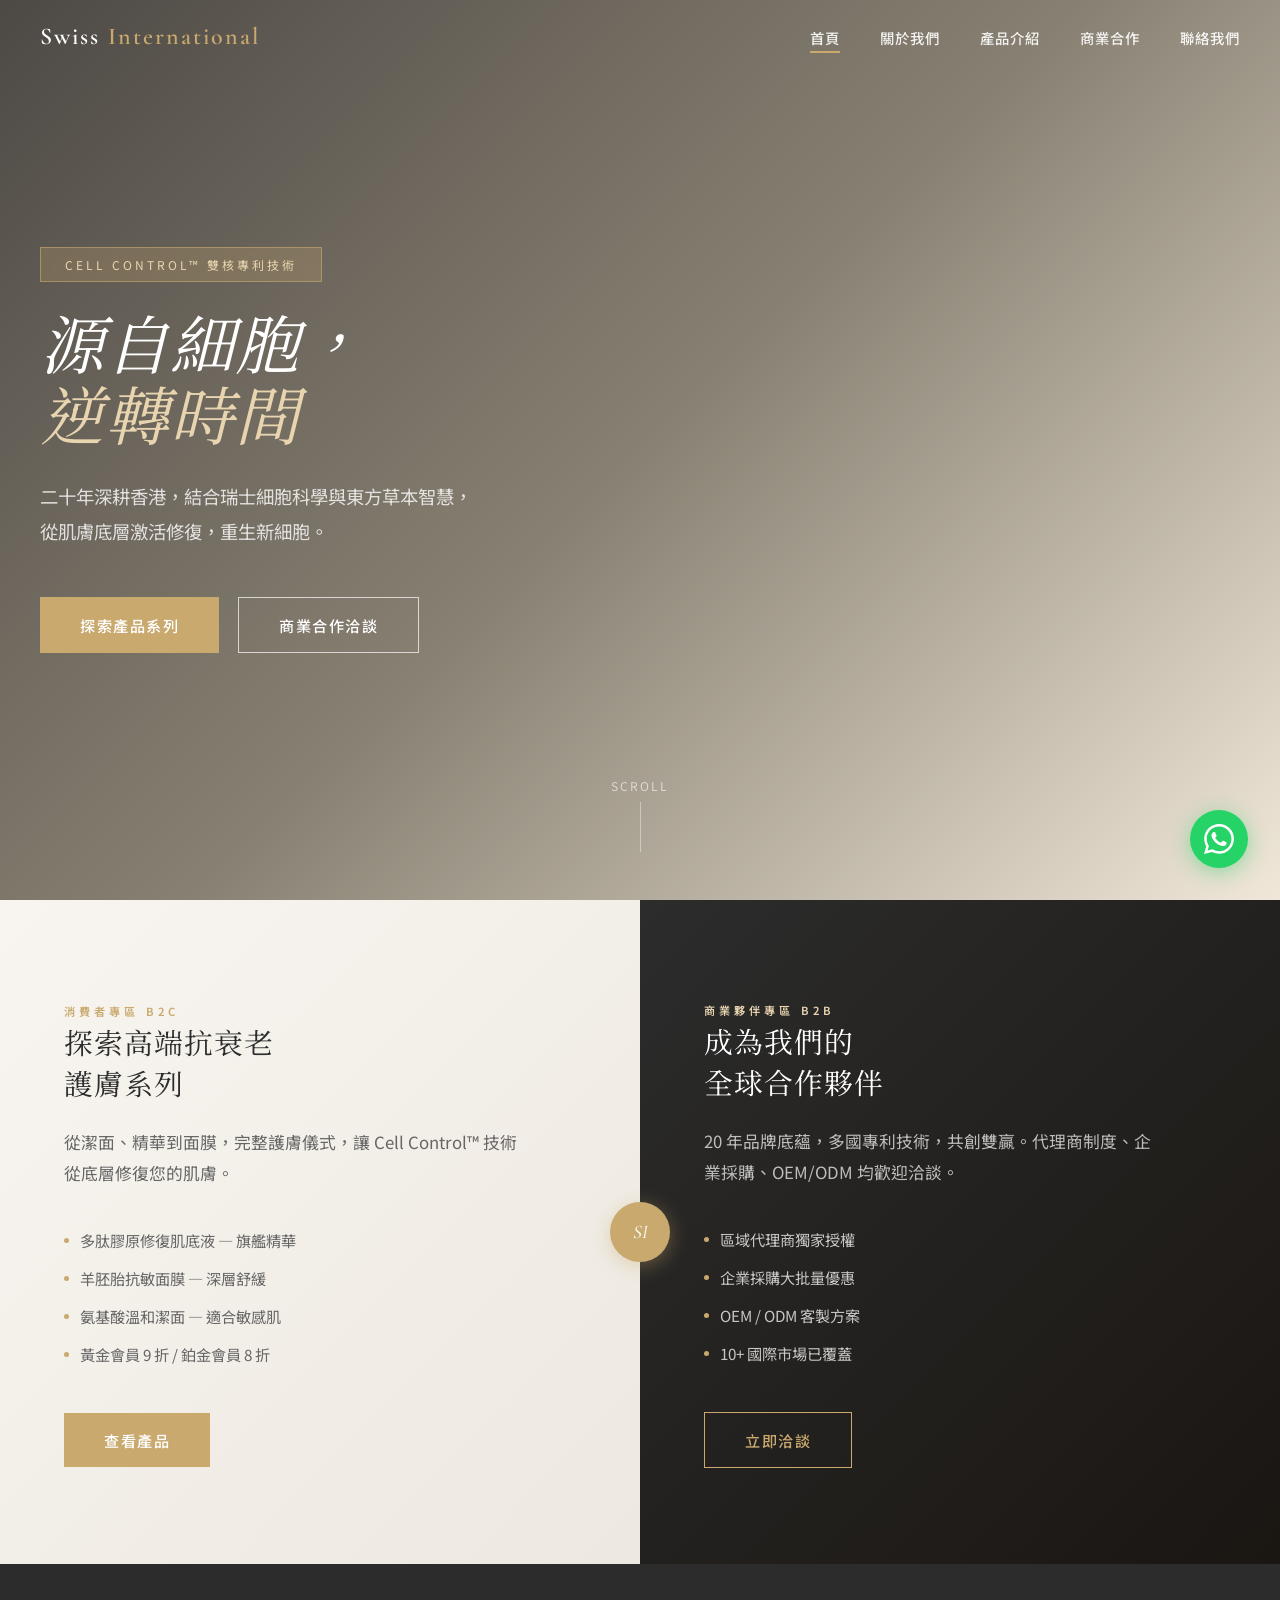
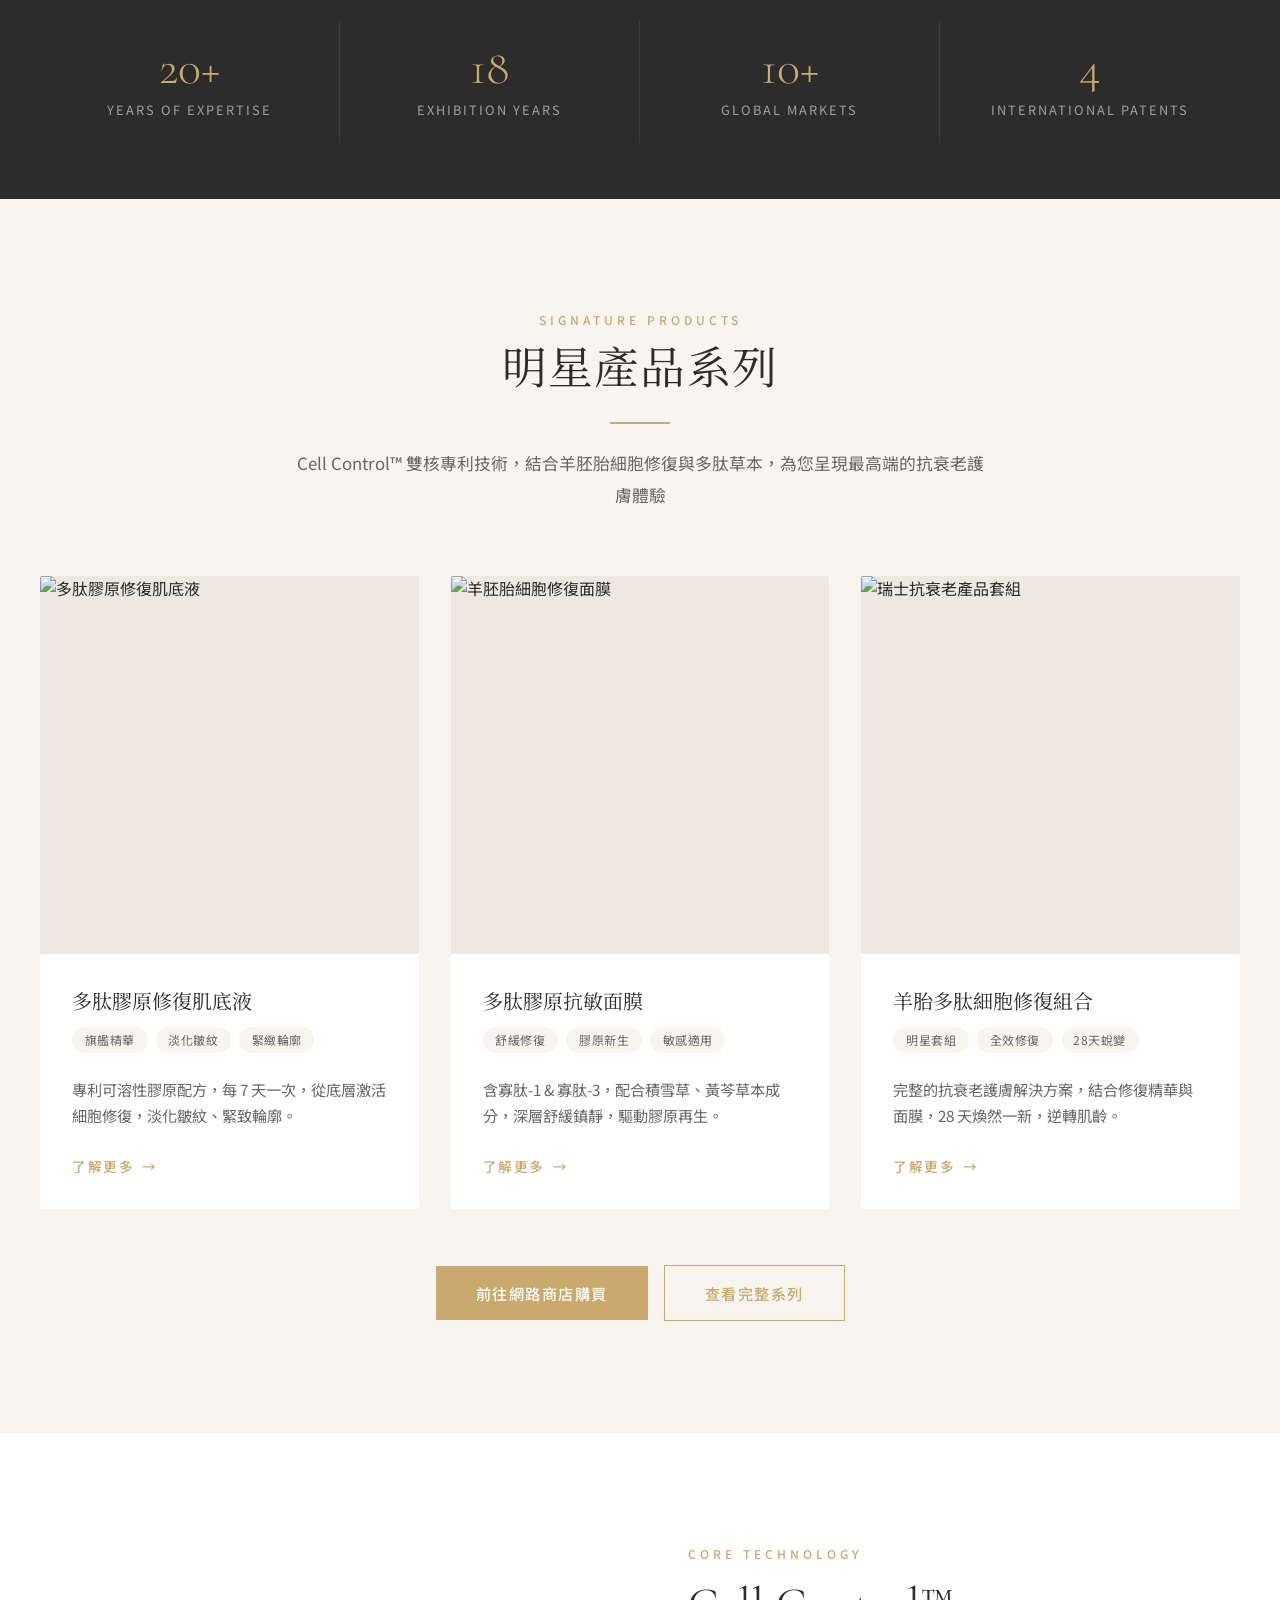
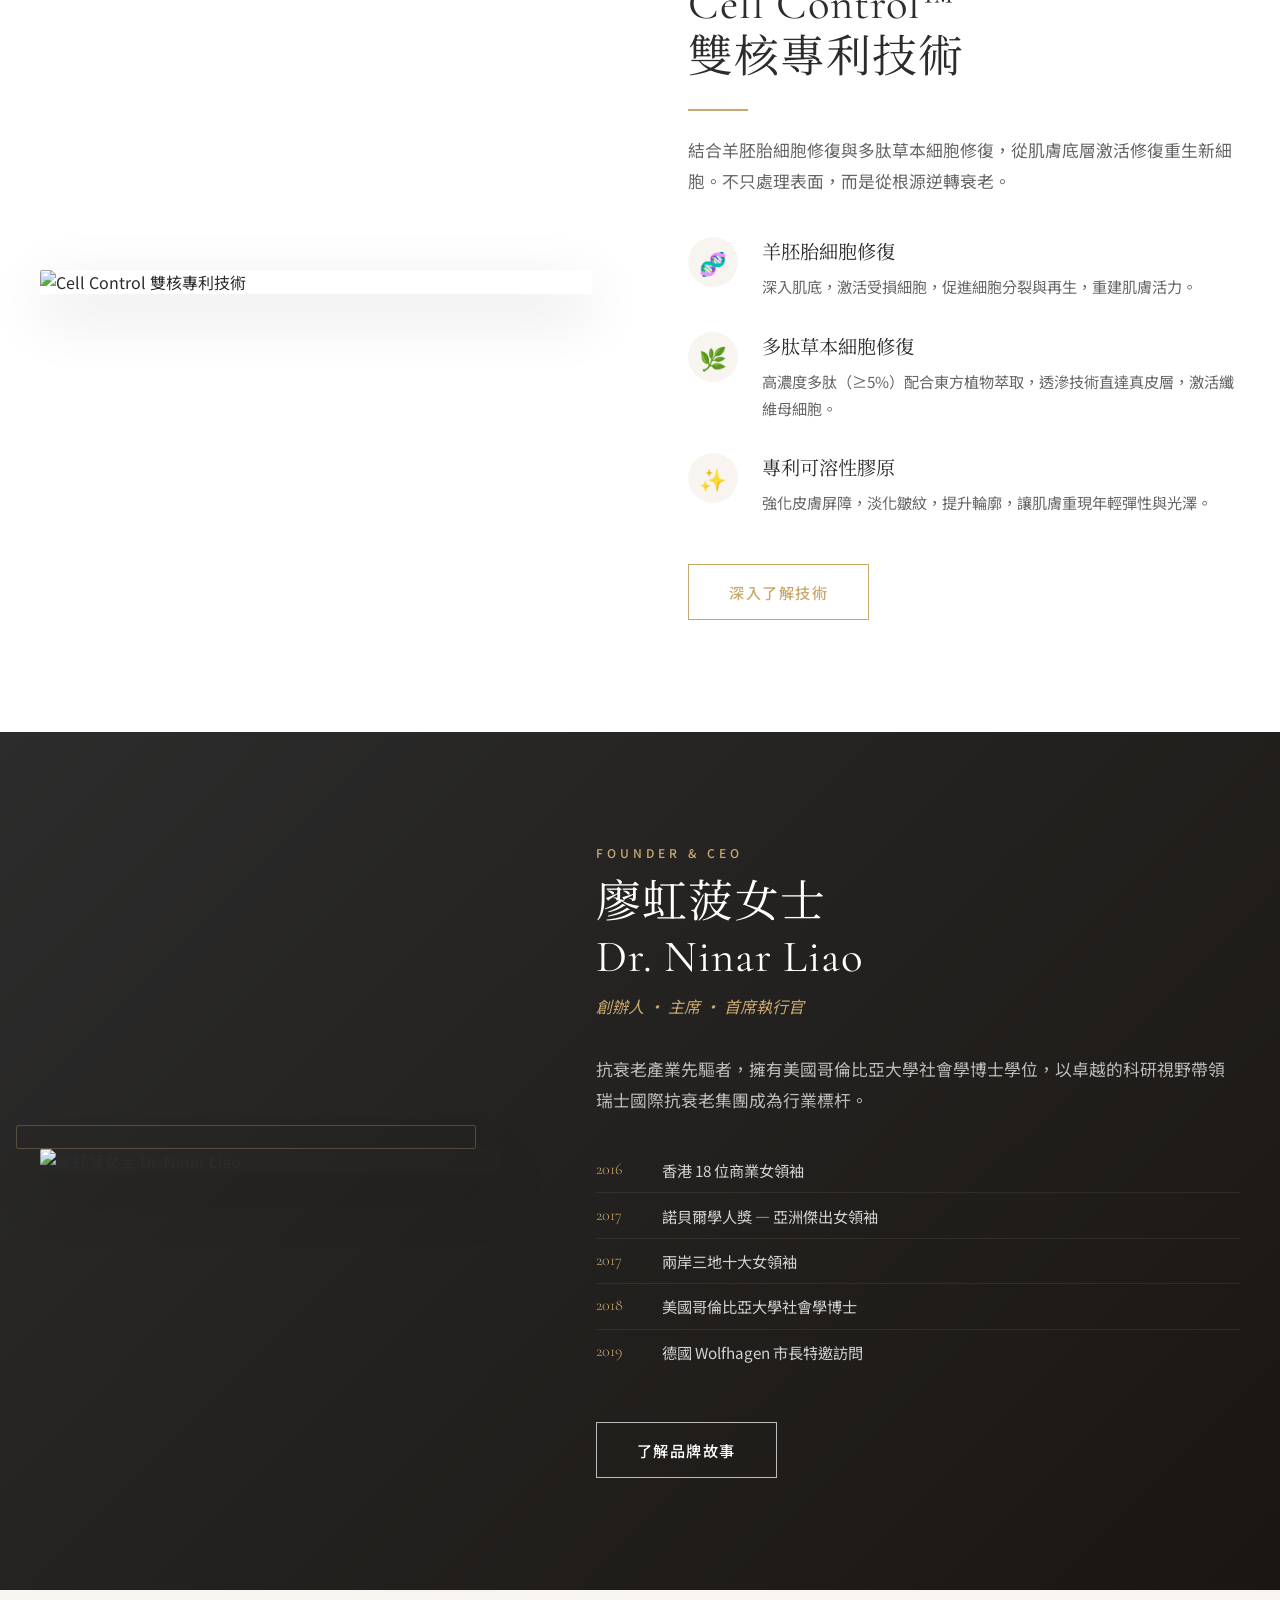
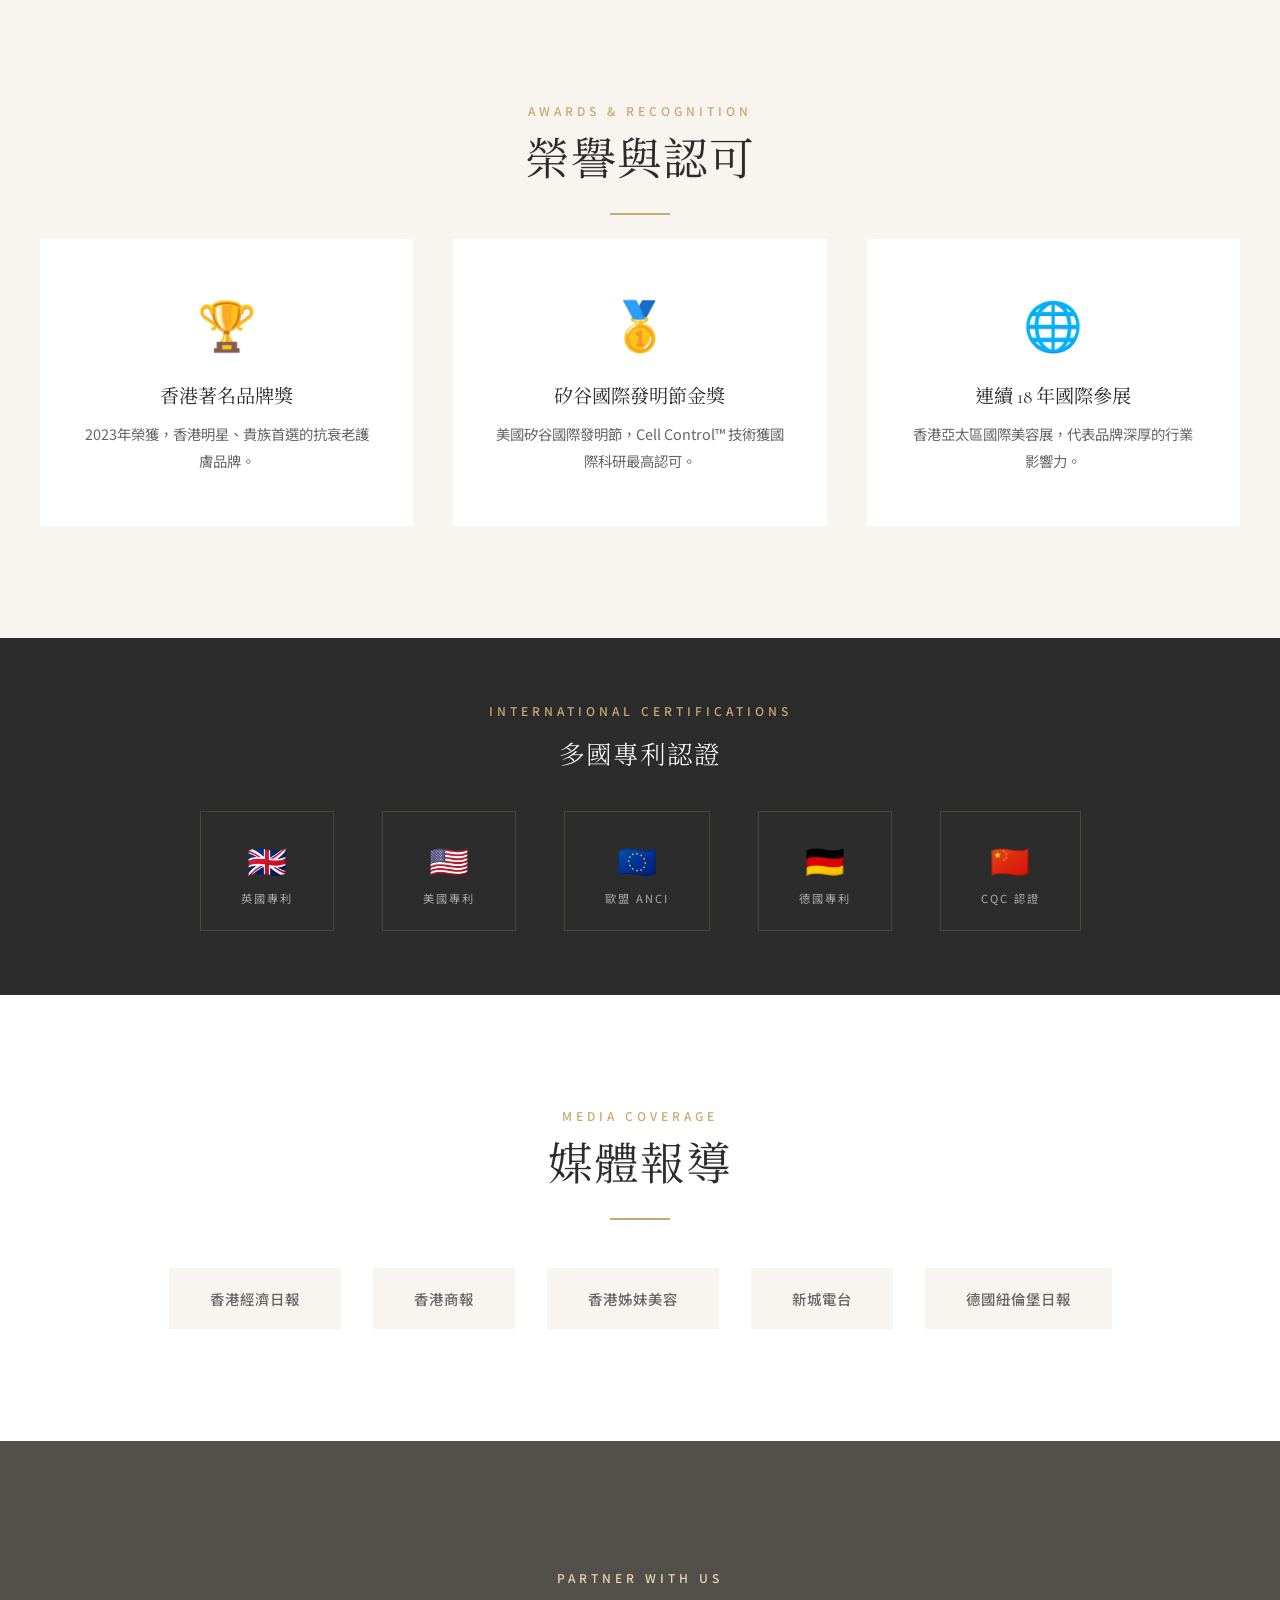
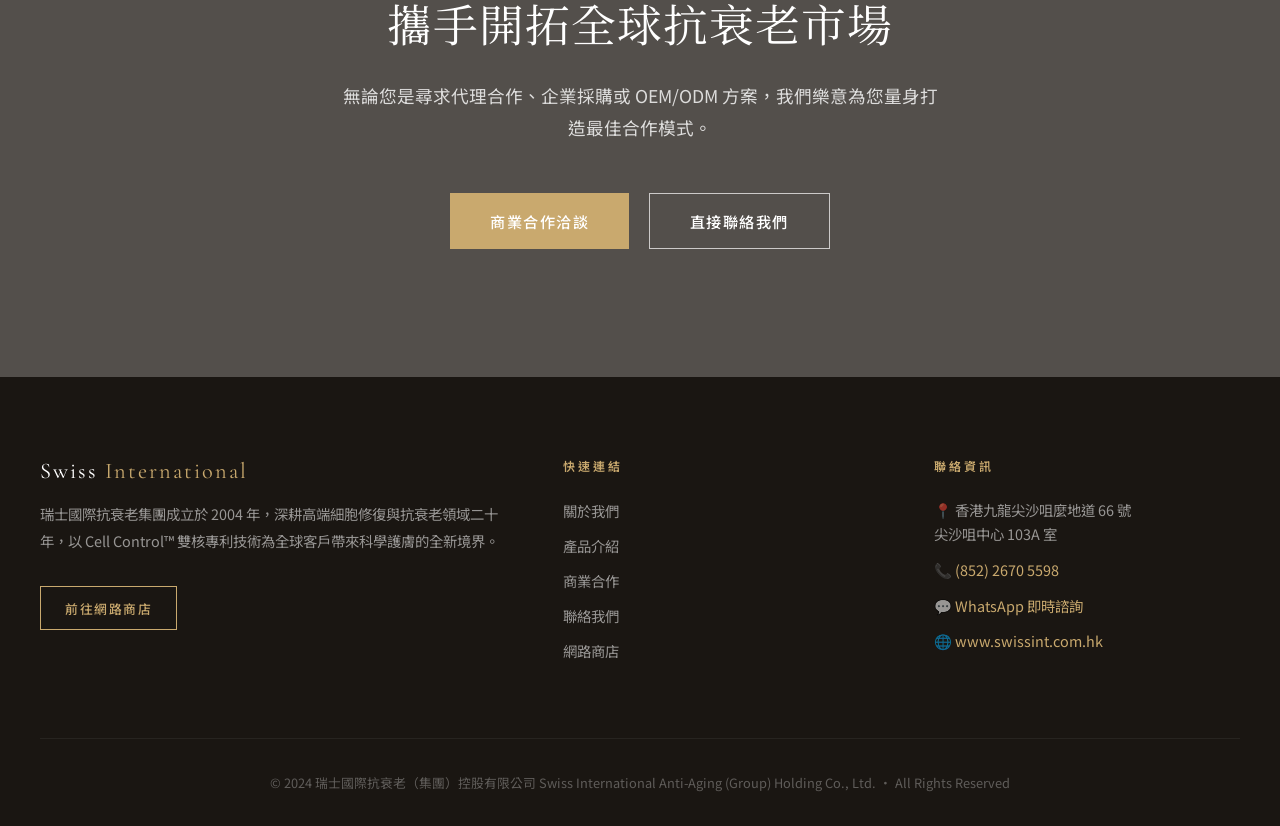
==== index.html @ fb104601 "Add index.html" ====
<!DOCTYPE html>
<html lang="zh-Hant">
<head>
    <meta charset="UTF-8">
    <meta name="viewport" content="width=device-width, initial-scale=1.0">
    <meta name="description" content="瑞士國際抗衰老集團 - 20年細胞抗衰老科研領導品牌，擁有Cell Control雙核專利技術，提供高端抗衰老產品與商業合作。">
    <meta name="keywords" content="抗衰老,細胞修復,多肽,瑞士,香港,Swiss International,IAAG">
    <title>瑞士國際抗衰老集團 | Swiss International Anti-Aging Group</title>

    <!-- Google Fonts -->
    <link rel="preconnect" href="https://fonts.googleapis.com">
    <link rel="preconnect" href="https://fonts.gstatic.com" crossorigin>
    <link href="https://fonts.googleapis.com/css2?family=Cormorant+Garamond:ital,wght@0,300;0,400;0,600;1,300;1,400&family=Noto+Sans+TC:wght@300;400;500;600&family=Noto+Serif+TC:wght@300;400;500&display=swap" rel="stylesheet">

    <style>
        /* ===================== CSS VARIABLES ===================== */
        :root {
            --gold: #C9A96E;
            --gold-dark: #9E7D48;
            --gold-light: #E8D5B0;
            --ivory: #F8F5F0;
            --ivory-dark: #EDE8E0;
            --charcoal: #2C2C2C;
            --charcoal-light: #3A3A3A;
            --gray: #666;
            --gray-light: #999;
            --white: #FFFFFF;
            --font-display: 'Cormorant Garamond', 'Noto Serif TC', serif;
            --font-body: 'Noto Sans TC', sans-serif;
            --transition: all 0.4s cubic-bezier(0.25, 0.8, 0.25, 1);
            --shadow-sm: 0 2px 15px rgba(0,0,0,0.06);
            --shadow-md: 0 8px 40px rgba(0,0,0,0.10);
            --shadow-lg: 0 20px 60px rgba(0,0,0,0.14);
        }

        /* ===================== RESET ===================== */
        *, *::before, *::after { margin: 0; padding: 0; box-sizing: border-box; }
        html { scroll-behavior: smooth; }
        body { font-family: var(--font-body); color: var(--charcoal); background: var(--ivory); overflow-x: hidden; }
        a { text-decoration: none; color: inherit; transition: var(--transition); }
        img { max-width: 100%; height: auto; display: block; }

        /* ===================== TYPOGRAPHY ===================== */
        h1, h2, h3 { font-family: var(--font-display); font-weight: 400; letter-spacing: 1px; }
        h1 { font-size: clamp(2.5rem, 5vw, 4.5rem); line-height: 1.1; }
        h2 { font-size: clamp(1.8rem, 3.5vw, 3rem); line-height: 1.2; }
        h3 { font-size: clamp(1.2rem, 2.5vw, 1.8rem); }
        p { font-size: 1.05rem; color: var(--gray); line-height: 1.85; }

        /* ===================== UTILITIES ===================== */
        .container { max-width: 1320px; margin: 0 auto; padding: 0 2.5rem; }
        .section { padding: 7rem 0; }
        .section--alt { background: var(--white); }
        .text-gold { color: var(--gold); }
        .text-center { text-align: center; }

        .section-label {
            font-size: 0.75rem;
            letter-spacing: 4px;
            text-transform: uppercase;
            color: var(--gold);
            font-weight: 500;
            margin-bottom: 1rem;
            display: block;
        }
        .section-title {
            color: var(--charcoal);
            margin-bottom: 1.5rem;
        }
        .section-title::after {
            content: '';
            display: block;
            width: 60px;
            height: 2px;
            background: var(--gold);
            margin: 1.5rem auto 0;
        }
        .section-title.left::after { margin-left: 0; }
        .section-desc {
            max-width: 700px;
            margin: 0 auto 4rem;
            color: var(--gray);
            line-height: 1.9;
            font-size: 1.05rem;
        }

        /* ===================== BUTTON ===================== */
        .btn {
            display: inline-flex;
            align-items: center;
            gap: 0.6rem;
            padding: 1rem 2.5rem;
            font-size: 0.95rem;
            font-weight: 500;
            letter-spacing: 1.5px;
            text-transform: uppercase;
            cursor: pointer;
            transition: var(--transition);
            border: none;
            font-family: var(--font-body);
        }
        .btn-gold {
            background: var(--gold);
            color: var(--white);
        }
        .btn-gold:hover {
            background: var(--gold-dark);
            transform: translateY(-2px);
            box-shadow: 0 10px 30px rgba(201,169,110,0.35);
        }
        .btn-outline-gold {
            background: transparent;
            color: var(--gold);
            border: 1.5px solid var(--gold);
        }
        .btn-outline-gold:hover {
            background: var(--gold);
            color: var(--white);
            transform: translateY(-2px);
        }
        .btn-outline-white {
            background: transparent;
            color: var(--white);
            border: 1.5px solid rgba(255,255,255,0.7);
        }
        .btn-outline-white:hover {
            background: var(--white);
            color: var(--charcoal);
        }

        /* ===================== HEADER / NAV ===================== */
        .header {
            position: fixed;
            top: 0; left: 0;
            width: 100%;
            z-index: 1000;
            transition: var(--transition);
        }
        .header.transparent .nav-inner {
            background: transparent;
            box-shadow: none;
        }
        .header.solid .nav-inner {
            background: rgba(255,255,255,0.97);
            backdrop-filter: blur(12px);
            box-shadow: 0 1px 0 rgba(0,0,0,0.06);
        }
        .nav-inner {
            display: flex;
            align-items: center;
            justify-content: space-between;
            padding: 1.4rem 2.5rem;
            transition: var(--transition);
        }
        .logo {
            font-family: var(--font-display);
            font-size: 1.5rem;
            font-weight: 600;
            letter-spacing: 2px;
            color: var(--charcoal);
            transition: var(--transition);
        }
        .header.transparent .logo { color: var(--white); }
        .logo span { color: var(--gold); }
        .nav-links {
            display: flex;
            list-style: none;
            gap: 2.5rem;
        }
        .nav-links a {
            font-size: 0.9rem;
            letter-spacing: 1px;
            font-weight: 500;
            color: var(--charcoal);
            position: relative;
            padding: 0.3rem 0;
        }
        .header.transparent .nav-links a { color: rgba(255,255,255,0.9); }
        .nav-links a::after {
            content: '';
            position: absolute;
            bottom: 0; left: 0;
            width: 0; height: 1.5px;
            background: var(--gold);
            transition: var(--transition);
        }
        .nav-links a:hover::after, .nav-links a.active::after { width: 100%; }
        .nav-links a:hover { color: var(--gold); }
        .header.transparent .nav-links a:hover { color: var(--gold-light); }

        .menu-toggle {
            display: none;
            flex-direction: column;
            gap: 5px;
            cursor: pointer;
            background: none;
            border: none;
            padding: 4px;
        }
        .menu-toggle span {
            width: 26px; height: 2px;
            background: var(--charcoal);
            border-radius: 2px;
            transition: var(--transition);
        }
        .header.transparent .menu-toggle span { background: var(--white); }

        /* ===================== HERO ===================== */
        .hero {
            position: relative;
            height: 100vh;
            min-height: 700px;
            display: flex;
            align-items: center;
            overflow: hidden;
        }
        .hero-bg {
            position: absolute;
            inset: 0;
            background: url('images/product-set.jpg') center/cover no-repeat;
            transform: scale(1.05);
            transition: transform 8s ease;
        }
        .hero.loaded .hero-bg { transform: scale(1); }
        .hero-overlay {
            position: absolute;
            inset: 0;
            background: linear-gradient(
                135deg,
                rgba(28,24,20,0.78) 0%,
                rgba(44,32,10,0.55) 50%,
                rgba(201,169,110,0.18) 100%
            );
        }
        .hero-content {
            position: relative;
            z-index: 2;
            max-width: 1320px;
            margin: 0 auto;
            padding: 0 2.5rem;
            width: 100%;
        }
        .hero-badge {
            display: inline-block;
            padding: 0.5rem 1.5rem;
            background: rgba(201,169,110,0.25);
            border: 1px solid rgba(201,169,110,0.6);
            color: var(--gold-light);
            font-size: 0.75rem;
            letter-spacing: 3px;
            text-transform: uppercase;
            margin-bottom: 2rem;
            backdrop-filter: blur(4px);
        }
        .hero h1 {
            color: var(--white);
            margin-bottom: 1.5rem;
            max-width: 680px;
            font-style: italic;
        }
        .hero h1 em {
            color: var(--gold-light);
            font-style: italic;
        }
        .hero-sub {
            color: rgba(255,255,255,0.8);
            font-size: 1.15rem;
            max-width: 520px;
            margin-bottom: 3rem;
            line-height: 1.9;
        }
        .hero-buttons {
            display: flex;
            gap: 1.2rem;
            flex-wrap: wrap;
        }
        .hero-scroll {
            position: absolute;
            bottom: 3rem;
            left: 50%;
            transform: translateX(-50%);
            display: flex;
            flex-direction: column;
            align-items: center;
            gap: 0.5rem;
            color: rgba(255,255,255,0.6);
            font-size: 0.75rem;
            letter-spacing: 2px;
            text-transform: uppercase;
            z-index: 2;
            animation: bounce 2s infinite;
        }
        .hero-scroll::after {
            content: '';
            width: 1px;
            height: 50px;
            background: rgba(255,255,255,0.4);
        }
        @keyframes bounce {
            0%, 100% { transform: translateX(-50%) translateY(0); }
            50% { transform: translateX(-50%) translateY(-8px); }
        }

        /* ===================== SPLIT ACCESS ===================== */
        .split-access {
            display: grid;
            grid-template-columns: 1fr 1fr;
        }
        .split-panel {
            position: relative;
            padding: 6rem 4rem;
            min-height: 500px;
            display: flex;
            flex-direction: column;
            justify-content: center;
            overflow: hidden;
        }
        .split-panel::before {
            content: '';
            position: absolute;
            inset: 0;
            transition: var(--transition);
        }
        .split-panel.b2c::before {
            background: linear-gradient(135deg, var(--ivory) 0%, var(--ivory-dark) 100%);
        }
        .split-panel.b2b::before {
            background: linear-gradient(135deg, var(--charcoal) 0%, #1a1612 100%);
        }
        .split-panel:hover::before { opacity: 0.9; }
        .split-panel-content { position: relative; z-index: 1; max-width: 460px; }
        .split-panel .panel-label {
            font-size: 0.7rem;
            letter-spacing: 4px;
            text-transform: uppercase;
            margin-bottom: 1rem;
            font-weight: 600;
        }
        .split-panel.b2c .panel-label { color: var(--gold); }
        .split-panel.b2b .panel-label { color: var(--gold-light); }
        .split-panel h3 {
            margin-bottom: 1.5rem;
        }
        .split-panel.b2c h3 { color: var(--charcoal); }
        .split-panel.b2b h3 { color: var(--white); }
        .split-panel p { margin-bottom: 2rem; }
        .split-panel.b2c p { color: var(--gray); }
        .split-panel.b2b p { color: rgba(255,255,255,0.7); }
        .split-panel-benefits {
            list-style: none;
            margin-bottom: 2.5rem;
        }
        .split-panel-benefits li {
            padding: 0.5rem 0;
            font-size: 0.95rem;
            display: flex;
            align-items: center;
            gap: 0.7rem;
        }
        .split-panel.b2c .split-panel-benefits li { color: var(--gray); }
        .split-panel.b2b .split-panel-benefits li { color: rgba(255,255,255,0.75); }
        .split-panel-benefits li::before {
            content: '';
            width: 5px; height: 5px;
            border-radius: 50%;
            background: var(--gold);
            flex-shrink: 0;
        }
        .split-divider {
            position: absolute;
            left: 50%;
            top: 50%;
            transform: translate(-50%,-50%);
            width: 60px; height: 60px;
            background: var(--gold);
            border-radius: 50%;
            display: flex;
            align-items: center;
            justify-content: center;
            z-index: 10;
            font-size: 1.2rem;
            color: var(--white);
            font-family: var(--font-display);
            font-style: italic;
            box-shadow: 0 4px 20px rgba(201,169,110,0.4);
        }

        /* ===================== STATS ===================== */
        .stats-bar {
            background: var(--charcoal);
            padding: 3.5rem 0;
        }
        .stats-grid {
            display: grid;
            grid-template-columns: repeat(4, 1fr);
            gap: 0;
            text-align: center;
        }
        .stat-item {
            padding: 1.5rem 2rem;
            border-right: 1px solid rgba(255,255,255,0.08);
        }
        .stat-item:last-child { border-right: none; }
        .stat-number {
            font-family: var(--font-display);
            font-size: 3rem;
            color: var(--gold);
            font-weight: 300;
            line-height: 1;
            margin-bottom: 0.5rem;
        }
        .stat-label {
            font-size: 0.8rem;
            letter-spacing: 2px;
            text-transform: uppercase;
            color: rgba(255,255,255,0.55);
        }

        /* ===================== PRODUCTS PREVIEW ===================== */
        .products-preview { background: var(--ivory); }
        .products-grid {
            display: grid;
            grid-template-columns: repeat(3, 1fr);
            gap: 2rem;
        }
        .product-card {
            background: var(--white);
            border-radius: 2px;
            overflow: hidden;
            transition: var(--transition);
            position: relative;
        }
        .product-card:hover {
            transform: translateY(-8px);
            box-shadow: var(--shadow-lg);
        }
        .product-card-image {
            aspect-ratio: 1/1;
            overflow: hidden;
            background: var(--ivory-dark);
        }
        .product-card-image img {
            width: 100%;
            height: 100%;
            object-fit: cover;
            transition: transform 0.6s ease;
        }
        .product-card:hover .product-card-image img { transform: scale(1.08); }
        .product-card-body {
            padding: 2rem;
        }
        .product-card-body h4 {
            font-family: var(--font-display);
            font-size: 1.25rem;
            color: var(--charcoal);
            margin-bottom: 0.7rem;
            font-weight: 400;
        }
        .product-card-body p {
            font-size: 0.95rem;
            margin-bottom: 1.5rem;
            line-height: 1.7;
        }
        .product-tags {
            display: flex;
            flex-wrap: wrap;
            gap: 0.5rem;
            margin-bottom: 1.5rem;
        }
        .product-tag {
            padding: 0.3rem 0.8rem;
            background: var(--ivory);
            color: var(--gray);
            font-size: 0.75rem;
            letter-spacing: 0.5px;
            border-radius: 20px;
        }
        .product-link {
            font-size: 0.85rem;
            letter-spacing: 1.5px;
            text-transform: uppercase;
            color: var(--gold);
            font-weight: 500;
            display: inline-flex;
            align-items: center;
            gap: 0.5rem;
        }
        .product-link:hover { gap: 0.9rem; color: var(--gold-dark); }
        .product-link::after { content: '→'; }

        /* ===================== TECH SECTION ===================== */
        .tech-section { background: var(--white); }
        .tech-layout {
            display: grid;
            grid-template-columns: 1fr 1fr;
            gap: 6rem;
            align-items: center;
        }
        .tech-image {
            border-radius: 2px;
            overflow: hidden;
            box-shadow: var(--shadow-lg);
            position: relative;
        }
        .tech-image img {
            width: 100%;
            height: 100%;
            object-fit: cover;
        }
        .tech-image-badge {
            position: absolute;
            bottom: 2rem;
            right: 2rem;
            background: var(--gold);
            color: var(--white);
            padding: 1rem 1.5rem;
            font-size: 0.75rem;
            letter-spacing: 2px;
            text-transform: uppercase;
            font-weight: 600;
        }
        .tech-items {
            display: flex;
            flex-direction: column;
            gap: 2rem;
        }
        .tech-item {
            display: flex;
            gap: 1.5rem;
            align-items: flex-start;
        }
        .tech-item-icon {
            width: 50px; height: 50px;
            min-width: 50px;
            background: var(--ivory);
            border-radius: 50%;
            display: flex;
            align-items: center;
            justify-content: center;
            font-size: 1.4rem;
        }
        .tech-item-content h4 {
            font-family: var(--font-display);
            font-size: 1.2rem;
            color: var(--charcoal);
            margin-bottom: 0.5rem;
            font-weight: 400;
        }
        .tech-item-content p {
            font-size: 0.95rem;
            line-height: 1.75;
        }

        /* ===================== FOUNDER SPOTLIGHT ===================== */
        .founder-section {
            background: linear-gradient(135deg, var(--charcoal) 0%, #1a1612 100%);
            padding: 7rem 0;
        }
        .founder-layout {
            display: grid;
            grid-template-columns: 1fr 1.4fr;
            gap: 6rem;
            align-items: center;
        }
        .founder-image-wrap {
            position: relative;
        }
        .founder-image {
            border-radius: 2px;
            overflow: hidden;
            box-shadow: var(--shadow-lg);
        }
        .founder-image img {
            width: 100%;
            height: 100%;
            object-fit: cover;
        }
        .founder-image-frame {
            position: absolute;
            top: -1.5rem; left: -1.5rem;
            right: 1.5rem; bottom: 1.5rem;
            border: 1px solid rgba(201,169,110,0.3);
            border-radius: 2px;
            pointer-events: none;
        }
        .founder-content .section-label { color: var(--gold); }
        .founder-content h2 {
            color: var(--white);
            margin-bottom: 0.5rem;
        }
        .founder-content .founder-title {
            color: var(--gold);
            font-size: 1rem;
            margin-bottom: 2rem;
            font-style: italic;
        }
        .founder-content p { color: rgba(255,255,255,0.7); margin-bottom: 1.5rem; }
        .founder-honors {
            list-style: none;
            margin: 2rem 0;
        }
        .founder-honors li {
            display: flex;
            align-items: flex-start;
            gap: 1rem;
            padding: 0.7rem 0;
            border-bottom: 1px solid rgba(255,255,255,0.07);
            color: rgba(255,255,255,0.8);
            font-size: 0.95rem;
        }
        .founder-honors li:last-child { border-bottom: none; }
        .founder-honors li .year {
            color: var(--gold);
            font-family: var(--font-display);
            font-size: 1rem;
            min-width: 50px;
            font-weight: 300;
        }

        /* ===================== AWARDS ===================== */
        .awards-section { background: var(--ivory); }
        .awards-grid {
            display: grid;
            grid-template-columns: repeat(3, 1fr);
            gap: 2.5rem;
        }
        .award-card {
            background: var(--white);
            padding: 3rem 2.5rem;
            text-align: center;
            transition: var(--transition);
            border-bottom: 3px solid transparent;
        }
        .award-card:hover {
            border-bottom-color: var(--gold);
            transform: translateY(-5px);
            box-shadow: var(--shadow-md);
        }
        .award-icon { font-size: 3rem; margin-bottom: 1.5rem; }
        .award-card h4 {
            font-family: var(--font-display);
            font-size: 1.2rem;
            color: var(--charcoal);
            margin-bottom: 0.8rem;
            font-weight: 400;
        }
        .award-card p { font-size: 0.9rem; }

        /* ===================== CERTIFICATIONS ===================== */
        .cert-bar {
            background: var(--charcoal);
            padding: 4rem 0;
        }
        .cert-grid {
            display: flex;
            justify-content: center;
            align-items: center;
            gap: 3rem;
            flex-wrap: wrap;
        }
        .cert-item {
            text-align: center;
            padding: 1.5rem 2.5rem;
            border: 1px solid rgba(201,169,110,0.2);
            min-width: 130px;
            transition: var(--transition);
        }
        .cert-item:hover { border-color: var(--gold); }
        .cert-flag { font-size: 2rem; margin-bottom: 0.5rem; }
        .cert-label {
            font-size: 0.7rem;
            letter-spacing: 2px;
            text-transform: uppercase;
            color: rgba(255,255,255,0.6);
        }

        /* ===================== MEDIA ===================== */
        .media-section { background: var(--white); }
        .media-logos {
            display: flex;
            justify-content: center;
            flex-wrap: wrap;
            gap: 2rem;
        }
        .media-logo {
            padding: 1.2rem 2.5rem;
            background: var(--ivory);
            color: var(--gray);
            font-size: 0.9rem;
            font-weight: 500;
            letter-spacing: 1px;
            transition: var(--transition);
            border: 1px solid transparent;
        }
        .media-logo:hover {
            border-color: var(--gold);
            color: var(--gold);
            background: var(--white);
        }

        /* ===================== CTA ===================== */
        .cta-section {
            background: url('images/product-poster.jpg') center/cover no-repeat;
            position: relative;
            padding: 8rem 0;
            text-align: center;
        }
        .cta-section::before {
            content: '';
            position: absolute;
            inset: 0;
            background: rgba(28,24,20,0.75);
        }
        .cta-section .container { position: relative; z-index: 1; }
        .cta-section h2 { color: var(--white); margin-bottom: 1.5rem; }
        .cta-section p { color: rgba(255,255,255,0.8); max-width: 600px; margin: 0 auto 3rem; font-size: 1.1rem; }
        .cta-buttons { display: flex; gap: 1.2rem; justify-content: center; flex-wrap: wrap; }

        /* ===================== FOOTER ===================== */
        .footer {
            background: #1a1612;
            padding: 5rem 0 2rem;
        }
        .footer-grid {
            display: grid;
            grid-template-columns: 1.5fr 1fr 1fr;
            gap: 4rem;
            margin-bottom: 4rem;
        }
        .footer-logo {
            font-family: var(--font-display);
            font-size: 1.4rem;
            color: var(--white);
            margin-bottom: 1rem;
            letter-spacing: 2px;
        }
        .footer-logo span { color: var(--gold); }
        .footer-about p {
            color: rgba(255,255,255,0.55);
            font-size: 0.9rem;
            line-height: 1.9;
            margin-bottom: 2rem;
        }
        .footer h5 {
            font-size: 0.75rem;
            letter-spacing: 3px;
            text-transform: uppercase;
            color: var(--gold);
            margin-bottom: 1.5rem;
            font-weight: 600;
        }
        .footer-links { list-style: none; }
        .footer-links li { margin-bottom: 0.7rem; }
        .footer-links a {
            color: rgba(255,255,255,0.55);
            font-size: 0.9rem;
            transition: var(--transition);
        }
        .footer-links a:hover { color: var(--gold); padding-left: 5px; }
        .footer-contact p {
            color: rgba(255,255,255,0.55);
            font-size: 0.9rem;
            margin-bottom: 0.7rem;
            line-height: 1.7;
        }
        .footer-contact a { color: var(--gold); }
        .footer-bottom {
            padding-top: 2rem;
            border-top: 1px solid rgba(255,255,255,0.06);
            text-align: center;
        }
        .footer-bottom p {
            color: rgba(255,255,255,0.3);
            font-size: 0.8rem;
        }

        /* ===================== WHATSAPP ===================== */
        .wa-float {
            position: fixed;
            bottom: 2rem; right: 2rem;
            width: 58px; height: 58px;
            background: #25D366;
            border-radius: 50%;
            display: flex;
            align-items: center;
            justify-content: center;
            box-shadow: 0 4px 20px rgba(37,211,102,0.45);
            z-index: 999;
            transition: var(--transition);
        }
        .wa-float:hover { transform: scale(1.12); box-shadow: 0 6px 28px rgba(37,211,102,0.55); }
        .wa-float svg { width: 30px; height: 30px; fill: white; }

        /* ===================== LOADER ===================== */
        .loader {
            position: fixed;
            inset: 0;
            background: var(--ivory);
            display: flex;
            flex-direction: column;
            align-items: center;
            justify-content: center;
            z-index: 9999;
            transition: opacity 0.6s ease;
        }
        .loader.fade { opacity: 0; pointer-events: none; }
        .loader-logo {
            font-family: var(--font-display);
            font-size: 2rem;
            color: var(--charcoal);
            letter-spacing: 4px;
            margin-bottom: 2rem;
        }
        .loader-logo span { color: var(--gold); }
        .loader-bar {
            width: 120px; height: 2px;
            background: rgba(0,0,0,0.1);
            position: relative;
            overflow: hidden;
        }
        .loader-bar::after {
            content: '';
            position: absolute;
            left: -100%;
            top: 0;
            width: 100%; height: 100%;
            background: var(--gold);
            animation: load 1.2s ease forwards;
        }
        @keyframes load { to { left: 0; } }

        /* ===================== ANIMATIONS ===================== */
        .reveal {
            opacity: 0;
            transform: translateY(30px);
            transition: opacity 0.7s ease, transform 0.7s ease;
        }
        .reveal.visible {
            opacity: 1;
            transform: translateY(0);
        }

        /* ===================== RESPONSIVE ===================== */
        @media (max-width: 1024px) {
            .tech-layout, .founder-layout { grid-template-columns: 1fr; gap: 3rem; }
            .tech-image { max-height: 400px; }
            .founder-image { max-height: 400px; }
            .awards-grid { grid-template-columns: 1fr 1fr; }
            .products-grid { grid-template-columns: 1fr 1fr; }
            .footer-grid { grid-template-columns: 1fr 1fr; gap: 3rem; }
        }
        @media (max-width: 768px) {
            .container { padding: 0 1.5rem; }
            .section { padding: 5rem 0; }
            .nav-inner { padding: 1.2rem 1.5rem; }
            .nav-links { display: none; flex-direction: column; position: fixed; top: 0; right: -100%; width: 280px; height: 100vh; background: var(--white); padding: 5rem 2.5rem 2rem; box-shadow: -5px 0 30px rgba(0,0,0,0.12); transition: right 0.4s ease; gap: 0; }
            .nav-links.open { right: 0; display: flex; }
            .nav-links a { color: var(--charcoal); padding: 1rem 0; border-bottom: 1px solid var(--ivory-dark); }
            .menu-toggle { display: flex; }
            .split-access { grid-template-columns: 1fr; }
            .split-panel { padding: 4rem 2rem; }
            .stats-grid { grid-template-columns: 1fr 1fr; }
            .stat-item { border-bottom: 1px solid rgba(255,255,255,0.06); }
            .products-grid { grid-template-columns: 1fr; }
            .awards-grid { grid-template-columns: 1fr; }
            .hero-buttons { flex-direction: column; }
            .footer-grid { grid-template-columns: 1fr; gap: 2.5rem; }
            .cert-grid { gap: 1rem; }
            .cert-item { padding: 1rem 1.5rem; min-width: 100px; }
        }
    </style>
</head>
<body>

    <!-- Loader -->
    <div class="loader" id="loader">
        <div class="loader-logo">Swiss <span>International</span></div>
        <div class="loader-bar"></div>
    </div>

    <!-- WhatsApp Float -->
    <a href="https://wa.me/85226705598" target="_blank" class="wa-float" aria-label="WhatsApp">
        <svg viewBox="0 0 24 24"><path d="M17.472 14.382c-.297-.149-1.758-.867-2.03-.967-.273-.099-.471-.148-.67.15-.197.297-.767.966-.94 1.164-.173.199-.347.223-.644.075-.297-.15-1.255-.463-2.39-1.475-.883-.788-1.48-1.761-1.653-2.059-.173-.297-.018-.458.13-.606.134-.133.298-.347.446-.52.149-.174.198-.298.298-.497.099-.198.05-.371-.025-.52-.075-.149-.669-1.612-.916-2.207-.242-.579-.487-.5-.669-.51-.173-.008-.371-.01-.57-.01-.198 0-.52.074-.792.372-.272.297-1.04 1.016-1.04 2.479 0 1.462 1.065 2.875 1.213 3.074.149.198 2.096 3.2 5.077 4.487.709.306 1.262.489 1.694.625.712.227 1.36.195 1.871.118.571-.085 1.758-.719 2.006-1.413.248-.694.248-1.289.173-1.413-.074-.124-.272-.198-.57-.347m-5.421 7.403h-.004a9.87 9.87 0 01-5.031-1.378l-.361-.214-3.741.982.998-3.648-.235-.374a9.86 9.86 0 01-1.51-5.26c.001-5.45 4.436-9.884 9.888-9.884 2.64 0 5.122 1.03 6.988 2.898a9.825 9.825 0 012.893 6.994c-.003 5.45-4.437 9.884-9.885 9.884m8.413-18.297A11.815 11.815 0 0012.05 0C5.495 0 .16 5.335.157 11.892c0 2.096.547 4.142 1.588 5.945L.057 24l6.305-1.654a11.882 11.882 0 005.683 1.448h.005c6.554 0 11.890-5.335 11.893-11.893a11.821 11.821 0 00-3.48-8.413Z"/></svg>
    </a>

    <!-- Header -->
    <header class="header transparent" id="header">
        <div class="nav-inner">
            <a href="index.html" class="logo">Swiss <span>International</span></a>
            <ul class="nav-links" id="navLinks">
                <li><a href="index.html" class="active">首頁</a></li>
                <li><a href="about.html">關於我們</a></li>
                <li><a href="products.html">產品介紹</a></li>
                <li><a href="partnership.html">商業合作</a></li>
                <li><a href="contact.html">聯絡我們</a></li>
            </ul>
            <button class="menu-toggle" id="menuToggle" aria-label="選單">
                <span></span><span></span><span></span>
            </button>
        </div>
    </header>

    <!-- Hero -->
    <section class="hero" id="hero">
        <div class="hero-bg"></div>
        <div class="hero-overlay"></div>
        <div class="hero-content">
            <div class="hero-badge">Cell Control™ 雙核專利技術</div>
            <h1>源自細胞，<br><em>逆轉時間</em></h1>
            <p class="hero-sub">
                二十年深耕香港，結合瑞士細胞科學與東方草本智慧，<br>
                從肌膚底層激活修復，重生新細胞。
            </p>
            <div class="hero-buttons">
                <a href="products.html" class="btn btn-gold">探索產品系列</a>
                <a href="partnership.html" class="btn btn-outline-white">商業合作洽談</a>
            </div>
        </div>
        <div class="hero-scroll">Scroll</div>
    </section>

    <!-- Split Access -->
    <div class="split-access reveal">
        <div class="split-panel b2c">
            <div class="split-panel-content">
                <span class="panel-label">消費者專區 B2C</span>
                <h3>探索高端抗衰老<br>護膚系列</h3>
                <p>從潔面、精華到面膜，完整護膚儀式，讓 Cell Control™ 技術從底層修復您的肌膚。</p>
                <ul class="split-panel-benefits">
                    <li>多肽膠原修復肌底液 — 旗艦精華</li>
                    <li>羊胚胎抗敏面膜 — 深層舒緩</li>
                    <li>氨基酸溫和潔面 — 適合敏感肌</li>
                    <li>黃金會員 9 折 / 鉑金會員 8 折</li>
                </ul>
                <a href="products.html" class="btn btn-gold">查看產品</a>
            </div>
        </div>
        <div class="split-panel b2b">
            <div class="split-panel-content">
                <span class="panel-label">商業夥伴專區 B2B</span>
                <h3 style="color:#fff;">成為我們的<br>全球合作夥伴</h3>
                <p style="color:rgba(255,255,255,0.7);">20 年品牌底蘊，多國專利技術，共創雙贏。代理商制度、企業採購、OEM/ODM 均歡迎洽談。</p>
                <ul class="split-panel-benefits">
                    <li>區域代理商獨家授權</li>
                    <li>企業採購大批量優惠</li>
                    <li>OEM / ODM 客製方案</li>
                    <li>10+ 國際市場已覆蓋</li>
                </ul>
                <a href="partnership.html" class="btn btn-outline-gold">立即洽談</a>
            </div>
        </div>
        <div class="split-divider">SI</div>
    </div>

    <!-- Stats Bar -->
    <div class="stats-bar">
        <div class="container">
            <div class="stats-grid">
                <div class="stat-item reveal">
                    <div class="stat-number">20+</div>
                    <div class="stat-label">Years of Expertise</div>
                </div>
                <div class="stat-item reveal">
                    <div class="stat-number">18</div>
                    <div class="stat-label">Exhibition Years</div>
                </div>
                <div class="stat-item reveal">
                    <div class="stat-number">10+</div>
                    <div class="stat-label">Global Markets</div>
                </div>
                <div class="stat-item reveal">
                    <div class="stat-number">4</div>
                    <div class="stat-label">International Patents</div>
                </div>
            </div>
        </div>
    </div>

    <!-- Products Preview -->
    <section class="section products-preview">
        <div class="container">
            <div class="text-center">
                <span class="section-label">Signature Products</span>
                <h2 class="section-title">明星產品系列</h2>
                <p class="section-desc">Cell Control™ 雙核專利技術，結合羊胚胎細胞修復與多肽草本，為您呈現最高端的抗衰老護膚體驗</p>
            </div>
            <div class="products-grid">
                <article class="product-card reveal">
                    <div class="product-card-image">
                        <img src="images/product-serum.jpg" alt="多肽膠原修復肌底液">
                    </div>
                    <div class="product-card-body">
                        <h4>多肽膠原修復肌底液</h4>
                        <div class="product-tags">
                            <span class="product-tag">旗艦精華</span>
                            <span class="product-tag">淡化皺紋</span>
                            <span class="product-tag">緊緻輪廓</span>
                        </div>
                        <p>專利可溶性膠原配方，每 7 天一次，從底層激活細胞修復，淡化皺紋、緊致輪廓。</p>
                        <a href="products.html#product1" class="product-link">了解更多</a>
                    </div>
                </article>
                <article class="product-card reveal">
                    <div class="product-card-image">
                        <img src="images/product-mask.jpg" alt="羊胚胎細胞修復面膜">
                    </div>
                    <div class="product-card-body">
                        <h4>多肽膠原抗敏面膜</h4>
                        <div class="product-tags">
                            <span class="product-tag">舒緩修復</span>
                            <span class="product-tag">膠原新生</span>
                            <span class="product-tag">敏感適用</span>
                        </div>
                        <p>含寡肽-1 & 寡肽-3，配合積雪草、黃芩草本成分，深層舒緩鎮靜，驅動膠原再生。</p>
                        <a href="products.html#product2" class="product-link">了解更多</a>
                    </div>
                </article>
                <article class="product-card reveal">
                    <div class="product-card-image">
                        <img src="images/product-set.jpg" alt="瑞士抗衰老產品套組">
                    </div>
                    <div class="product-card-body">
                        <h4>羊胎多肽細胞修復組合</h4>
                        <div class="product-tags">
                            <span class="product-tag">明星套組</span>
                            <span class="product-tag">全效修復</span>
                            <span class="product-tag">28天蛻變</span>
                        </div>
                        <p>完整的抗衰老護膚解決方案，結合修復精華與面膜，28 天煥然一新，逆轉肌齡。</p>
                        <a href="products.html" class="product-link">了解更多</a>
                    </div>
                </article>
            </div>
            <div class="text-center" style="margin-top:3.5rem;">
                <a href="https://swissintig.boutir.com/" target="_blank" class="btn btn-gold">
                    前往網路商店購買
                </a>
                &nbsp;&nbsp;
                <a href="products.html" class="btn btn-outline-gold">查看完整系列</a>
            </div>
        </div>
    </section>

    <!-- Tech Section -->
    <section class="section tech-section section--alt">
        <div class="container">
            <div class="tech-layout">
                <div class="tech-image reveal">
                    <img src="images/product-poster.jpg" alt="Cell Control 雙核專利技術">
                    <div class="tech-image-badge">Cell Control™ Patent</div>
                </div>
                <div class="reveal">
                    <span class="section-label">Core Technology</span>
                    <h2 class="section-title left">Cell Control™<br>雙核專利技術</h2>
                    <p style="margin-bottom:2.5rem;">結合羊胚胎細胞修復與多肽草本細胞修復，從肌膚底層激活修復重生新細胞。不只處理表面，而是從根源逆轉衰老。</p>
                    <div class="tech-items">
                        <div class="tech-item">
                            <div class="tech-item-icon">🧬</div>
                            <div class="tech-item-content">
                                <h4>羊胚胎細胞修復</h4>
                                <p>深入肌底，激活受損細胞，促進細胞分裂與再生，重建肌膚活力。</p>
                            </div>
                        </div>
                        <div class="tech-item">
                            <div class="tech-item-icon">🌿</div>
                            <div class="tech-item-content">
                                <h4>多肽草本細胞修復</h4>
                                <p>高濃度多肽（≥5%）配合東方植物萃取，透滲技術直達真皮層，激活纖維母細胞。</p>
                            </div>
                        </div>
                        <div class="tech-item">
                            <div class="tech-item-icon">✨</div>
                            <div class="tech-item-content">
                                <h4>專利可溶性膠原</h4>
                                <p>強化皮膚屏障，淡化皺紋，提升輪廓，讓肌膚重現年輕彈性與光澤。</p>
                            </div>
                        </div>
                    </div>
                    <div style="margin-top:3rem;">
                        <a href="about.html" class="btn btn-outline-gold">深入了解技術</a>
                    </div>
                </div>
            </div>
        </div>
    </section>

    <!-- Founder Spotlight -->
    <section class="founder-section">
        <div class="container">
            <div class="founder-layout">
                <div class="founder-image-wrap reveal">
                    <div class="founder-image">
                        <img src="images/brand-exhibition.jpg" alt="廖虹菠女士 Dr. Ninar Liao">
                    </div>
                    <div class="founder-image-frame"></div>
                </div>
                <div class="founder-content reveal">
                    <span class="section-label">Founder & CEO</span>
                    <h2>廖虹菠女士<br>Dr. Ninar Liao</h2>
                    <p class="founder-title">創辦人 · 主席 · 首席執行官</p>
                    <p>抗衰老產業先驅者，擁有美國哥倫比亞大學社會學博士學位，以卓越的科研視野帶領瑞士國際抗衰老集團成為行業標杆。</p>
                    <ul class="founder-honors">
                        <li><span class="year">2016</span>香港 18 位商業女領袖</li>
                        <li><span class="year">2017</span>諾貝爾學人獎 — 亞洲傑出女領袖</li>
                        <li><span class="year">2017</span>兩岸三地十大女領袖</li>
                        <li><span class="year">2018</span>美國哥倫比亞大學社會學博士</li>
                        <li><span class="year">2019</span>德國 Wolfhagen 市長特邀訪問</li>
                    </ul>
                    <a href="about.html" class="btn btn-outline-white" style="margin-top:1rem;">了解品牌故事</a>
                </div>
            </div>
        </div>
    </section>

    <!-- Awards -->
    <section class="section awards-section">
        <div class="container">
            <div class="text-center">
                <span class="section-label">Awards & Recognition</span>
                <h2 class="section-title">榮譽與認可</h2>
            </div>
            <div class="awards-grid">
                <div class="award-card reveal">
                    <div class="award-icon">🏆</div>
                    <h4>香港著名品牌獎</h4>
                    <p>2023年榮獲，香港明星、貴族首選的抗衰老護膚品牌。</p>
                </div>
                <div class="award-card reveal">
                    <div class="award-icon">🥇</div>
                    <h4>矽谷國際發明節金獎</h4>
                    <p>美國矽谷國際發明節，Cell Control™ 技術獲國際科研最高認可。</p>
                </div>
                <div class="award-card reveal">
                    <div class="award-icon">🌐</div>
                    <h4>連續 18 年國際參展</h4>
                    <p>香港亞太區國際美容展，代表品牌深厚的行業影響力。</p>
                </div>
            </div>
        </div>
    </section>

    <!-- Certifications -->
    <div class="cert-bar">
        <div class="container">
            <div style="text-align:center;margin-bottom:2.5rem;">
                <span class="section-label" style="color:var(--gold);">International Certifications</span>
                <h3 style="color:var(--white);font-family:var(--font-display);font-weight:300;font-size:1.6rem;margin-top:0.5rem;">多國專利認證</h3>
            </div>
            <div class="cert-grid">
                <div class="cert-item">
                    <div class="cert-flag">🇬🇧</div>
                    <div class="cert-label">英國專利</div>
                </div>
                <div class="cert-item">
                    <div class="cert-flag">🇺🇸</div>
                    <div class="cert-label">美國專利</div>
                </div>
                <div class="cert-item">
                    <div class="cert-flag">🇪🇺</div>
                    <div class="cert-label">歐盟 ANCI</div>
                </div>
                <div class="cert-item">
                    <div class="cert-flag">🇩🇪</div>
                    <div class="cert-label">德國專利</div>
                </div>
                <div class="cert-item">
                    <div class="cert-flag">🇨🇳</div>
                    <div class="cert-label">CQC 認證</div>
                </div>
            </div>
        </div>
    </div>

    <!-- Media -->
    <section class="section media-section">
        <div class="container">
            <div class="text-center" style="margin-bottom:3rem;">
                <span class="section-label">Media Coverage</span>
                <h2 class="section-title">媒體報導</h2>
            </div>
            <div class="media-logos">
                <div class="media-logo">香港經濟日報</div>
                <div class="media-logo">香港商報</div>
                <div class="media-logo">香港姊妹美容</div>
                <div class="media-logo">新城電台</div>
                <div class="media-logo">德國紐倫堡日報</div>
            </div>
        </div>
    </section>

    <!-- CTA -->
    <section class="cta-section">
        <div class="container">
            <span class="section-label" style="color:var(--gold-light)">Partner with Us</span>
            <h2>攜手開拓全球抗衰老市場</h2>
            <p>無論您是尋求代理合作、企業採購或 OEM/ODM 方案，我們樂意為您量身打造最佳合作模式。</p>
            <div class="cta-buttons">
                <a href="partnership.html" class="btn btn-gold">商業合作洽談</a>
                <a href="contact.html" class="btn btn-outline-white">直接聯絡我們</a>
            </div>
        </div>
    </section>

    <!-- Footer -->
    <footer class="footer">
        <div class="container">
            <div class="footer-grid">
                <div class="footer-about">
                    <div class="footer-logo">Swiss <span>International</span></div>
                    <p>瑞士國際抗衰老集團成立於 2004 年，深耕高端細胞修復與抗衰老領域二十年，以 Cell Control™ 雙核專利技術為全球客戶帶來科學護膚的全新境界。</p>
                    <a href="https://swissintig.boutir.com/" target="_blank" class="btn btn-outline-gold" style="font-size:0.8rem;padding:0.7rem 1.5rem;">前往網路商店</a>
                </div>
                <div>
                    <h5>快速連結</h5>
                    <ul class="footer-links">
                        <li><a href="about.html">關於我們</a></li>
                        <li><a href="products.html">產品介紹</a></li>
                        <li><a href="partnership.html">商業合作</a></li>
                        <li><a href="contact.html">聯絡我們</a></li>
                        <li><a href="https://swissintig.boutir.com/" target="_blank">網路商店</a></li>
                    </ul>
                </div>
                <div class="footer-contact">
                    <h5>聯絡資訊</h5>
                    <p>📍 香港九龍尖沙咀麼地道 66 號<br>尖沙咀中心 103A 室</p>
                    <p>📞 <a href="tel:+85226705598">(852) 2670 5598</a></p>
                    <p>💬 <a href="https://wa.me/85226705598">WhatsApp 即時諮詢</a></p>
                    <p>🌐 <a href="http://www.swissint.com.hk" target="_blank">www.swissint.com.hk</a></p>
                </div>
            </div>
            <div class="footer-bottom">
                <p>© 2024 瑞士國際抗衰老（集團）控股有限公司 Swiss International Anti-Aging (Group) Holding Co., Ltd. · All Rights Reserved</p>
            </div>
        </div>
    </footer>

    <script>
    // ── Loader ──
    window.addEventListener('load', () => {
        setTimeout(() => {
            const loader = document.getElementById('loader');
            loader.classList.add('fade');
        }, 1200);
    });

    // ── Hero image load ──
    document.getElementById('hero').classList.add('loaded');

    // ── Transparent / Solid nav on scroll ──
    const header = document.getElementById('header');
    window.addEventListener('scroll', () => {
        if (window.scrollY > 80) {
            header.classList.remove('transparent');
            header.classList.add('solid');
        } else {
            header.classList.remove('solid');
            header.classList.add('transparent');
        }
    });

    // ── Mobile menu ──
    const toggle = document.getElementById('menuToggle');
    const navLinks = document.getElementById('navLinks');
    toggle.addEventListener('click', () => navLinks.classList.toggle('open'));
    document.addEventListener('click', e => {
        if (!toggle.contains(e.target) && !navLinks.contains(e.target))
            navLinks.classList.remove('open');
    });

    // ── Scroll reveal ──
    const observer = new IntersectionObserver(entries => {
        entries.forEach(e => {
            if (e.isIntersecting) {
                e.target.classList.add('visible');
                observer.unobserve(e.target);
            }
        });
    }, { threshold: 0.1, rootMargin: '0px 0px -40px 0px' });
    document.querySelectorAll('.reveal').forEach(el => observer.observe(el));
    </script>
</body>
</html>
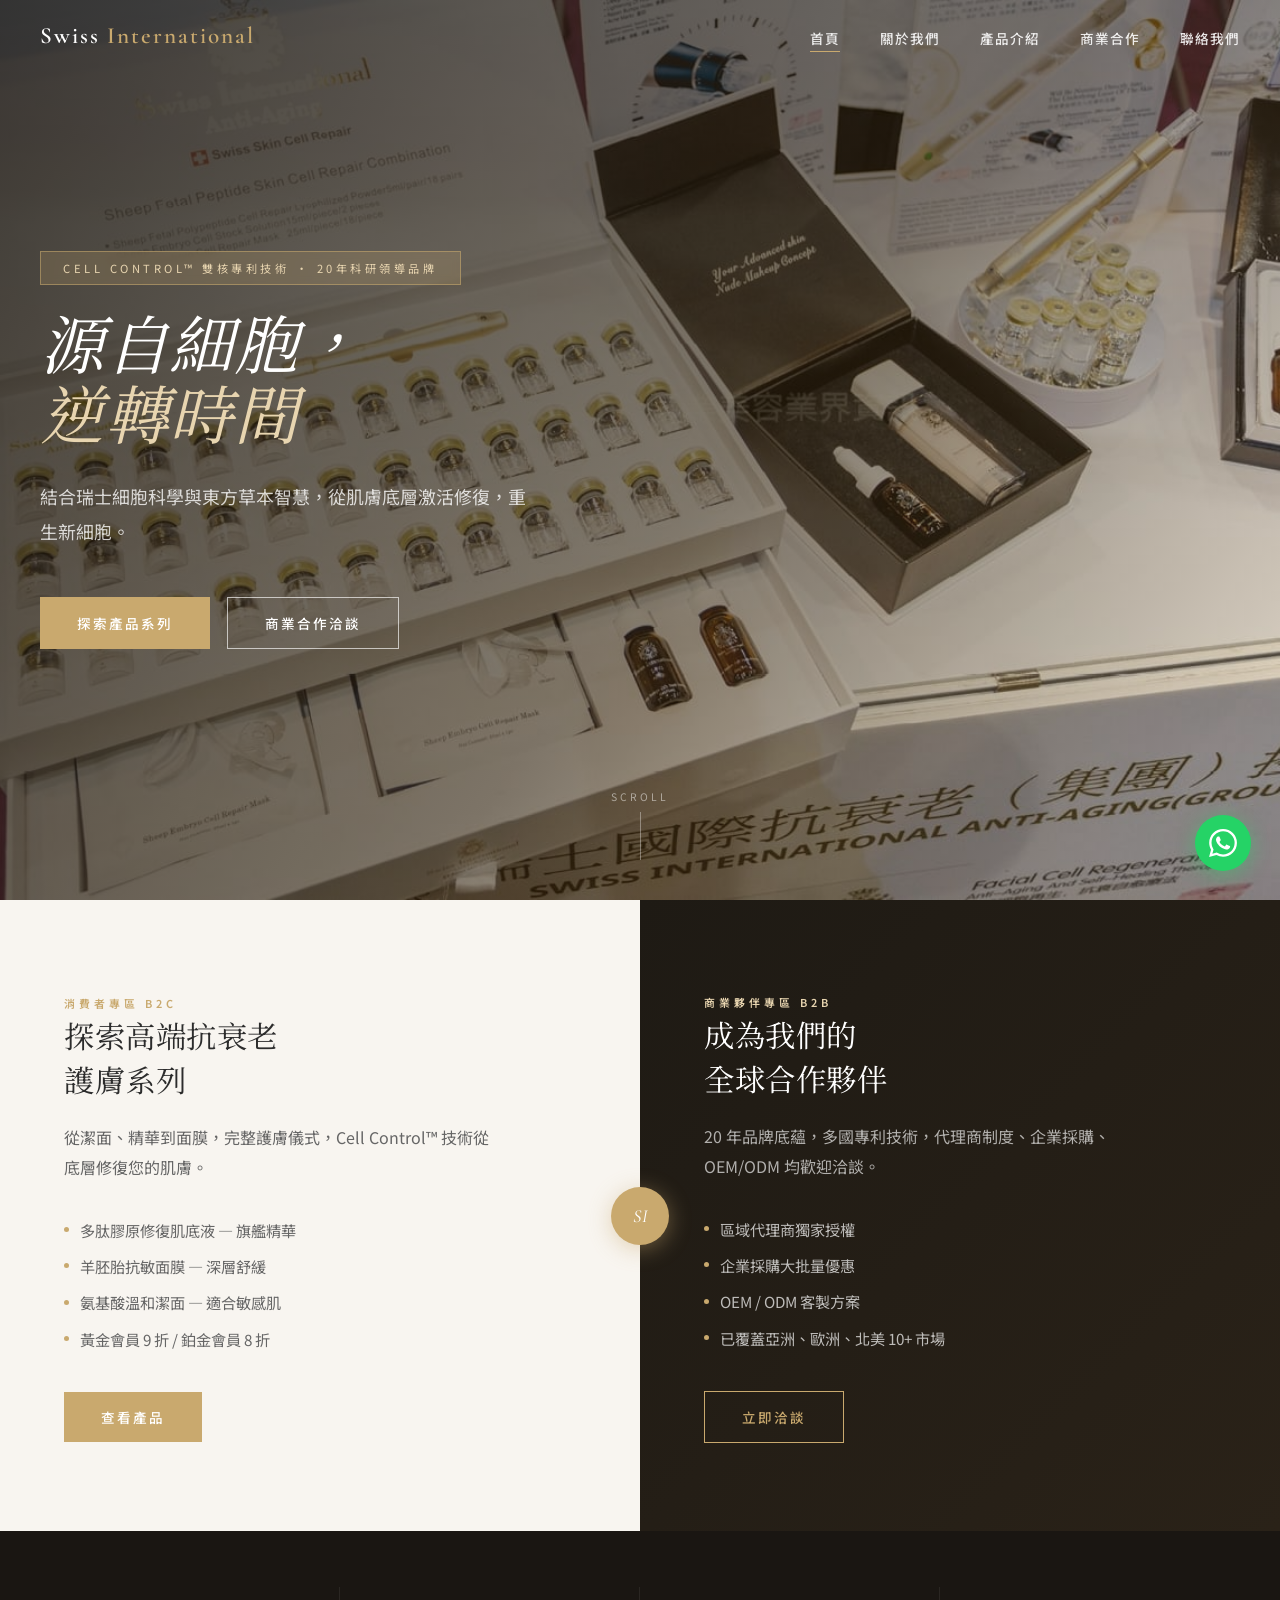
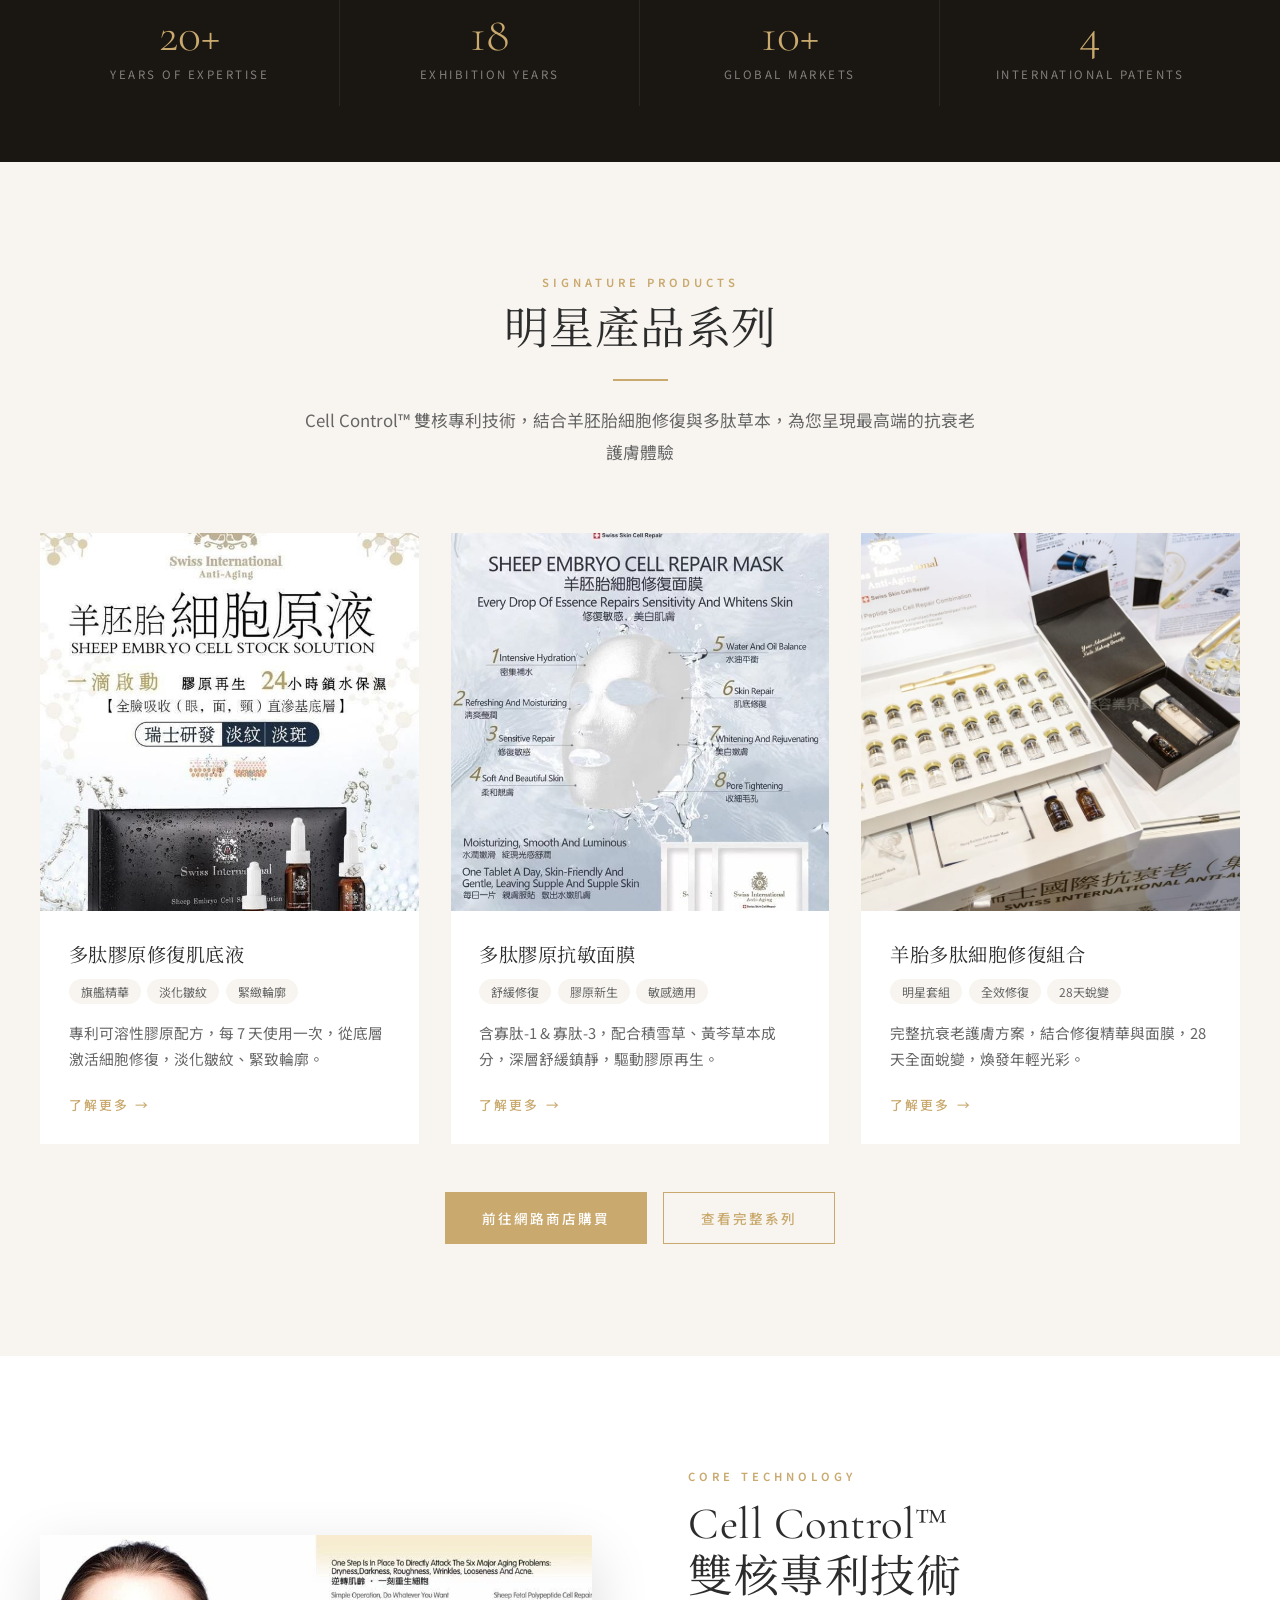
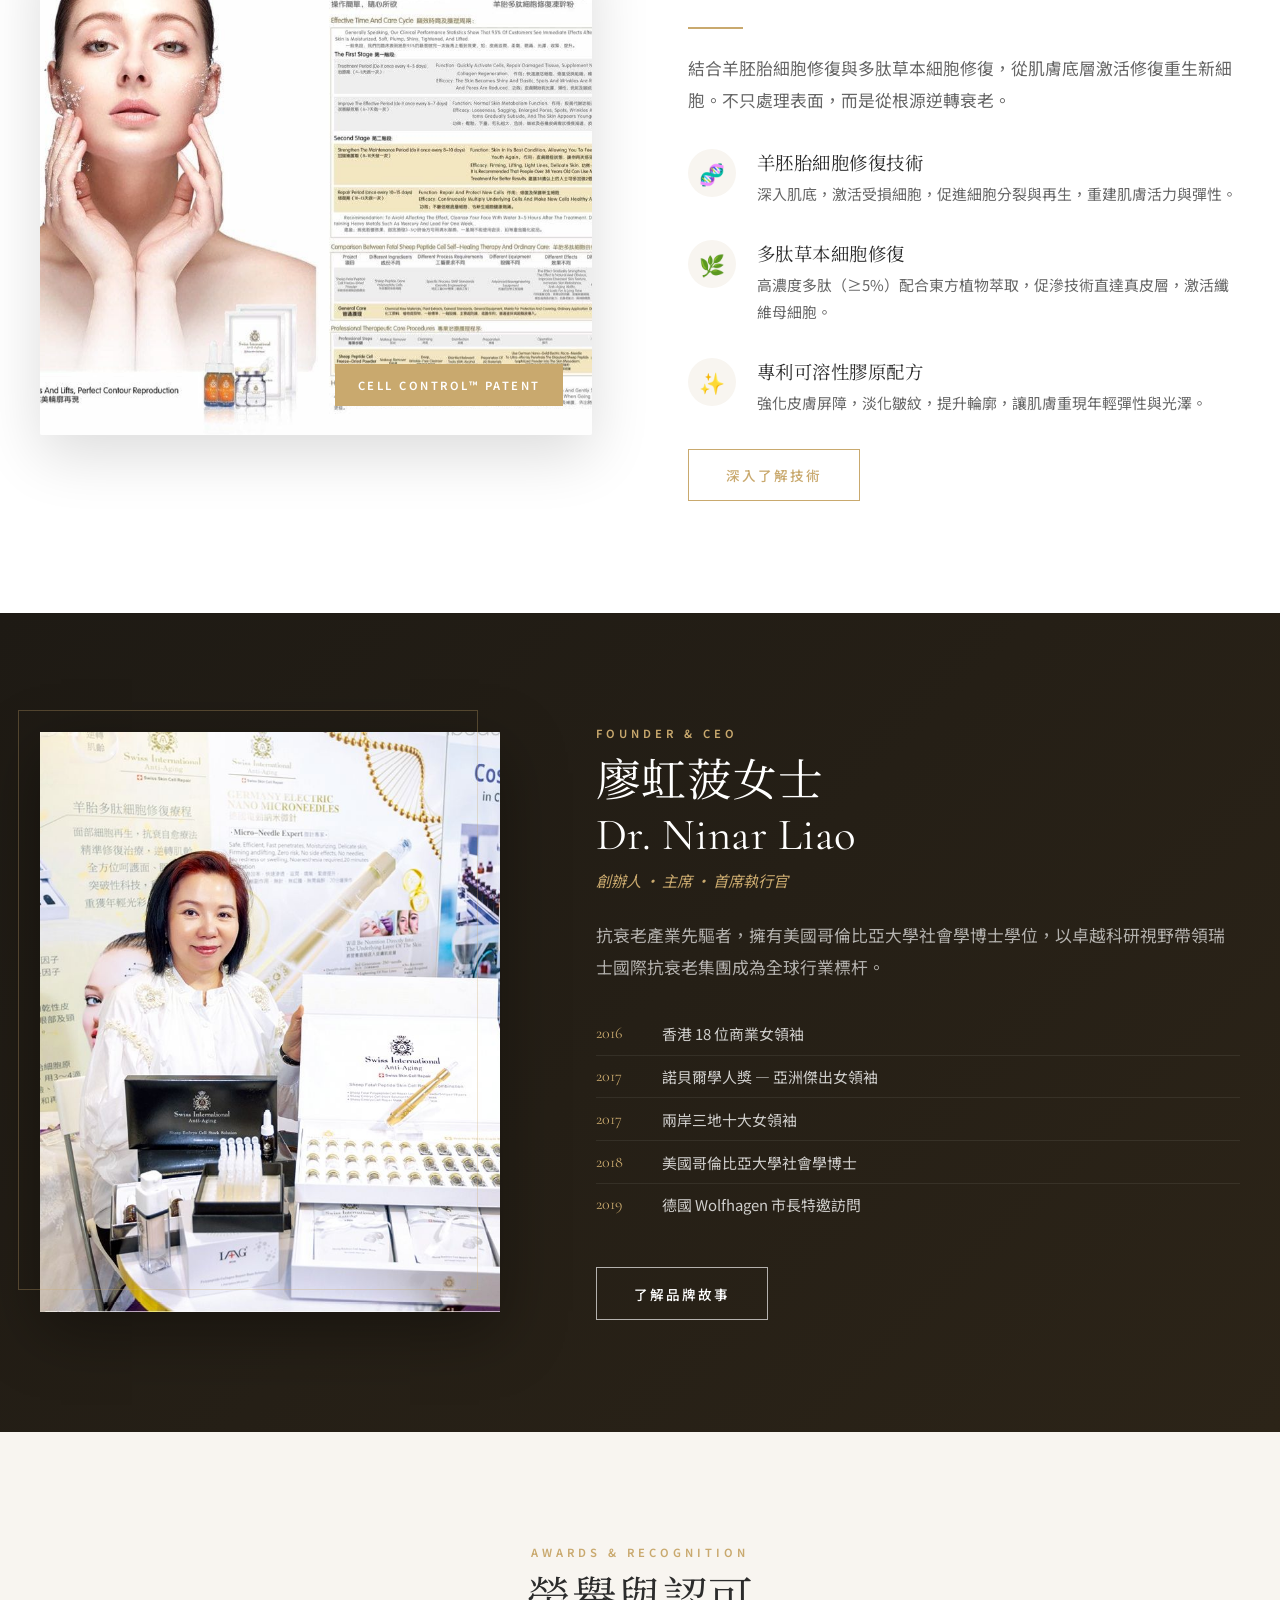
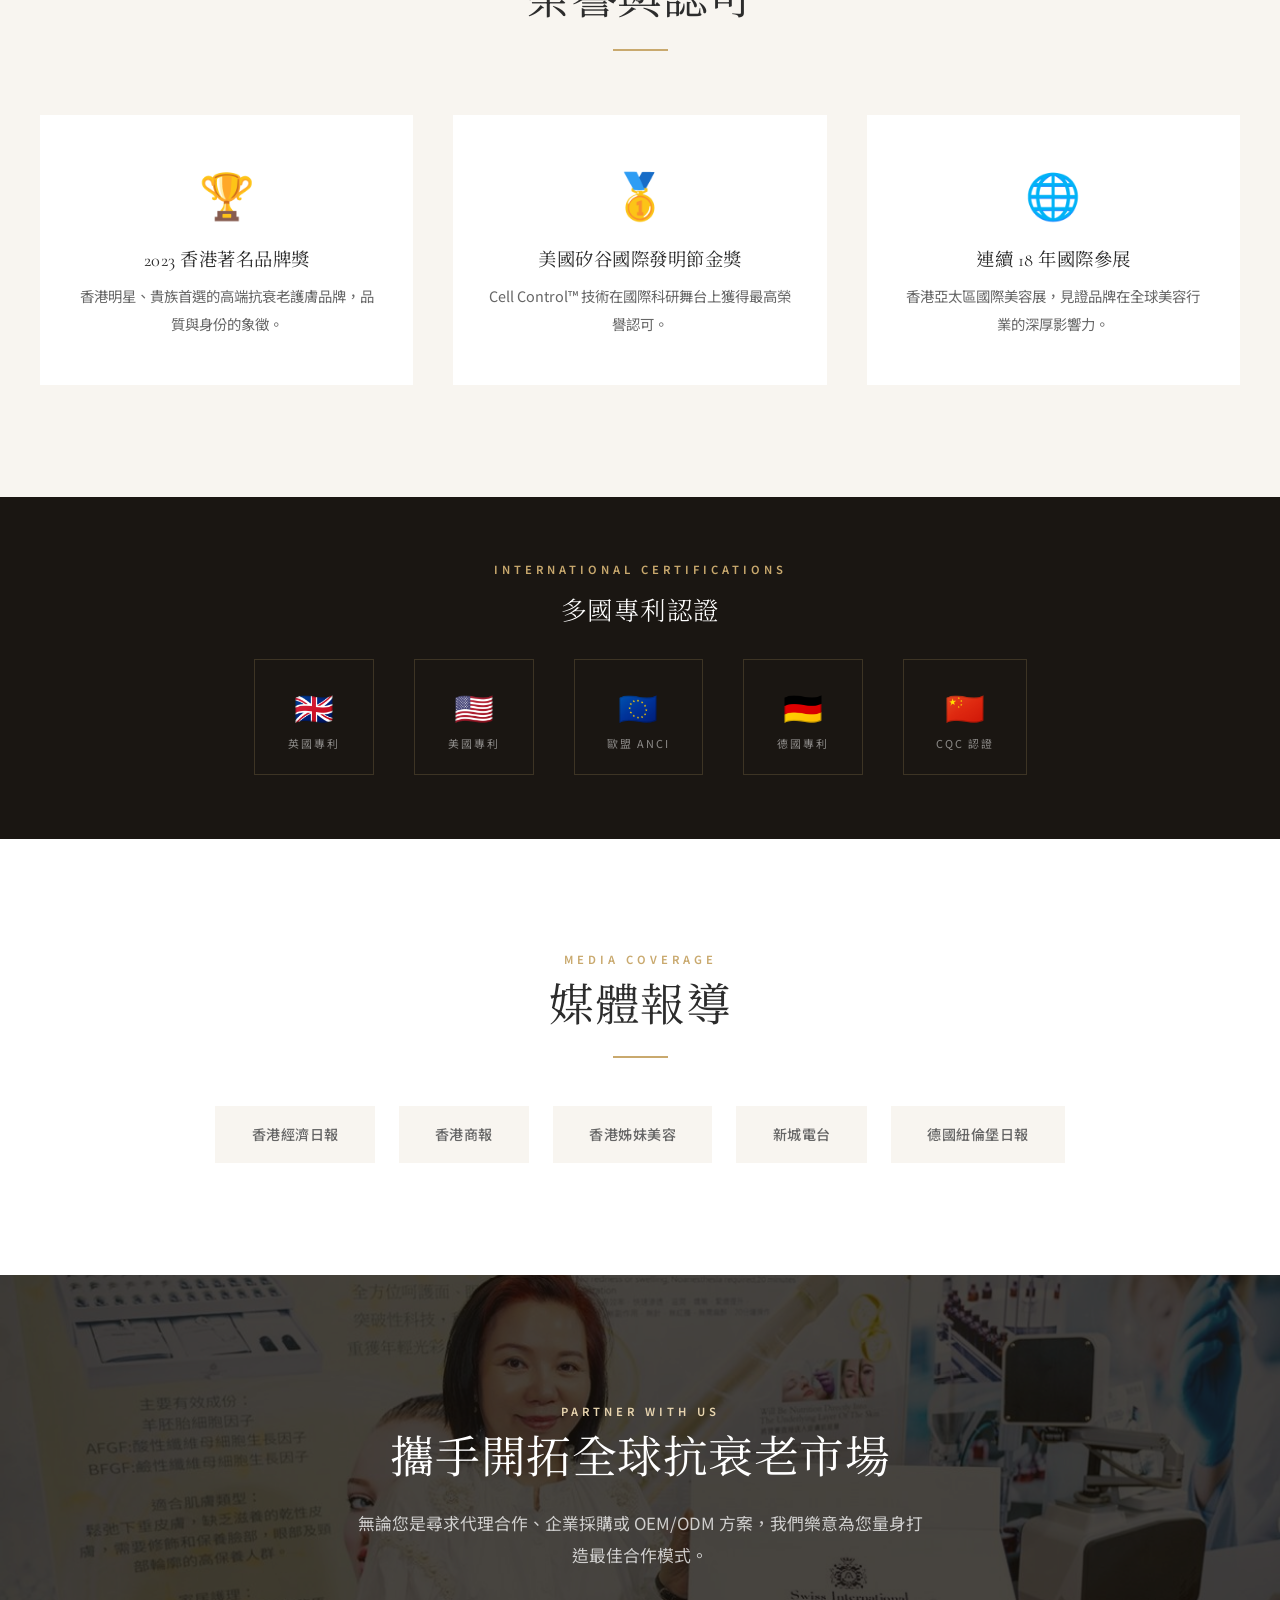
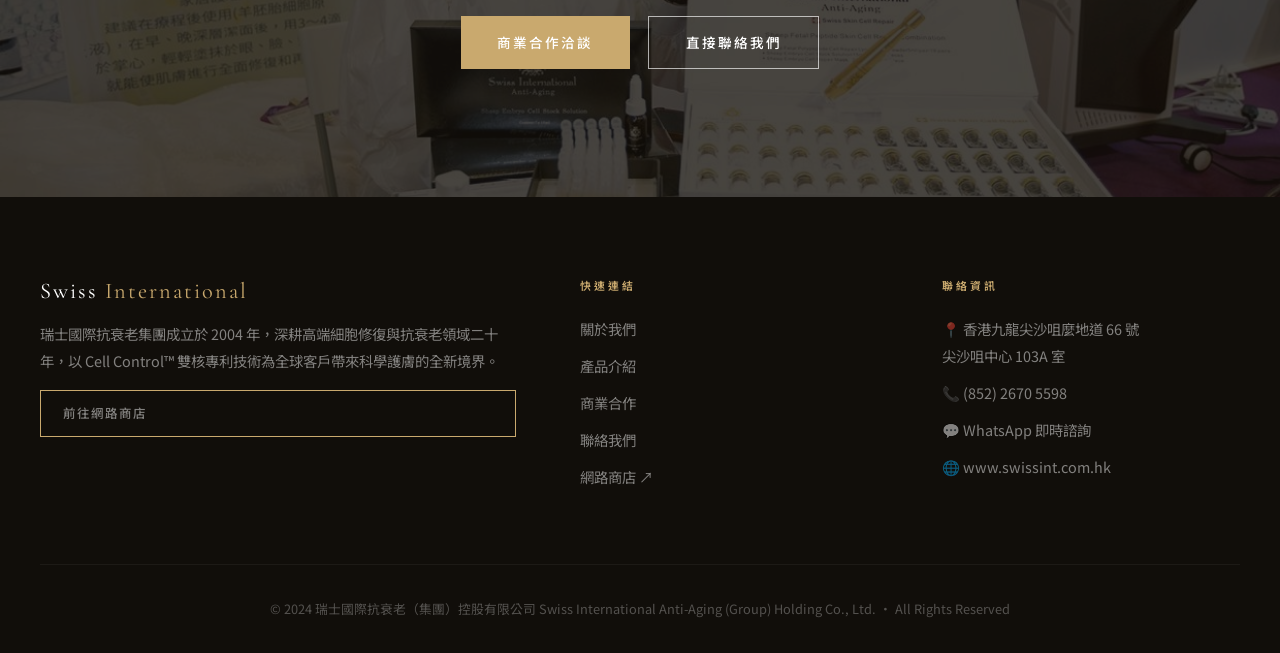
==== commit 1ee07b4f: "chore: add index.html" ====
--- a/index.html
+++ b/index.html
@@ -1,1282 +1,588 @@
 <!DOCTYPE html>
 <html lang="zh-Hant">
 <head>
-    <meta charset="UTF-8">
-    <meta name="viewport" content="width=device-width, initial-scale=1.0">
-    <meta name="description" content="瑞士國際抗衰老集團 - 20年細胞抗衰老科研領導品牌，擁有Cell Control雙核專利技術，提供高端抗衰老產品與商業合作。">
-    <meta name="keywords" content="抗衰老,細胞修復,多肽,瑞士,香港,Swiss International,IAAG">
-    <title>瑞士國際抗衰老集團 | Swiss International Anti-Aging Group</title>
-
-    <!-- Google Fonts -->
-    <link rel="preconnect" href="https://fonts.googleapis.com">
-    <link rel="preconnect" href="https://fonts.gstatic.com" crossorigin>
-    <link href="https://fonts.googleapis.com/css2?family=Cormorant+Garamond:ital,wght@0,300;0,400;0,600;1,300;1,400&family=Noto+Sans+TC:wght@300;400;500;600&family=Noto+Serif+TC:wght@300;400;500&display=swap" rel="stylesheet">
-
-    <style>
-        /* ===================== CSS VARIABLES ===================== */
-        :root {
-            --gold: #C9A96E;
-            --gold-dark: #9E7D48;
-            --gold-light: #E8D5B0;
-            --ivory: #F8F5F0;
-            --ivory-dark: #EDE8E0;
-            --charcoal: #2C2C2C;
-            --charcoal-light: #3A3A3A;
-            --gray: #666;
-            --gray-light: #999;
-            --white: #FFFFFF;
-            --font-display: 'Cormorant Garamond', 'Noto Serif TC', serif;
-            --font-body: 'Noto Sans TC', sans-serif;
-            --transition: all 0.4s cubic-bezier(0.25, 0.8, 0.25, 1);
-            --shadow-sm: 0 2px 15px rgba(0,0,0,0.06);
-            --shadow-md: 0 8px 40px rgba(0,0,0,0.10);
-            --shadow-lg: 0 20px 60px rgba(0,0,0,0.14);
-        }
-
-        /* ===================== RESET ===================== */
-        *, *::before, *::after { margin: 0; padding: 0; box-sizing: border-box; }
-        html { scroll-behavior: smooth; }
-        body { font-family: var(--font-body); color: var(--charcoal); background: var(--ivory); overflow-x: hidden; }
-        a { text-decoration: none; color: inherit; transition: var(--transition); }
-        img { max-width: 100%; height: auto; display: block; }
-
-        /* ===================== TYPOGRAPHY ===================== */
-        h1, h2, h3 { font-family: var(--font-display); font-weight: 400; letter-spacing: 1px; }
-        h1 { font-size: clamp(2.5rem, 5vw, 4.5rem); line-height: 1.1; }
-        h2 { font-size: clamp(1.8rem, 3.5vw, 3rem); line-height: 1.2; }
-        h3 { font-size: clamp(1.2rem, 2.5vw, 1.8rem); }
-        p { font-size: 1.05rem; color: var(--gray); line-height: 1.85; }
-
-        /* ===================== UTILITIES ===================== */
-        .container { max-width: 1320px; margin: 0 auto; padding: 0 2.5rem; }
-        .section { padding: 7rem 0; }
-        .section--alt { background: var(--white); }
-        .text-gold { color: var(--gold); }
-        .text-center { text-align: center; }
-
-        .section-label {
-            font-size: 0.75rem;
-            letter-spacing: 4px;
-            text-transform: uppercase;
-            color: var(--gold);
-            font-weight: 500;
-            margin-bottom: 1rem;
-            display: block;
-        }
-        .section-title {
-            color: var(--charcoal);
-            margin-bottom: 1.5rem;
-        }
-        .section-title::after {
-            content: '';
-            display: block;
-            width: 60px;
-            height: 2px;
-            background: var(--gold);
-            margin: 1.5rem auto 0;
-        }
-        .section-title.left::after { margin-left: 0; }
-        .section-desc {
-            max-width: 700px;
-            margin: 0 auto 4rem;
-            color: var(--gray);
-            line-height: 1.9;
-            font-size: 1.05rem;
-        }
-
-        /* ===================== BUTTON ===================== */
-        .btn {
-            display: inline-flex;
-            align-items: center;
-            gap: 0.6rem;
-            padding: 1rem 2.5rem;
-            font-size: 0.95rem;
-            font-weight: 500;
-            letter-spacing: 1.5px;
-            text-transform: uppercase;
-            cursor: pointer;
-            transition: var(--transition);
-            border: none;
-            font-family: var(--font-body);
-        }
-        .btn-gold {
-            background: var(--gold);
-            color: var(--white);
-        }
-        .btn-gold:hover {
-            background: var(--gold-dark);
-            transform: translateY(-2px);
-            box-shadow: 0 10px 30px rgba(201,169,110,0.35);
-        }
-        .btn-outline-gold {
-            background: transparent;
-            color: var(--gold);
-            border: 1.5px solid var(--gold);
-        }
-        .btn-outline-gold:hover {
-            background: var(--gold);
-            color: var(--white);
-            transform: translateY(-2px);
-        }
-        .btn-outline-white {
-            background: transparent;
-            color: var(--white);
-            border: 1.5px solid rgba(255,255,255,0.7);
-        }
-        .btn-outline-white:hover {
-            background: var(--white);
-            color: var(--charcoal);
-        }
-
-        /* ===================== HEADER / NAV ===================== */
-        .header {
-            position: fixed;
-            top: 0; left: 0;
-            width: 100%;
-            z-index: 1000;
-            transition: var(--transition);
-        }
-        .header.transparent .nav-inner {
-            background: transparent;
-            box-shadow: none;
-        }
-        .header.solid .nav-inner {
-            background: rgba(255,255,255,0.97);
-            backdrop-filter: blur(12px);
-            box-shadow: 0 1px 0 rgba(0,0,0,0.06);
-        }
-        .nav-inner {
-            display: flex;
-            align-items: center;
-            justify-content: space-between;
-            padding: 1.4rem 2.5rem;
-            transition: var(--transition);
-        }
-        .logo {
-            font-family: var(--font-display);
-            font-size: 1.5rem;
-            font-weight: 600;
-            letter-spacing: 2px;
-            color: var(--charcoal);
-            transition: var(--transition);
-        }
-        .header.transparent .logo { color: var(--white); }
-        .logo span { color: var(--gold); }
-        .nav-links {
-            display: flex;
-            list-style: none;
-            gap: 2.5rem;
-        }
-        .nav-links a {
-            font-size: 0.9rem;
-            letter-spacing: 1px;
-            font-weight: 500;
-            color: var(--charcoal);
-            position: relative;
-            padding: 0.3rem 0;
-        }
-        .header.transparent .nav-links a { color: rgba(255,255,255,0.9); }
-        .nav-links a::after {
-            content: '';
-            position: absolute;
-            bottom: 0; left: 0;
-            width: 0; height: 1.5px;
-            background: var(--gold);
-            transition: var(--transition);
-        }
-        .nav-links a:hover::after, .nav-links a.active::after { width: 100%; }
-        .nav-links a:hover { color: var(--gold); }
-        .header.transparent .nav-links a:hover { color: var(--gold-light); }
-
-        .menu-toggle {
-            display: none;
-            flex-direction: column;
-            gap: 5px;
-            cursor: pointer;
-            background: none;
-            border: none;
-            padding: 4px;
-        }
-        .menu-toggle span {
-            width: 26px; height: 2px;
-            background: var(--charcoal);
-            border-radius: 2px;
-            transition: var(--transition);
-        }
-        .header.transparent .menu-toggle span { background: var(--white); }
-
-        /* ===================== HERO ===================== */
-        .hero {
-            position: relative;
-            height: 100vh;
-            min-height: 700px;
-            display: flex;
-            align-items: center;
-            overflow: hidden;
-        }
-        .hero-bg {
-            position: absolute;
-            inset: 0;
-            background: url('images/product-set.jpg') center/cover no-repeat;
-            transform: scale(1.05);
-            transition: transform 8s ease;
-        }
-        .hero.loaded .hero-bg { transform: scale(1); }
-        .hero-overlay {
-            position: absolute;
-            inset: 0;
-            background: linear-gradient(
-                135deg,
-                rgba(28,24,20,0.78) 0%,
-                rgba(44,32,10,0.55) 50%,
-                rgba(201,169,110,0.18) 100%
-            );
-        }
-        .hero-content {
-            position: relative;
-            z-index: 2;
-            max-width: 1320px;
-            margin: 0 auto;
-            padding: 0 2.5rem;
-            width: 100%;
-        }
-        .hero-badge {
-            display: inline-block;
-            padding: 0.5rem 1.5rem;
-            background: rgba(201,169,110,0.25);
-            border: 1px solid rgba(201,169,110,0.6);
-            color: var(--gold-light);
-            font-size: 0.75rem;
-            letter-spacing: 3px;
-            text-transform: uppercase;
-            margin-bottom: 2rem;
-            backdrop-filter: blur(4px);
-        }
-        .hero h1 {
-            color: var(--white);
-            margin-bottom: 1.5rem;
-            max-width: 680px;
-            font-style: italic;
-        }
-        .hero h1 em {
-            color: var(--gold-light);
-            font-style: italic;
-        }
-        .hero-sub {
-            color: rgba(255,255,255,0.8);
-            font-size: 1.15rem;
-            max-width: 520px;
-            margin-bottom: 3rem;
-            line-height: 1.9;
-        }
-        .hero-buttons {
-            display: flex;
-            gap: 1.2rem;
-            flex-wrap: wrap;
-        }
-        .hero-scroll {
-            position: absolute;
-            bottom: 3rem;
-            left: 50%;
-            transform: translateX(-50%);
-            display: flex;
-            flex-direction: column;
-            align-items: center;
-            gap: 0.5rem;
-            color: rgba(255,255,255,0.6);
-            font-size: 0.75rem;
-            letter-spacing: 2px;
-            text-transform: uppercase;
-            z-index: 2;
-            animation: bounce 2s infinite;
-        }
-        .hero-scroll::after {
-            content: '';
-            width: 1px;
-            height: 50px;
-            background: rgba(255,255,255,0.4);
-        }
-        @keyframes bounce {
-            0%, 100% { transform: translateX(-50%) translateY(0); }
-            50% { transform: translateX(-50%) translateY(-8px); }
-        }
-
-        /* ===================== SPLIT ACCESS ===================== */
-        .split-access {
-            display: grid;
-            grid-template-columns: 1fr 1fr;
-        }
-        .split-panel {
-            position: relative;
-            padding: 6rem 4rem;
-            min-height: 500px;
-            display: flex;
-            flex-direction: column;
-            justify-content: center;
-            overflow: hidden;
-        }
-        .split-panel::before {
-            content: '';
-            position: absolute;
-            inset: 0;
-            transition: var(--transition);
-        }
-        .split-panel.b2c::before {
-            background: linear-gradient(135deg, var(--ivory) 0%, var(--ivory-dark) 100%);
-        }
-        .split-panel.b2b::before {
-            background: linear-gradient(135deg, var(--charcoal) 0%, #1a1612 100%);
-        }
-        .split-panel:hover::before { opacity: 0.9; }
-        .split-panel-content { position: relative; z-index: 1; max-width: 460px; }
-        .split-panel .panel-label {
-            font-size: 0.7rem;
-            letter-spacing: 4px;
-            text-transform: uppercase;
-            margin-bottom: 1rem;
-            font-weight: 600;
-        }
-        .split-panel.b2c .panel-label { color: var(--gold); }
-        .split-panel.b2b .panel-label { color: var(--gold-light); }
-        .split-panel h3 {
-            margin-bottom: 1.5rem;
-        }
-        .split-panel.b2c h3 { color: var(--charcoal); }
-        .split-panel.b2b h3 { color: var(--white); }
-        .split-panel p { margin-bottom: 2rem; }
-        .split-panel.b2c p { color: var(--gray); }
-        .split-panel.b2b p { color: rgba(255,255,255,0.7); }
-        .split-panel-benefits {
-            list-style: none;
-            margin-bottom: 2.5rem;
-        }
-        .split-panel-benefits li {
-            padding: 0.5rem 0;
-            font-size: 0.95rem;
-            display: flex;
-            align-items: center;
-            gap: 0.7rem;
-        }
-        .split-panel.b2c .split-panel-benefits li { color: var(--gray); }
-        .split-panel.b2b .split-panel-benefits li { color: rgba(255,255,255,0.75); }
-        .split-panel-benefits li::before {
-            content: '';
-            width: 5px; height: 5px;
-            border-radius: 50%;
-            background: var(--gold);
-            flex-shrink: 0;
-        }
-        .split-divider {
-            position: absolute;
-            left: 50%;
-            top: 50%;
-            transform: translate(-50%,-50%);
-            width: 60px; height: 60px;
-            background: var(--gold);
-            border-radius: 50%;
-            display: flex;
-            align-items: center;
-            justify-content: center;
-            z-index: 10;
-            font-size: 1.2rem;
-            color: var(--white);
-            font-family: var(--font-display);
-            font-style: italic;
-            box-shadow: 0 4px 20px rgba(201,169,110,0.4);
-        }
-
-        /* ===================== STATS ===================== */
-        .stats-bar {
-            background: var(--charcoal);
-            padding: 3.5rem 0;
-        }
-        .stats-grid {
-            display: grid;
-            grid-template-columns: repeat(4, 1fr);
-            gap: 0;
-            text-align: center;
-        }
-        .stat-item {
-            padding: 1.5rem 2rem;
-            border-right: 1px solid rgba(255,255,255,0.08);
-        }
-        .stat-item:last-child { border-right: none; }
-        .stat-number {
-            font-family: var(--font-display);
-            font-size: 3rem;
-            color: var(--gold);
-            font-weight: 300;
-            line-height: 1;
-            margin-bottom: 0.5rem;
-        }
-        .stat-label {
-            font-size: 0.8rem;
-            letter-spacing: 2px;
-            text-transform: uppercase;
-            color: rgba(255,255,255,0.55);
-        }
-
-        /* ===================== PRODUCTS PREVIEW ===================== */
-        .products-preview { background: var(--ivory); }
-        .products-grid {
-            display: grid;
-            grid-template-columns: repeat(3, 1fr);
-            gap: 2rem;
-        }
-        .product-card {
-            background: var(--white);
-            border-radius: 2px;
-            overflow: hidden;
-            transition: var(--transition);
-            position: relative;
-        }
-        .product-card:hover {
-            transform: translateY(-8px);
-            box-shadow: var(--shadow-lg);
-        }
-        .product-card-image {
-            aspect-ratio: 1/1;
-            overflow: hidden;
-            background: var(--ivory-dark);
-        }
-        .product-card-image img {
-            width: 100%;
-            height: 100%;
-            object-fit: cover;
-            transition: transform 0.6s ease;
-        }
-        .product-card:hover .product-card-image img { transform: scale(1.08); }
-        .product-card-body {
-            padding: 2rem;
-        }
-        .product-card-body h4 {
-            font-family: var(--font-display);
-            font-size: 1.25rem;
-            color: var(--charcoal);
-            margin-bottom: 0.7rem;
-            font-weight: 400;
-        }
-        .product-card-body p {
-            font-size: 0.95rem;
-            margin-bottom: 1.5rem;
-            line-height: 1.7;
-        }
-        .product-tags {
-            display: flex;
-            flex-wrap: wrap;
-            gap: 0.5rem;
-            margin-bottom: 1.5rem;
-        }
-        .product-tag {
-            padding: 0.3rem 0.8rem;
-            background: var(--ivory);
-            color: var(--gray);
-            font-size: 0.75rem;
-            letter-spacing: 0.5px;
-            border-radius: 20px;
-        }
-        .product-link {
-            font-size: 0.85rem;
-            letter-spacing: 1.5px;
-            text-transform: uppercase;
-            color: var(--gold);
-            font-weight: 500;
-            display: inline-flex;
-            align-items: center;
-            gap: 0.5rem;
-        }
-        .product-link:hover { gap: 0.9rem; color: var(--gold-dark); }
-        .product-link::after { content: '→'; }
-
-        /* ===================== TECH SECTION ===================== */
-        .tech-section { background: var(--white); }
-        .tech-layout {
-            display: grid;
-            grid-template-columns: 1fr 1fr;
-            gap: 6rem;
-            align-items: center;
-        }
-        .tech-image {
-            border-radius: 2px;
-            overflow: hidden;
-            box-shadow: var(--shadow-lg);
-            position: relative;
-        }
-        .tech-image img {
-            width: 100%;
-            height: 100%;
-            object-fit: cover;
-        }
-        .tech-image-badge {
-            position: absolute;
-            bottom: 2rem;
-            right: 2rem;
-            background: var(--gold);
-            color: var(--white);
-            padding: 1rem 1.5rem;
-            font-size: 0.75rem;
-            letter-spacing: 2px;
-            text-transform: uppercase;
-            font-weight: 600;
-        }
-        .tech-items {
-            display: flex;
-            flex-direction: column;
-            gap: 2rem;
-        }
-        .tech-item {
-            display: flex;
-            gap: 1.5rem;
-            align-items: flex-start;
-        }
-        .tech-item-icon {
-            width: 50px; height: 50px;
-            min-width: 50px;
-            background: var(--ivory);
-            border-radius: 50%;
-            display: flex;
-            align-items: center;
-            justify-content: center;
-            font-size: 1.4rem;
-        }
-        .tech-item-content h4 {
-            font-family: var(--font-display);
-            font-size: 1.2rem;
-            color: var(--charcoal);
-            margin-bottom: 0.5rem;
-            font-weight: 400;
-        }
-        .tech-item-content p {
-            font-size: 0.95rem;
-            line-height: 1.75;
-        }
-
-        /* ===================== FOUNDER SPOTLIGHT ===================== */
-        .founder-section {
-            background: linear-gradient(135deg, var(--charcoal) 0%, #1a1612 100%);
-            padding: 7rem 0;
-        }
-        .founder-layout {
-            display: grid;
-            grid-template-columns: 1fr 1.4fr;
-            gap: 6rem;
-            align-items: center;
-        }
-        .founder-image-wrap {
-            position: relative;
-        }
-        .founder-image {
-            border-radius: 2px;
-            overflow: hidden;
-            box-shadow: var(--shadow-lg);
-        }
-        .founder-image img {
-            width: 100%;
-            height: 100%;
-            object-fit: cover;
-        }
-        .founder-image-frame {
-            position: absolute;
-            top: -1.5rem; left: -1.5rem;
-            right: 1.5rem; bottom: 1.5rem;
-            border: 1px solid rgba(201,169,110,0.3);
-            border-radius: 2px;
-            pointer-events: none;
-        }
-        .founder-content .section-label { color: var(--gold); }
-        .founder-content h2 {
-            color: var(--white);
-            margin-bottom: 0.5rem;
-        }
-        .founder-content .founder-title {
-            color: var(--gold);
-            font-size: 1rem;
-            margin-bottom: 2rem;
-            font-style: italic;
-        }
-        .founder-content p { color: rgba(255,255,255,0.7); margin-bottom: 1.5rem; }
-        .founder-honors {
-            list-style: none;
-            margin: 2rem 0;
-        }
-        .founder-honors li {
-            display: flex;
-            align-items: flex-start;
-            gap: 1rem;
-            padding: 0.7rem 0;
-            border-bottom: 1px solid rgba(255,255,255,0.07);
-            color: rgba(255,255,255,0.8);
-            font-size: 0.95rem;
-        }
-        .founder-honors li:last-child { border-bottom: none; }
-        .founder-honors li .year {
-            color: var(--gold);
-            font-family: var(--font-display);
-            font-size: 1rem;
-            min-width: 50px;
-            font-weight: 300;
-        }
-
-        /* ===================== AWARDS ===================== */
-        .awards-section { background: var(--ivory); }
-        .awards-grid {
-            display: grid;
-            grid-template-columns: repeat(3, 1fr);
-            gap: 2.5rem;
-        }
-        .award-card {
-            background: var(--white);
-            padding: 3rem 2.5rem;
-            text-align: center;
-            transition: var(--transition);
-            border-bottom: 3px solid transparent;
-        }
-        .award-card:hover {
-            border-bottom-color: var(--gold);
-            transform: translateY(-5px);
-            box-shadow: var(--shadow-md);
-        }
-        .award-icon { font-size: 3rem; margin-bottom: 1.5rem; }
-        .award-card h4 {
-            font-family: var(--font-display);
-            font-size: 1.2rem;
-            color: var(--charcoal);
-            margin-bottom: 0.8rem;
-            font-weight: 400;
-        }
-        .award-card p { font-size: 0.9rem; }
-
-        /* ===================== CERTIFICATIONS ===================== */
-        .cert-bar {
-            background: var(--charcoal);
-            padding: 4rem 0;
-        }
-        .cert-grid {
-            display: flex;
-            justify-content: center;
-            align-items: center;
-            gap: 3rem;
-            flex-wrap: wrap;
-        }
-        .cert-item {
-            text-align: center;
-            padding: 1.5rem 2.5rem;
-            border: 1px solid rgba(201,169,110,0.2);
-            min-width: 130px;
-            transition: var(--transition);
-        }
-        .cert-item:hover { border-color: var(--gold); }
-        .cert-flag { font-size: 2rem; margin-bottom: 0.5rem; }
-        .cert-label {
-            font-size: 0.7rem;
-            letter-spacing: 2px;
-            text-transform: uppercase;
-            color: rgba(255,255,255,0.6);
-        }
-
-        /* ===================== MEDIA ===================== */
-        .media-section { background: var(--white); }
-        .media-logos {
-            display: flex;
-            justify-content: center;
-            flex-wrap: wrap;
-            gap: 2rem;
-        }
-        .media-logo {
-            padding: 1.2rem 2.5rem;
-            background: var(--ivory);
-            color: var(--gray);
-            font-size: 0.9rem;
-            font-weight: 500;
-            letter-spacing: 1px;
-            transition: var(--transition);
-            border: 1px solid transparent;
-        }
-        .media-logo:hover {
-            border-color: var(--gold);
-            color: var(--gold);
-            background: var(--white);
-        }
-
-        /* ===================== CTA ===================== */
-        .cta-section {
-            background: url('images/product-poster.jpg') center/cover no-repeat;
-            position: relative;
-            padding: 8rem 0;
-            text-align: center;
-        }
-        .cta-section::before {
-            content: '';
-            position: absolute;
-            inset: 0;
-            background: rgba(28,24,20,0.75);
-        }
-        .cta-section .container { position: relative; z-index: 1; }
-        .cta-section h2 { color: var(--white); margin-bottom: 1.5rem; }
-        .cta-section p { color: rgba(255,255,255,0.8); max-width: 600px; margin: 0 auto 3rem; font-size: 1.1rem; }
-        .cta-buttons { display: flex; gap: 1.2rem; justify-content: center; flex-wrap: wrap; }
-
-        /* ===================== FOOTER ===================== */
-        .footer {
-            background: #1a1612;
-            padding: 5rem 0 2rem;
-        }
-        .footer-grid {
-            display: grid;
-            grid-template-columns: 1.5fr 1fr 1fr;
-            gap: 4rem;
-            margin-bottom: 4rem;
-        }
-        .footer-logo {
-            font-family: var(--font-display);
-            font-size: 1.4rem;
-            color: var(--white);
-            margin-bottom: 1rem;
-            letter-spacing: 2px;
-        }
-        .footer-logo span { color: var(--gold); }
-        .footer-about p {
-            color: rgba(255,255,255,0.55);
-            font-size: 0.9rem;
-            line-height: 1.9;
-            margin-bottom: 2rem;
-        }
-        .footer h5 {
-            font-size: 0.75rem;
-            letter-spacing: 3px;
-            text-transform: uppercase;
-            color: var(--gold);
-            margin-bottom: 1.5rem;
-            font-weight: 600;
-        }
-        .footer-links { list-style: none; }
-        .footer-links li { margin-bottom: 0.7rem; }
-        .footer-links a {
-            color: rgba(255,255,255,0.55);
-            font-size: 0.9rem;
-            transition: var(--transition);
-        }
-        .footer-links a:hover { color: var(--gold); padding-left: 5px; }
-        .footer-contact p {
-            color: rgba(255,255,255,0.55);
-            font-size: 0.9rem;
-            margin-bottom: 0.7rem;
-            line-height: 1.7;
-        }
-        .footer-contact a { color: var(--gold); }
-        .footer-bottom {
-            padding-top: 2rem;
-            border-top: 1px solid rgba(255,255,255,0.06);
-            text-align: center;
-        }
-        .footer-bottom p {
-            color: rgba(255,255,255,0.3);
-            font-size: 0.8rem;
-        }
-
-        /* ===================== WHATSAPP ===================== */
-        .wa-float {
-            position: fixed;
-            bottom: 2rem; right: 2rem;
-            width: 58px; height: 58px;
-            background: #25D366;
-            border-radius: 50%;
-            display: flex;
-            align-items: center;
-            justify-content: center;
-            box-shadow: 0 4px 20px rgba(37,211,102,0.45);
-            z-index: 999;
-            transition: var(--transition);
-        }
-        .wa-float:hover { transform: scale(1.12); box-shadow: 0 6px 28px rgba(37,211,102,0.55); }
-        .wa-float svg { width: 30px; height: 30px; fill: white; }
-
-        /* ===================== LOADER ===================== */
-        .loader {
-            position: fixed;
-            inset: 0;
-            background: var(--ivory);
-            display: flex;
-            flex-direction: column;
-            align-items: center;
-            justify-content: center;
-            z-index: 9999;
-            transition: opacity 0.6s ease;
-        }
-        .loader.fade { opacity: 0; pointer-events: none; }
-        .loader-logo {
-            font-family: var(--font-display);
-            font-size: 2rem;
-            color: var(--charcoal);
-            letter-spacing: 4px;
-            margin-bottom: 2rem;
-        }
-        .loader-logo span { color: var(--gold); }
-        .loader-bar {
-            width: 120px; height: 2px;
-            background: rgba(0,0,0,0.1);
-            position: relative;
-            overflow: hidden;
-        }
-        .loader-bar::after {
-            content: '';
-            position: absolute;
-            left: -100%;
-            top: 0;
-            width: 100%; height: 100%;
-            background: var(--gold);
-            animation: load 1.2s ease forwards;
-        }
-        @keyframes load { to { left: 0; } }
-
-        /* ===================== ANIMATIONS ===================== */
-        .reveal {
-            opacity: 0;
-            transform: translateY(30px);
-            transition: opacity 0.7s ease, transform 0.7s ease;
-        }
-        .reveal.visible {
-            opacity: 1;
-            transform: translateY(0);
-        }
-
-        /* ===================== RESPONSIVE ===================== */
-        @media (max-width: 1024px) {
-            .tech-layout, .founder-layout { grid-template-columns: 1fr; gap: 3rem; }
-            .tech-image { max-height: 400px; }
-            .founder-image { max-height: 400px; }
-            .awards-grid { grid-template-columns: 1fr 1fr; }
-            .products-grid { grid-template-columns: 1fr 1fr; }
-            .footer-grid { grid-template-columns: 1fr 1fr; gap: 3rem; }
-        }
-        @media (max-width: 768px) {
-            .container { padding: 0 1.5rem; }
-            .section { padding: 5rem 0; }
-            .nav-inner { padding: 1.2rem 1.5rem; }
-            .nav-links { display: none; flex-direction: column; position: fixed; top: 0; right: -100%; width: 280px; height: 100vh; background: var(--white); padding: 5rem 2.5rem 2rem; box-shadow: -5px 0 30px rgba(0,0,0,0.12); transition: right 0.4s ease; gap: 0; }
-            .nav-links.open { right: 0; display: flex; }
-            .nav-links a { color: var(--charcoal); padding: 1rem 0; border-bottom: 1px solid var(--ivory-dark); }
-            .menu-toggle { display: flex; }
-            .split-access { grid-template-columns: 1fr; }
-            .split-panel { padding: 4rem 2rem; }
-            .stats-grid { grid-template-columns: 1fr 1fr; }
-            .stat-item { border-bottom: 1px solid rgba(255,255,255,0.06); }
-            .products-grid { grid-template-columns: 1fr; }
-            .awards-grid { grid-template-columns: 1fr; }
-            .hero-buttons { flex-direction: column; }
-            .footer-grid { grid-template-columns: 1fr; gap: 2.5rem; }
-            .cert-grid { gap: 1rem; }
-            .cert-item { padding: 1rem 1.5rem; min-width: 100px; }
-        }
-    </style>
+<meta charset="UTF-8">
+<meta name="viewport" content="width=device-width, initial-scale=1.0">
+<meta name="description" content="瑞士國際抗衰老集團 - 20年細胞抗衰老科研領導品牌，Cell Control雙核專利技術">
+<title>瑞士國際抗衰老集團 | Swiss International Anti-Aging Group</title>
+<link rel="preconnect" href="https://fonts.googleapis.com">
+<link rel="preconnect" href="https://fonts.gstatic.com" crossorigin>
+<link href="https://fonts.googleapis.com/css2?family=Cormorant+Garamond:ital,wght@0,300;0,400;0,600;1,400&family=Noto+Sans+TC:wght@300;400;500&family=Noto+Serif+TC:wght@300;400&display=swap" rel="stylesheet">
+<style>
+:root{
+  --gold:#C9A96E; --gold-d:#9E7D48; --gold-l:#E8D5B0;
+  --ivory:#F8F5F0; --ivory-d:#EDE8E0;
+  --dark:#1a1612; --dark2:#2C2C2C;
+  --gray:#666; --white:#fff;
+  --ff-display:'Cormorant Garamond','Noto Serif TC',serif;
+  --ff-body:'Noto Sans TC',sans-serif;
+  --ease:cubic-bezier(.25,.8,.25,1);
+}
+*,*::before,*::after{margin:0;padding:0;box-sizing:border-box}
+html{scroll-behavior:smooth}
+body{font-family:var(--ff-body);color:var(--dark2);background:var(--ivory);overflow-x:hidden}
+a{text-decoration:none;color:inherit;transition:all .35s var(--ease)}
+img{display:block;max-width:100%;height:auto}
+h1,h2,h3,h4{font-family:var(--ff-display);font-weight:400;letter-spacing:.5px}
+h1{font-size:clamp(2.4rem,5vw,4.8rem);line-height:1.1}
+h2{font-size:clamp(1.8rem,3.5vw,3rem);line-height:1.2}
+h3{font-size:clamp(1.3rem,2.5vw,1.9rem)}
+p{font-size:1.05rem;color:var(--gray);line-height:1.9}
+
+/* ── Layout ── */
+.wrap{max-width:1300px;margin:0 auto;padding:0 2.5rem}
+.sec{padding:7rem 0}
+.sec-alt{background:var(--white)}
+.label{font-size:.7rem;letter-spacing:4px;text-transform:uppercase;color:var(--gold);font-weight:600;display:block;margin-bottom:.9rem}
+.title{color:var(--dark2);margin-bottom:1.5rem}
+.title::after{content:'';display:block;width:55px;height:2px;background:var(--gold);margin-top:1.3rem}
+.title.center::after{margin:1.3rem auto 0}
+.desc{max-width:680px;margin:0 auto 4rem;text-align:center;font-size:1.05rem;color:var(--gray)}
+
+/* ── Buttons ── */
+.btn{display:inline-flex;align-items:center;gap:.5rem;padding:.95rem 2.3rem;font-size:.85rem;font-weight:500;letter-spacing:2px;text-transform:uppercase;cursor:pointer;transition:all .35s var(--ease);font-family:var(--ff-body)}
+.btn-gold{background:var(--gold);color:var(--white)}
+.btn-gold:hover{background:var(--gold-d);transform:translateY(-2px);box-shadow:0 8px 28px rgba(201,169,110,.35)}
+.btn-white-outline{background:transparent;color:var(--white);border:1.5px solid rgba(255,255,255,.65)}
+.btn-white-outline:hover{background:var(--white);color:var(--dark2)}
+.btn-gold-outline{background:transparent;color:var(--gold);border:1.5px solid var(--gold)}
+.btn-gold-outline:hover{background:var(--gold);color:var(--white);transform:translateY(-2px)}
+
+/* ── Header ── */
+.hdr{position:fixed;top:0;left:0;width:100%;z-index:1000;transition:all .4s var(--ease)}
+.hdr.solid{background:rgba(255,255,255,.97);backdrop-filter:blur(14px);box-shadow:0 1px 0 rgba(0,0,0,.07)}
+.nav{display:flex;align-items:center;justify-content:space-between;padding:1.4rem 2.5rem;transition:all .4s}
+.logo{font-family:var(--ff-display);font-size:1.45rem;font-weight:600;letter-spacing:2px;color:var(--white);transition:color .35s}
+.hdr.solid .logo{color:var(--dark2)}
+.logo span{color:var(--gold)}
+.nav-list{display:flex;list-style:none;gap:2.5rem}
+.nav-list a{font-size:.85rem;letter-spacing:1px;font-weight:500;color:rgba(255,255,255,.88);position:relative;padding:.3rem 0;transition:all .35s}
+.hdr.solid .nav-list a{color:var(--dark2)}
+.nav-list a::after{content:'';position:absolute;bottom:0;left:0;width:0;height:1.5px;background:var(--gold);transition:width .35s}
+.nav-list a:hover::after,.nav-list a.active::after{width:100%}
+.nav-list a:hover{color:var(--gold)}
+.burger{display:none;flex-direction:column;gap:5px;cursor:pointer;background:none;border:none;padding:4px}
+.burger span{width:25px;height:2px;background:var(--white);border-radius:2px;transition:all .35s}
+.hdr.solid .burger span{background:var(--dark2)}
+
+/* ── Hero ── */
+.hero{position:relative;height:100vh;min-height:680px;display:flex;align-items:center;overflow:hidden}
+.hero-bg{position:absolute;inset:0;background:url('images/product-set.jpg') center/cover no-repeat;transform:scale(1.06);transition:transform 7s ease}
+.hero.loaded .hero-bg{transform:scale(1)}
+.hero-ov{position:absolute;inset:0;background:linear-gradient(125deg,rgba(20,16,10,.82) 0%,rgba(40,28,10,.58) 55%,rgba(201,169,110,.18) 100%)}
+.hero-inner{position:relative;z-index:2;width:100%}
+.hero-badge{display:inline-block;padding:.5rem 1.4rem;background:rgba(201,169,110,.22);border:1px solid rgba(201,169,110,.55);color:var(--gold-l);font-size:.7rem;letter-spacing:3.5px;text-transform:uppercase;margin-bottom:1.8rem;backdrop-filter:blur(4px)}
+.hero h1{color:var(--white);max-width:640px;margin-bottom:1.5rem;font-style:italic}
+.hero h1 em{color:var(--gold-l);font-style:italic}
+.hero-sub{color:rgba(255,255,255,.78);font-size:1.12rem;max-width:500px;margin-bottom:3rem;line-height:1.95}
+.hero-btns{display:flex;gap:1.1rem;flex-wrap:wrap}
+.hero-line{position:absolute;bottom:2.5rem;left:50%;transform:translateX(-50%);display:flex;flex-direction:column;align-items:center;gap:.5rem;z-index:2}
+.hero-line span{font-size:.65rem;letter-spacing:3px;text-transform:uppercase;color:rgba(255,255,255,.5)}
+.hero-line::after{content:'';width:1px;height:48px;background:rgba(255,255,255,.35);animation:lineGrow 2s ease infinite}
+@keyframes lineGrow{0%,100%{opacity:.4;height:30px}50%{opacity:1;height:48px}}
+
+/* ── Split ── */
+.split{display:grid;grid-template-columns:1fr 1fr;position:relative}
+.split-panel{padding:5.5rem 4rem;display:flex;flex-direction:column;justify-content:center}
+.split-panel.p-light{background:var(--ivory)}
+.split-panel.p-dark{background:linear-gradient(135deg,#1e1a14 0%,#2a2218 100%)}
+.sp-label{font-size:.68rem;letter-spacing:4px;text-transform:uppercase;font-weight:600;margin-bottom:1rem}
+.p-light .sp-label{color:var(--gold)}
+.p-dark .sp-label{color:var(--gold-l)}
+.split-panel h3{margin-bottom:1.3rem}
+.p-light h3{color:var(--dark2)}
+.p-dark h3{color:var(--white)}
+.split-panel p{margin-bottom:1.8rem;font-size:1rem}
+.p-dark p{color:rgba(255,255,255,.65)}
+.sp-list{list-style:none;margin-bottom:2.2rem}
+.sp-list li{padding:.45rem 0;font-size:.95rem;display:flex;align-items:center;gap:.7rem}
+.p-light .sp-list li{color:var(--gray)}
+.p-dark .sp-list li{color:rgba(255,255,255,.7)}
+.sp-list li::before{content:'';width:5px;height:5px;border-radius:50%;background:var(--gold);flex-shrink:0}
+.split-badge{position:absolute;left:50%;top:50%;transform:translate(-50%,-50%);width:58px;height:58px;background:var(--gold);border-radius:50%;display:flex;align-items:center;justify-content:center;color:var(--white);font-family:var(--ff-display);font-size:1.15rem;font-style:italic;box-shadow:0 4px 22px rgba(201,169,110,.45);z-index:5}
+
+/* ── Stats ── */
+.stats{background:#1a1612;padding:3.5rem 0}
+.stats-g{display:grid;grid-template-columns:repeat(4,1fr);text-align:center}
+.stat{padding:1.5rem 1rem;border-right:1px solid rgba(255,255,255,.07)}
+.stat:last-child{border-right:none}
+.stat-n{font-family:var(--ff-display);font-size:3rem;color:var(--gold);font-weight:300;line-height:1;margin-bottom:.4rem}
+.stat-l{font-size:.72rem;letter-spacing:2.5px;text-transform:uppercase;color:rgba(255,255,255,.45)}
+
+/* ── Products ── */
+.prod-grid{display:grid;grid-template-columns:repeat(3,1fr);gap:2rem}
+.prod-card{background:var(--white);overflow:hidden;transition:transform .4s var(--ease),box-shadow .4s}
+.prod-card:hover{transform:translateY(-8px);box-shadow:0 22px 55px rgba(0,0,0,.12)}
+.prod-img{aspect-ratio:1;overflow:hidden;background:var(--ivory-d)}
+.prod-img img{width:100%;height:100%;object-fit:cover;transition:transform .6s ease}
+.prod-card:hover .prod-img img{transform:scale(1.07)}
+.prod-body{padding:1.8rem}
+.prod-body h4{font-family:var(--ff-display);font-size:1.2rem;color:var(--dark2);margin-bottom:.7rem;font-weight:400}
+.prod-tags{display:flex;flex-wrap:wrap;gap:.4rem;margin-bottom:1rem}
+.prod-tag{padding:.25rem .75rem;background:var(--ivory);color:var(--gray);font-size:.75rem;border-radius:20px}
+.prod-body p{font-size:.92rem;line-height:1.75;margin-bottom:1.2rem}
+.prod-link{font-size:.8rem;letter-spacing:2px;text-transform:uppercase;color:var(--gold);font-weight:500;display:inline-flex;align-items:center;gap:.4rem}
+.prod-link:hover{gap:.8rem;color:var(--gold-d)}
+.prod-link::after{content:'→'}
+
+/* ── Tech ── */
+.tech-layout{display:grid;grid-template-columns:1fr 1fr;gap:6rem;align-items:center}
+.tech-img{position:relative;overflow:hidden;border-radius:2px;box-shadow:0 20px 60px rgba(0,0,0,.14)}
+.tech-img img{width:100%;height:500px;object-fit:cover}
+.tech-badge{position:absolute;bottom:1.8rem;right:1.8rem;background:var(--gold);color:var(--white);padding:.8rem 1.4rem;font-size:.7rem;letter-spacing:2.5px;text-transform:uppercase;font-weight:600}
+.tech-items{display:flex;flex-direction:column;gap:2rem;margin:2rem 0}
+.ti{display:flex;gap:1.3rem;align-items:flex-start}
+.ti-icon{width:48px;height:48px;min-width:48px;background:var(--ivory);border-radius:50%;display:flex;align-items:center;justify-content:center;font-size:1.3rem}
+.ti-body h4{font-family:var(--ff-display);font-size:1.15rem;color:var(--dark2);margin-bottom:.4rem;font-weight:400}
+.ti-body p{font-size:.93rem;line-height:1.8}
+
+/* ── Founder ── */
+.founder{background:linear-gradient(135deg,#1e1a14 0%,#2c2418 100%);padding:7rem 0}
+.founder-layout{display:grid;grid-template-columns:1fr 1.4fr;gap:6rem;align-items:center}
+.founder-img-wrap{position:relative}
+.founder-img{overflow:hidden;box-shadow:0 20px 60px rgba(0,0,0,.35)}
+.founder-img img{width:100%;height:580px;object-fit:cover;object-position:center top}
+.founder-frame{position:absolute;top:-1.4rem;left:-1.4rem;right:1.4rem;bottom:1.4rem;border:1px solid rgba(201,169,110,.3);pointer-events:none}
+.fc .label{color:var(--gold)}
+.fc h2{color:var(--white);margin-bottom:.4rem}
+.fc .ftitle{color:var(--gold);font-size:.95rem;font-style:italic;margin-bottom:1.8rem;display:block}
+.fc p{color:rgba(255,255,255,.65);margin-bottom:1.3rem}
+.honors{list-style:none;margin:1.8rem 0}
+.honors li{display:flex;gap:1rem;align-items:flex-start;padding:.65rem 0;border-bottom:1px solid rgba(255,255,255,.07);color:rgba(255,255,255,.78);font-size:.93rem}
+.honors li:last-child{border-bottom:none}
+.honors .yr{color:var(--gold);font-family:var(--ff-display);min-width:50px;font-size:1rem}
+
+/* ── Awards ── */
+.awards-g{display:grid;grid-template-columns:repeat(3,1fr);gap:2.5rem}
+.award-card{background:var(--white);padding:2.8rem 2.2rem;text-align:center;transition:all .4s;border-bottom:3px solid transparent}
+.award-card:hover{border-bottom-color:var(--gold);transform:translateY(-5px);box-shadow:0 12px 40px rgba(0,0,0,.09)}
+.aw-icon{font-size:2.8rem;margin-bottom:1.3rem}
+.award-card h4{font-family:var(--ff-display);font-size:1.15rem;color:var(--dark2);margin-bottom:.7rem;font-weight:400}
+.award-card p{font-size:.9rem}
+
+/* ── Certs bar ── */
+.cert-bar{background:#1a1612;padding:4rem 0}
+.cert-g{display:flex;justify-content:center;align-items:center;gap:2.5rem;flex-wrap:wrap;margin-top:2rem}
+.cert-item{text-align:center;padding:1.4rem 2rem;border:1px solid rgba(201,169,110,.2);min-width:120px;transition:all .35s}
+.cert-item:hover{border-color:var(--gold)}
+.cert-flag{font-size:2rem;margin-bottom:.4rem}
+.cert-l{font-size:.68rem;letter-spacing:2px;text-transform:uppercase;color:rgba(255,255,255,.5)}
+
+/* ── Media ── */
+.media-row{display:flex;justify-content:center;flex-wrap:wrap;gap:1.5rem}
+.med-logo{padding:1.1rem 2.2rem;background:var(--ivory);color:var(--gray);font-size:.88rem;font-weight:500;letter-spacing:.5px;transition:all .35s;border:1px solid transparent}
+.med-logo:hover{border-color:var(--gold);color:var(--gold);background:var(--white)}
+
+/* ── CTA ── */
+.cta{position:relative;padding:8rem 0;text-align:center;background:url('images/brand-exhibition.jpg') center/cover no-repeat}
+.cta::before{content:'';position:absolute;inset:0;background:rgba(20,16,10,.78)}
+.cta .wrap{position:relative;z-index:1}
+.cta h2{color:var(--white);margin-bottom:1.3rem}
+.cta p{color:rgba(255,255,255,.75);max-width:580px;margin:0 auto 2.8rem;font-size:1.05rem}
+.cta-btns{display:flex;gap:1.1rem;justify-content:center;flex-wrap:wrap}
+
+/* ── Footer ── */
+.ftr{background:#110e0a;padding:5rem 0 2rem}
+.ftr-g{display:grid;grid-template-columns:1.6fr 1fr 1fr;gap:4rem;margin-bottom:4rem}
+.ftr-logo{font-family:var(--ff-display);font-size:1.4rem;color:var(--white);letter-spacing:2px;margin-bottom:1rem;display:block}
+.ftr-logo span{color:var(--gold)}
+.ftr p,.ftr a{color:rgba(255,255,255,.48);font-size:.9rem;line-height:1.9;margin-bottom:.6rem;display:block}
+.ftr a:hover{color:var(--gold)}
+.ftr h5{font-size:.68rem;letter-spacing:3px;text-transform:uppercase;color:var(--gold);margin-bottom:1.4rem;font-weight:600;font-family:var(--ff-body)}
+.ftr ul{list-style:none}
+.ftr ul li{margin-bottom:.6rem}
+.ftr-btm{padding-top:2rem;border-top:1px solid rgba(255,255,255,.05);text-align:center}
+.ftr-btm p{color:rgba(255,255,255,.28);font-size:.8rem;margin-bottom:0}
+
+/* ── WhatsApp ── */
+.wa{position:fixed;bottom:1.8rem;right:1.8rem;width:56px;height:56px;background:#25D366;border-radius:50%;display:flex;align-items:center;justify-content:center;box-shadow:0 4px 20px rgba(37,211,102,.45);z-index:990;transition:all .35s}
+.wa:hover{transform:scale(1.12)}
+.wa svg{width:28px;height:28px;fill:white}
+
+/* ── Loader ── */
+.ldr{position:fixed;inset:0;background:var(--ivory);display:flex;flex-direction:column;align-items:center;justify-content:center;z-index:9999;transition:opacity .6s ease}
+.ldr.out{opacity:0;pointer-events:none}
+.ldr-logo{font-family:var(--ff-display);font-size:1.8rem;color:var(--dark2);letter-spacing:4px;margin-bottom:1.8rem}
+.ldr-logo span{color:var(--gold)}
+.ldr-bar{width:100px;height:1.5px;background:rgba(0,0,0,.1);position:relative;overflow:hidden}
+.ldr-bar::after{content:'';position:absolute;left:-100%;top:0;width:100%;height:100%;background:var(--gold);animation:barIn 1s ease forwards .2s}
+@keyframes barIn{to{left:0}}
+
+/* ── Reveal ── */
+.rv{opacity:0;transform:translateY(28px);transition:opacity .7s ease,transform .7s ease}
+.rv.on{opacity:1;transform:translateY(0)}
+.rv-delay1{transition-delay:.1s}
+.rv-delay2{transition-delay:.2s}
+.rv-delay3{transition-delay:.3s}
+
+/* ── Responsive ── */
+@media(max-width:1024px){
+  .tech-layout,.founder-layout{grid-template-columns:1fr;gap:3rem}
+  .tech-img img,.founder-img img{height:380px}
+  .awards-g{grid-template-columns:1fr 1fr}
+  .prod-grid{grid-template-columns:1fr 1fr}
+  .ftr-g{grid-template-columns:1fr 1fr;gap:2.5rem}
+}
+@media(max-width:768px){
+  .wrap{padding:0 1.4rem}
+  .sec{padding:4.5rem 0}
+  .nav{padding:1.1rem 1.4rem}
+  .nav-list{display:none;position:fixed;top:0;right:-100%;width:270px;height:100vh;background:var(--white);flex-direction:column;padding:4.5rem 2rem 2rem;box-shadow:-5px 0 30px rgba(0,0,0,.1);transition:right .4s var(--ease);gap:0}
+  .nav-list.open{right:0;display:flex}
+  .nav-list a{color:var(--dark2)!important;padding:.9rem 0;border-bottom:1px solid var(--ivory-d);font-size:.95rem}
+  .burger{display:flex}
+  .split{grid-template-columns:1fr}
+  .split-panel{padding:3.5rem 1.8rem}
+  .split-badge{display:none}
+  .stats-g{grid-template-columns:1fr 1fr}
+  .stat{border-right:none;border-bottom:1px solid rgba(255,255,255,.06)}
+  .stat:nth-child(odd){border-right:1px solid rgba(255,255,255,.06)}
+  .prod-grid{grid-template-columns:1fr}
+  .awards-g{grid-template-columns:1fr}
+  .cert-g{gap:1rem}
+  .cert-item{padding:1rem 1.3rem;min-width:90px}
+  .hero-btns{flex-direction:column;align-items:flex-start}
+  .founder-img img{height:300px}
+  .ftr-g{grid-template-columns:1fr}
+  .cta-btns{flex-direction:column;align-items:center}
+}
+</style>
 </head>
 <body>
 
-    <!-- Loader -->
-    <div class="loader" id="loader">
-        <div class="loader-logo">Swiss <span>International</span></div>
-        <div class="loader-bar"></div>
-    </div>
-
-    <!-- WhatsApp Float -->
-    <a href="https://wa.me/85226705598" target="_blank" class="wa-float" aria-label="WhatsApp">
-        <svg viewBox="0 0 24 24"><path d="M17.472 14.382c-.297-.149-1.758-.867-2.03-.967-.273-.099-.471-.148-.67.15-.197.297-.767.966-.94 1.164-.173.199-.347.223-.644.075-.297-.15-1.255-.463-2.39-1.475-.883-.788-1.48-1.761-1.653-2.059-.173-.297-.018-.458.13-.606.134-.133.298-.347.446-.52.149-.174.198-.298.298-.497.099-.198.05-.371-.025-.52-.075-.149-.669-1.612-.916-2.207-.242-.579-.487-.5-.669-.51-.173-.008-.371-.01-.57-.01-.198 0-.52.074-.792.372-.272.297-1.04 1.016-1.04 2.479 0 1.462 1.065 2.875 1.213 3.074.149.198 2.096 3.2 5.077 4.487.709.306 1.262.489 1.694.625.712.227 1.36.195 1.871.118.571-.085 1.758-.719 2.006-1.413.248-.694.248-1.289.173-1.413-.074-.124-.272-.198-.57-.347m-5.421 7.403h-.004a9.87 9.87 0 01-5.031-1.378l-.361-.214-3.741.982.998-3.648-.235-.374a9.86 9.86 0 01-1.51-5.26c.001-5.45 4.436-9.884 9.888-9.884 2.64 0 5.122 1.03 6.988 2.898a9.825 9.825 0 012.893 6.994c-.003 5.45-4.437 9.884-9.885 9.884m8.413-18.297A11.815 11.815 0 0012.05 0C5.495 0 .16 5.335.157 11.892c0 2.096.547 4.142 1.588 5.945L.057 24l6.305-1.654a11.882 11.882 0 005.683 1.448h.005c6.554 0 11.890-5.335 11.893-11.893a11.821 11.821 0 00-3.48-8.413Z"/></svg>
-    </a>
-
-    <!-- Header -->
-    <header class="header transparent" id="header">
-        <div class="nav-inner">
-            <a href="index.html" class="logo">Swiss <span>International</span></a>
-            <ul class="nav-links" id="navLinks">
-                <li><a href="index.html" class="active">首頁</a></li>
-                <li><a href="about.html">關於我們</a></li>
-                <li><a href="products.html">產品介紹</a></li>
-                <li><a href="partnership.html">商業合作</a></li>
-                <li><a href="contact.html">聯絡我們</a></li>
-            </ul>
-            <button class="menu-toggle" id="menuToggle" aria-label="選單">
-                <span></span><span></span><span></span>
-            </button>
+<!-- Loader -->
+<div class="ldr" id="ldr">
+  <div class="ldr-logo">Swiss <span>International</span></div>
+  <div class="ldr-bar"></div>
+</div>
+
+<!-- WhatsApp -->
+<a href="https://wa.me/85226705598" target="_blank" class="wa" aria-label="WhatsApp">
+  <svg viewBox="0 0 24 24"><path d="M17.472 14.382c-.297-.149-1.758-.867-2.03-.967-.273-.099-.471-.148-.67.15-.197.297-.767.966-.94 1.164-.173.199-.347.223-.644.075-.297-.15-1.255-.463-2.39-1.475-.883-.788-1.48-1.761-1.653-2.059-.173-.297-.018-.458.13-.606.134-.133.298-.347.446-.52.149-.174.198-.298.298-.497.099-.198.05-.371-.025-.52-.075-.149-.669-1.612-.916-2.207-.242-.579-.487-.5-.669-.51-.173-.008-.371-.01-.57-.01-.198 0-.52.074-.792.372-.272.297-1.04 1.016-1.04 2.479 0 1.462 1.065 2.875 1.213 3.074.149.198 2.096 3.2 5.077 4.487.709.306 1.262.489 1.694.625.712.227 1.36.195 1.871.118.571-.085 1.758-.719 2.006-1.413.248-.694.248-1.289.173-1.413-.074-.124-.272-.198-.57-.347m-5.421 7.403h-.004a9.87 9.87 0 01-5.031-1.378l-.361-.214-3.741.982.998-3.648-.235-.374a9.86 9.86 0 01-1.51-5.26c.001-5.45 4.436-9.884 9.888-9.884 2.64 0 5.122 1.03 6.988 2.898a9.825 9.825 0 012.893 6.994c-.003 5.45-4.437 9.884-9.885 9.884m8.413-18.297A11.815 11.815 0 0012.05 0C5.495 0 .16 5.335.157 11.892c0 2.096.547 4.142 1.588 5.945L.057 24l6.305-1.654a11.882 11.882 0 005.683 1.448h.005c6.554 0 11.890-5.335 11.893-11.893a11.821 11.821 0 00-3.48-8.413Z"/></svg>
+</a>
+
+<!-- Header -->
+<header class="hdr" id="hdr">
+  <div class="nav">
+    <a href="index.html" class="logo">Swiss <span>International</span></a>
+    <ul class="nav-list" id="navList">
+      <li><a href="index.html" class="active">首頁</a></li>
+      <li><a href="about.html">關於我們</a></li>
+      <li><a href="products.html">產品介紹</a></li>
+      <li><a href="partnership.html">商業合作</a></li>
+      <li><a href="contact.html">聯絡我們</a></li>
+    </ul>
+    <button class="burger" id="burger" aria-label="選單">
+      <span></span><span></span><span></span>
+    </button>
+  </div>
+</header>
+
+<!-- Hero -->
+<section class="hero" id="hero">
+  <div class="hero-bg"></div>
+  <div class="hero-ov"></div>
+  <div class="hero-inner wrap">
+    <div class="hero-badge">Cell Control™ 雙核專利技術 · 20年科研領導品牌</div>
+    <h1>源自細胞，<br><em>逆轉時間</em></h1>
+    <p class="hero-sub">結合瑞士細胞科學與東方草本智慧，從肌膚底層激活修復，重生新細胞。</p>
+    <div class="hero-btns">
+      <a href="products.html" class="btn btn-gold">探索產品系列</a>
+      <a href="partnership.html" class="btn btn-white-outline">商業合作洽談</a>
+    </div>
+  </div>
+  <div class="hero-line"><span>Scroll</span></div>
+</section>
+
+<!-- Split B2C / B2B -->
+<div class="split rv">
+  <div class="split-panel p-light">
+    <div style="max-width:440px">
+      <span class="sp-label">消費者專區 B2C</span>
+      <h3>探索高端抗衰老<br>護膚系列</h3>
+      <p>從潔面、精華到面膜，完整護膚儀式，Cell Control™ 技術從底層修復您的肌膚。</p>
+      <ul class="sp-list">
+        <li>多肽膠原修復肌底液 — 旗艦精華</li>
+        <li>羊胚胎抗敏面膜 — 深層舒緩</li>
+        <li>氨基酸溫和潔面 — 適合敏感肌</li>
+        <li>黃金會員 9 折 / 鉑金會員 8 折</li>
+      </ul>
+      <a href="products.html" class="btn btn-gold">查看產品</a>
+    </div>
+  </div>
+  <div class="split-panel p-dark">
+    <div style="max-width:440px">
+      <span class="sp-label">商業夥伴專區 B2B</span>
+      <h3 style="color:#fff">成為我們的<br>全球合作夥伴</h3>
+      <p>20 年品牌底蘊，多國專利技術，代理商制度、企業採購、OEM/ODM 均歡迎洽談。</p>
+      <ul class="sp-list">
+        <li>區域代理商獨家授權</li>
+        <li>企業採購大批量優惠</li>
+        <li>OEM / ODM 客製方案</li>
+        <li>已覆蓋亞洲、歐洲、北美 10+ 市場</li>
+      </ul>
+      <a href="partnership.html" class="btn btn-gold-outline">立即洽談</a>
+    </div>
+  </div>
+  <div class="split-badge">SI</div>
+</div>
+
+<!-- Stats -->
+<div class="stats">
+  <div class="wrap">
+    <div class="stats-g">
+      <div class="stat rv"><div class="stat-n">20+</div><div class="stat-l">Years of Expertise</div></div>
+      <div class="stat rv rv-delay1"><div class="stat-n">18</div><div class="stat-l">Exhibition Years</div></div>
+      <div class="stat rv rv-delay2"><div class="stat-n">10+</div><div class="stat-l">Global Markets</div></div>
+      <div class="stat rv rv-delay3"><div class="stat-n">4</div><div class="stat-l">International Patents</div></div>
+    </div>
+  </div>
+</div>
+
+<!-- Products -->
+<section class="sec">
+  <div class="wrap">
+    <div style="text-align:center;margin-bottom:4rem">
+      <span class="label">Signature Products</span>
+      <h2 class="title center">明星產品系列</h2>
+      <p class="desc">Cell Control™ 雙核專利技術，結合羊胚胎細胞修復與多肽草本，為您呈現最高端的抗衰老護膚體驗</p>
+    </div>
+    <div class="prod-grid">
+      <article class="prod-card rv">
+        <div class="prod-img"><img src="images/product-serum.jpg" alt="多肽膠原修復肌底液" loading="lazy"></div>
+        <div class="prod-body">
+          <h4>多肽膠原修復肌底液</h4>
+          <div class="prod-tags"><span class="prod-tag">旗艦精華</span><span class="prod-tag">淡化皺紋</span><span class="prod-tag">緊緻輪廓</span></div>
+          <p>專利可溶性膠原配方，每 7 天使用一次，從底層激活細胞修復，淡化皺紋、緊致輪廓。</p>
+          <a href="products.html#product1" class="prod-link">了解更多</a>
         </div>
-    </header>
-
-    <!-- Hero -->
-    <section class="hero" id="hero">
-        <div class="hero-bg"></div>
-        <div class="hero-overlay"></div>
-        <div class="hero-content">
-            <div class="hero-badge">Cell Control™ 雙核專利技術</div>
-            <h1>源自細胞，<br><em>逆轉時間</em></h1>
-            <p class="hero-sub">
-                二十年深耕香港，結合瑞士細胞科學與東方草本智慧，<br>
-                從肌膚底層激活修復，重生新細胞。
-            </p>
-            <div class="hero-buttons">
-                <a href="products.html" class="btn btn-gold">探索產品系列</a>
-                <a href="partnership.html" class="btn btn-outline-white">商業合作洽談</a>
+      </article>
+      <article class="prod-card rv rv-delay1">
+        <div class="prod-img"><img src="images/product-mask.jpg" alt="多肽膠原抗敏面膜" loading="lazy"></div>
+        <div class="prod-body">
+          <h4>多肽膠原抗敏面膜</h4>
+          <div class="prod-tags"><span class="prod-tag">舒緩修復</span><span class="prod-tag">膠原新生</span><span class="prod-tag">敏感適用</span></div>
+          <p>含寡肽-1 & 寡肽-3，配合積雪草、黃芩草本成分，深層舒緩鎮靜，驅動膠原再生。</p>
+          <a href="products.html#product2" class="prod-link">了解更多</a>
+        </div>
+      </article>
+      <article class="prod-card rv rv-delay2">
+        <div class="prod-img"><img src="images/product-set.jpg" alt="羊胎多肽修復套組" loading="lazy"></div>
+        <div class="prod-body">
+          <h4>羊胎多肽細胞修復組合</h4>
+          <div class="prod-tags"><span class="prod-tag">明星套組</span><span class="prod-tag">全效修復</span><span class="prod-tag">28天蛻變</span></div>
+          <p>完整抗衰老護膚方案，結合修復精華與面膜，28 天全面蛻變，煥發年輕光彩。</p>
+          <a href="products.html" class="prod-link">了解更多</a>
+        </div>
+      </article>
+    </div>
+    <div style="text-align:center;margin-top:3rem;display:flex;gap:1rem;justify-content:center;flex-wrap:wrap">
+      <a href="https://swissintig.boutir.com/" target="_blank" class="btn btn-gold">前往網路商店購買</a>
+      <a href="products.html" class="btn btn-gold-outline">查看完整系列</a>
+    </div>
+  </div>
+</section>
+
+<!-- Tech -->
+<section class="sec sec-alt">
+  <div class="wrap">
+    <div class="tech-layout">
+      <div class="tech-img rv">
+        <img src="images/product-poster.jpg" alt="Cell Control 雙核專利技術" loading="lazy">
+        <div class="tech-badge">Cell Control™ Patent</div>
+      </div>
+      <div class="rv rv-delay1">
+        <span class="label">Core Technology</span>
+        <h2 class="title" style="text-align:left">Cell Control™<br>雙核專利技術</h2>
+        <p>結合羊胚胎細胞修復與多肽草本細胞修復，從肌膚底層激活修復重生新細胞。不只處理表面，而是從根源逆轉衰老。</p>
+        <div class="tech-items">
+          <div class="ti">
+            <div class="ti-icon">🧬</div>
+            <div class="ti-body">
+              <h4>羊胚胎細胞修復技術</h4>
+              <p>深入肌底，激活受損細胞，促進細胞分裂與再生，重建肌膚活力與彈性。</p>
             </div>
+          </div>
+          <div class="ti">
+            <div class="ti-icon">🌿</div>
+            <div class="ti-body">
+              <h4>多肽草本細胞修復</h4>
+              <p>高濃度多肽（≥5%）配合東方植物萃取，促滲技術直達真皮層，激活纖維母細胞。</p>
+            </div>
+          </div>
+          <div class="ti">
+            <div class="ti-icon">✨</div>
+            <div class="ti-body">
+              <h4>專利可溶性膠原配方</h4>
+              <p>強化皮膚屏障，淡化皺紋，提升輪廓，讓肌膚重現年輕彈性與光澤。</p>
+            </div>
+          </div>
         </div>
-        <div class="hero-scroll">Scroll</div>
-    </section>
-
-    <!-- Split Access -->
-    <div class="split-access reveal">
-        <div class="split-panel b2c">
-            <div class="split-panel-content">
-                <span class="panel-label">消費者專區 B2C</span>
-                <h3>探索高端抗衰老<br>護膚系列</h3>
-                <p>從潔面、精華到面膜，完整護膚儀式，讓 Cell Control™ 技術從底層修復您的肌膚。</p>
-                <ul class="split-panel-benefits">
-                    <li>多肽膠原修復肌底液 — 旗艦精華</li>
-                    <li>羊胚胎抗敏面膜 — 深層舒緩</li>
-                    <li>氨基酸溫和潔面 — 適合敏感肌</li>
-                    <li>黃金會員 9 折 / 鉑金會員 8 折</li>
-                </ul>
-                <a href="products.html" class="btn btn-gold">查看產品</a>
-            </div>
+        <a href="about.html" class="btn btn-gold-outline">深入了解技術</a>
+      </div>
+    </div>
+  </div>
+</section>
+
+<!-- Founder -->
+<section class="founder">
+  <div class="wrap">
+    <div class="founder-layout">
+      <div class="founder-img-wrap rv">
+        <div class="founder-img">
+          <img src="images/brand-exhibition.jpg" alt="廖虹菠女士 Dr. Ninar Liao — 品牌創辦人" loading="lazy">
         </div>
-        <div class="split-panel b2b">
-            <div class="split-panel-content">
-                <span class="panel-label">商業夥伴專區 B2B</span>
-                <h3 style="color:#fff;">成為我們的<br>全球合作夥伴</h3>
-                <p style="color:rgba(255,255,255,0.7);">20 年品牌底蘊，多國專利技術，共創雙贏。代理商制度、企業採購、OEM/ODM 均歡迎洽談。</p>
-                <ul class="split-panel-benefits">
-                    <li>區域代理商獨家授權</li>
-                    <li>企業採購大批量優惠</li>
-                    <li>OEM / ODM 客製方案</li>
-                    <li>10+ 國際市場已覆蓋</li>
-                </ul>
-                <a href="partnership.html" class="btn btn-outline-gold">立即洽談</a>
-            </div>
-        </div>
-        <div class="split-divider">SI</div>
-    </div>
-
-    <!-- Stats Bar -->
-    <div class="stats-bar">
-        <div class="container">
-            <div class="stats-grid">
-                <div class="stat-item reveal">
-                    <div class="stat-number">20+</div>
-                    <div class="stat-label">Years of Expertise</div>
-                </div>
-                <div class="stat-item reveal">
-                    <div class="stat-number">18</div>
-                    <div class="stat-label">Exhibition Years</div>
-                </div>
-                <div class="stat-item reveal">
-                    <div class="stat-number">10+</div>
-                    <div class="stat-label">Global Markets</div>
-                </div>
-                <div class="stat-item reveal">
-                    <div class="stat-number">4</div>
-                    <div class="stat-label">International Patents</div>
-                </div>
-            </div>
-        </div>
-    </div>
-
-    <!-- Products Preview -->
-    <section class="section products-preview">
-        <div class="container">
-            <div class="text-center">
-                <span class="section-label">Signature Products</span>
-                <h2 class="section-title">明星產品系列</h2>
-                <p class="section-desc">Cell Control™ 雙核專利技術，結合羊胚胎細胞修復與多肽草本，為您呈現最高端的抗衰老護膚體驗</p>
-            </div>
-            <div class="products-grid">
-                <article class="product-card reveal">
-                    <div class="product-card-image">
-                        <img src="images/product-serum.jpg" alt="多肽膠原修復肌底液">
-                    </div>
-                    <div class="product-card-body">
-                        <h4>多肽膠原修復肌底液</h4>
-                        <div class="product-tags">
-                            <span class="product-tag">旗艦精華</span>
-                            <span class="product-tag">淡化皺紋</span>
-                            <span class="product-tag">緊緻輪廓</span>
-                        </div>
-                        <p>專利可溶性膠原配方，每 7 天一次，從底層激活細胞修復，淡化皺紋、緊致輪廓。</p>
-                        <a href="products.html#product1" class="product-link">了解更多</a>
-                    </div>
-                </article>
-                <article class="product-card reveal">
-                    <div class="product-card-image">
-                        <img src="images/product-mask.jpg" alt="羊胚胎細胞修復面膜">
-                    </div>
-                    <div class="product-card-body">
-                        <h4>多肽膠原抗敏面膜</h4>
-                        <div class="product-tags">
-                            <span class="product-tag">舒緩修復</span>
-                            <span class="product-tag">膠原新生</span>
-                            <span class="product-tag">敏感適用</span>
-                        </div>
-                        <p>含寡肽-1 & 寡肽-3，配合積雪草、黃芩草本成分，深層舒緩鎮靜，驅動膠原再生。</p>
-                        <a href="products.html#product2" class="product-link">了解更多</a>
-                    </div>
-                </article>
-                <article class="product-card reveal">
-                    <div class="product-card-image">
-                        <img src="images/product-set.jpg" alt="瑞士抗衰老產品套組">
-                    </div>
-                    <div class="product-card-body">
-                        <h4>羊胎多肽細胞修復組合</h4>
-                        <div class="product-tags">
-                            <span class="product-tag">明星套組</span>
-                            <span class="product-tag">全效修復</span>
-                            <span class="product-tag">28天蛻變</span>
-                        </div>
-                        <p>完整的抗衰老護膚解決方案，結合修復精華與面膜，28 天煥然一新，逆轉肌齡。</p>
-                        <a href="products.html" class="product-link">了解更多</a>
-                    </div>
-                </article>
-            </div>
-            <div class="text-center" style="margin-top:3.5rem;">
-                <a href="https://swissintig.boutir.com/" target="_blank" class="btn btn-gold">
-                    前往網路商店購買
-                </a>
-                &nbsp;&nbsp;
-                <a href="products.html" class="btn btn-outline-gold">查看完整系列</a>
-            </div>
-        </div>
-    </section>
-
-    <!-- Tech Section -->
-    <section class="section tech-section section--alt">
-        <div class="container">
-            <div class="tech-layout">
-                <div class="tech-image reveal">
-                    <img src="images/product-poster.jpg" alt="Cell Control 雙核專利技術">
-                    <div class="tech-image-badge">Cell Control™ Patent</div>
-                </div>
-                <div class="reveal">
-                    <span class="section-label">Core Technology</span>
-                    <h2 class="section-title left">Cell Control™<br>雙核專利技術</h2>
-                    <p style="margin-bottom:2.5rem;">結合羊胚胎細胞修復與多肽草本細胞修復，從肌膚底層激活修復重生新細胞。不只處理表面，而是從根源逆轉衰老。</p>
-                    <div class="tech-items">
-                        <div class="tech-item">
-                            <div class="tech-item-icon">🧬</div>
-                            <div class="tech-item-content">
-                                <h4>羊胚胎細胞修復</h4>
-                                <p>深入肌底，激活受損細胞，促進細胞分裂與再生，重建肌膚活力。</p>
-                            </div>
-                        </div>
-                        <div class="tech-item">
-                            <div class="tech-item-icon">🌿</div>
-                            <div class="tech-item-content">
-                                <h4>多肽草本細胞修復</h4>
-                                <p>高濃度多肽（≥5%）配合東方植物萃取，透滲技術直達真皮層，激活纖維母細胞。</p>
-                            </div>
-                        </div>
-                        <div class="tech-item">
-                            <div class="tech-item-icon">✨</div>
-                            <div class="tech-item-content">
-                                <h4>專利可溶性膠原</h4>
-                                <p>強化皮膚屏障，淡化皺紋，提升輪廓，讓肌膚重現年輕彈性與光澤。</p>
-                            </div>
-                        </div>
-                    </div>
-                    <div style="margin-top:3rem;">
-                        <a href="about.html" class="btn btn-outline-gold">深入了解技術</a>
-                    </div>
-                </div>
-            </div>
-        </div>
-    </section>
-
-    <!-- Founder Spotlight -->
-    <section class="founder-section">
-        <div class="container">
-            <div class="founder-layout">
-                <div class="founder-image-wrap reveal">
-                    <div class="founder-image">
-                        <img src="images/brand-exhibition.jpg" alt="廖虹菠女士 Dr. Ninar Liao">
-                    </div>
-                    <div class="founder-image-frame"></div>
-                </div>
-                <div class="founder-content reveal">
-                    <span class="section-label">Founder & CEO</span>
-                    <h2>廖虹菠女士<br>Dr. Ninar Liao</h2>
-                    <p class="founder-title">創辦人 · 主席 · 首席執行官</p>
-                    <p>抗衰老產業先驅者，擁有美國哥倫比亞大學社會學博士學位，以卓越的科研視野帶領瑞士國際抗衰老集團成為行業標杆。</p>
-                    <ul class="founder-honors">
-                        <li><span class="year">2016</span>香港 18 位商業女領袖</li>
-                        <li><span class="year">2017</span>諾貝爾學人獎 — 亞洲傑出女領袖</li>
-                        <li><span class="year">2017</span>兩岸三地十大女領袖</li>
-                        <li><span class="year">2018</span>美國哥倫比亞大學社會學博士</li>
-                        <li><span class="year">2019</span>德國 Wolfhagen 市長特邀訪問</li>
-                    </ul>
-                    <a href="about.html" class="btn btn-outline-white" style="margin-top:1rem;">了解品牌故事</a>
-                </div>
-            </div>
-        </div>
-    </section>
-
-    <!-- Awards -->
-    <section class="section awards-section">
-        <div class="container">
-            <div class="text-center">
-                <span class="section-label">Awards & Recognition</span>
-                <h2 class="section-title">榮譽與認可</h2>
-            </div>
-            <div class="awards-grid">
-                <div class="award-card reveal">
-                    <div class="award-icon">🏆</div>
-                    <h4>香港著名品牌獎</h4>
-                    <p>2023年榮獲，香港明星、貴族首選的抗衰老護膚品牌。</p>
-                </div>
-                <div class="award-card reveal">
-                    <div class="award-icon">🥇</div>
-                    <h4>矽谷國際發明節金獎</h4>
-                    <p>美國矽谷國際發明節，Cell Control™ 技術獲國際科研最高認可。</p>
-                </div>
-                <div class="award-card reveal">
-                    <div class="award-icon">🌐</div>
-                    <h4>連續 18 年國際參展</h4>
-                    <p>香港亞太區國際美容展，代表品牌深厚的行業影響力。</p>
-                </div>
-            </div>
-        </div>
-    </section>
-
-    <!-- Certifications -->
-    <div class="cert-bar">
-        <div class="container">
-            <div style="text-align:center;margin-bottom:2.5rem;">
-                <span class="section-label" style="color:var(--gold);">International Certifications</span>
-                <h3 style="color:var(--white);font-family:var(--font-display);font-weight:300;font-size:1.6rem;margin-top:0.5rem;">多國專利認證</h3>
-            </div>
-            <div class="cert-grid">
-                <div class="cert-item">
-                    <div class="cert-flag">🇬🇧</div>
-                    <div class="cert-label">英國專利</div>
-                </div>
-                <div class="cert-item">
-                    <div class="cert-flag">🇺🇸</div>
-                    <div class="cert-label">美國專利</div>
-                </div>
-                <div class="cert-item">
-                    <div class="cert-flag">🇪🇺</div>
-                    <div class="cert-label">歐盟 ANCI</div>
-                </div>
-                <div class="cert-item">
-                    <div class="cert-flag">🇩🇪</div>
-                    <div class="cert-label">德國專利</div>
-                </div>
-                <div class="cert-item">
-                    <div class="cert-flag">🇨🇳</div>
-                    <div class="cert-label">CQC 認證</div>
-                </div>
-            </div>
-        </div>
-    </div>
-
-    <!-- Media -->
-    <section class="section media-section">
-        <div class="container">
-            <div class="text-center" style="margin-bottom:3rem;">
-                <span class="section-label">Media Coverage</span>
-                <h2 class="section-title">媒體報導</h2>
-            </div>
-            <div class="media-logos">
-                <div class="media-logo">香港經濟日報</div>
-                <div class="media-logo">香港商報</div>
-                <div class="media-logo">香港姊妹美容</div>
-                <div class="media-logo">新城電台</div>
-                <div class="media-logo">德國紐倫堡日報</div>
-            </div>
-        </div>
-    </section>
-
-    <!-- CTA -->
-    <section class="cta-section">
-        <div class="container">
-            <span class="section-label" style="color:var(--gold-light)">Partner with Us</span>
-            <h2>攜手開拓全球抗衰老市場</h2>
-            <p>無論您是尋求代理合作、企業採購或 OEM/ODM 方案，我們樂意為您量身打造最佳合作模式。</p>
-            <div class="cta-buttons">
-                <a href="partnership.html" class="btn btn-gold">商業合作洽談</a>
-                <a href="contact.html" class="btn btn-outline-white">直接聯絡我們</a>
-            </div>
-        </div>
-    </section>
-
-    <!-- Footer -->
-    <footer class="footer">
-        <div class="container">
-            <div class="footer-grid">
-                <div class="footer-about">
-                    <div class="footer-logo">Swiss <span>International</span></div>
-                    <p>瑞士國際抗衰老集團成立於 2004 年，深耕高端細胞修復與抗衰老領域二十年，以 Cell Control™ 雙核專利技術為全球客戶帶來科學護膚的全新境界。</p>
-                    <a href="https://swissintig.boutir.com/" target="_blank" class="btn btn-outline-gold" style="font-size:0.8rem;padding:0.7rem 1.5rem;">前往網路商店</a>
-                </div>
-                <div>
-                    <h5>快速連結</h5>
-                    <ul class="footer-links">
-                        <li><a href="about.html">關於我們</a></li>
-                        <li><a href="products.html">產品介紹</a></li>
-                        <li><a href="partnership.html">商業合作</a></li>
-                        <li><a href="contact.html">聯絡我們</a></li>
-                        <li><a href="https://swissintig.boutir.com/" target="_blank">網路商店</a></li>
-                    </ul>
-                </div>
-                <div class="footer-contact">
-                    <h5>聯絡資訊</h5>
-                    <p>📍 香港九龍尖沙咀麼地道 66 號<br>尖沙咀中心 103A 室</p>
-                    <p>📞 <a href="tel:+85226705598">(852) 2670 5598</a></p>
-                    <p>💬 <a href="https://wa.me/85226705598">WhatsApp 即時諮詢</a></p>
-                    <p>🌐 <a href="http://www.swissint.com.hk" target="_blank">www.swissint.com.hk</a></p>
-                </div>
-            </div>
-            <div class="footer-bottom">
-                <p>© 2024 瑞士國際抗衰老（集團）控股有限公司 Swiss International Anti-Aging (Group) Holding Co., Ltd. · All Rights Reserved</p>
-            </div>
-        </div>
-    </footer>
-
-    <script>
-    // ── Loader ──
-    window.addEventListener('load', () => {
-        setTimeout(() => {
-            const loader = document.getElementById('loader');
-            loader.classList.add('fade');
-        }, 1200);
-    });
-
-    // ── Hero image load ──
-    document.getElementById('hero').classList.add('loaded');
-
-    // ── Transparent / Solid nav on scroll ──
-    const header = document.getElementById('header');
-    window.addEventListener('scroll', () => {
-        if (window.scrollY > 80) {
-            header.classList.remove('transparent');
-            header.classList.add('solid');
-        } else {
-            header.classList.remove('solid');
-            header.classList.add('transparent');
-        }
-    });
-
-    // ── Mobile menu ──
-    const toggle = document.getElementById('menuToggle');
-    const navLinks = document.getElementById('navLinks');
-    toggle.addEventListener('click', () => navLinks.classList.toggle('open'));
-    document.addEventListener('click', e => {
-        if (!toggle.contains(e.target) && !navLinks.contains(e.target))
-            navLinks.classList.remove('open');
-    });
-
-    // ── Scroll reveal ──
-    const observer = new IntersectionObserver(entries => {
-        entries.forEach(e => {
-            if (e.isIntersecting) {
-                e.target.classList.add('visible');
-                observer.unobserve(e.target);
-            }
-        });
-    }, { threshold: 0.1, rootMargin: '0px 0px -40px 0px' });
-    document.querySelectorAll('.reveal').forEach(el => observer.observe(el));
-    </script>
+        <div class="founder-frame"></div>
+      </div>
+      <div class="fc rv rv-delay1">
+        <span class="label">Founder &amp; CEO</span>
+        <h2>廖虹菠女士<br>Dr. Ninar Liao</h2>
+        <span class="ftitle">創辦人 · 主席 · 首席執行官</span>
+        <p>抗衰老產業先驅者，擁有美國哥倫比亞大學社會學博士學位，以卓越科研視野帶領瑞士國際抗衰老集團成為全球行業標杆。</p>
+        <ul class="honors">
+          <li><span class="yr">2016</span>香港 18 位商業女領袖</li>
+          <li><span class="yr">2017</span>諾貝爾學人獎 — 亞洲傑出女領袖</li>
+          <li><span class="yr">2017</span>兩岸三地十大女領袖</li>
+          <li><span class="yr">2018</span>美國哥倫比亞大學社會學博士</li>
+          <li><span class="yr">2019</span>德國 Wolfhagen 市長特邀訪問</li>
+        </ul>
+        <a href="about.html" class="btn btn-white-outline" style="margin-top:.8rem">了解品牌故事</a>
+      </div>
+    </div>
+  </div>
+</section>
+
+<!-- Awards -->
+<section class="sec">
+  <div class="wrap">
+    <div style="text-align:center;margin-bottom:4rem">
+      <span class="label">Awards &amp; Recognition</span>
+      <h2 class="title center">榮譽與認可</h2>
+    </div>
+    <div class="awards-g">
+      <div class="award-card rv">
+        <div class="aw-icon">🏆</div>
+        <h4>2023 香港著名品牌獎</h4>
+        <p>香港明星、貴族首選的高端抗衰老護膚品牌，品質與身份的象徵。</p>
+      </div>
+      <div class="award-card rv rv-delay1">
+        <div class="aw-icon">🥇</div>
+        <h4>美國矽谷國際發明節金獎</h4>
+        <p>Cell Control™ 技術在國際科研舞台上獲得最高榮譽認可。</p>
+      </div>
+      <div class="award-card rv rv-delay2">
+        <div class="aw-icon">🌐</div>
+        <h4>連續 18 年國際參展</h4>
+        <p>香港亞太區國際美容展，見證品牌在全球美容行業的深厚影響力。</p>
+      </div>
+    </div>
+  </div>
+</section>
+
+<!-- Certifications -->
+<div class="cert-bar">
+  <div class="wrap">
+    <div style="text-align:center">
+      <span class="label" style="color:var(--gold)">International Certifications</span>
+      <h3 style="color:var(--white);font-family:var(--ff-display);font-weight:300;margin-top:.5rem;font-size:1.6rem">多國專利認證</h3>
+    </div>
+    <div class="cert-g">
+      <div class="cert-item"><div class="cert-flag">🇬🇧</div><div class="cert-l">英國專利</div></div>
+      <div class="cert-item"><div class="cert-flag">🇺🇸</div><div class="cert-l">美國專利</div></div>
+      <div class="cert-item"><div class="cert-flag">🇪🇺</div><div class="cert-l">歐盟 ANCI</div></div>
+      <div class="cert-item"><div class="cert-flag">🇩🇪</div><div class="cert-l">德國專利</div></div>
+      <div class="cert-item"><div class="cert-flag">🇨🇳</div><div class="cert-l">CQC 認證</div></div>
+    </div>
+  </div>
+</div>
+
+<!-- Media -->
+<section class="sec sec-alt">
+  <div class="wrap">
+    <div style="text-align:center;margin-bottom:3rem">
+      <span class="label">Media Coverage</span>
+      <h2 class="title center">媒體報導</h2>
+    </div>
+    <div class="media-row">
+      <div class="med-logo">香港經濟日報</div>
+      <div class="med-logo">香港商報</div>
+      <div class="med-logo">香港姊妹美容</div>
+      <div class="med-logo">新城電台</div>
+      <div class="med-logo">德國紐倫堡日報</div>
+    </div>
+  </div>
+</section>
+
+<!-- CTA -->
+<section class="cta">
+  <div class="wrap">
+    <span class="label" style="color:var(--gold-l)">Partner with Us</span>
+    <h2>攜手開拓全球抗衰老市場</h2>
+    <p>無論您是尋求代理合作、企業採購或 OEM/ODM 方案，我們樂意為您量身打造最佳合作模式。</p>
+    <div class="cta-btns">
+      <a href="partnership.html" class="btn btn-gold">商業合作洽談</a>
+      <a href="contact.html" class="btn btn-white-outline">直接聯絡我們</a>
+    </div>
+  </div>
+</section>
+
+<!-- Footer -->
+<footer class="ftr">
+  <div class="wrap">
+    <div class="ftr-g">
+      <div>
+        <span class="ftr-logo">Swiss <span>International</span></span>
+        <p>瑞士國際抗衰老集團成立於 2004 年，深耕高端細胞修復與抗衰老領域二十年，以 Cell Control™ 雙核專利技術為全球客戶帶來科學護膚的全新境界。</p>
+        <a href="https://swissintig.boutir.com/" target="_blank" class="btn btn-gold-outline" style="font-size:.78rem;padding:.65rem 1.4rem;margin-top:1rem">前往網路商店</a>
+      </div>
+      <div>
+        <h5>快速連結</h5>
+        <ul>
+          <li><a href="about.html">關於我們</a></li>
+          <li><a href="products.html">產品介紹</a></li>
+          <li><a href="partnership.html">商業合作</a></li>
+          <li><a href="contact.html">聯絡我們</a></li>
+          <li><a href="https://swissintig.boutir.com/" target="_blank">網路商店 ↗</a></li>
+        </ul>
+      </div>
+      <div>
+        <h5>聯絡資訊</h5>
+        <p>📍 香港九龍尖沙咀麼地道 66 號<br>尖沙咀中心 103A 室</p>
+        <a href="tel:+85226705598">📞 (852) 2670 5598</a>
+        <a href="https://wa.me/85226705598" target="_blank">💬 WhatsApp 即時諮詢</a>
+        <a href="http://www.swissint.com.hk" target="_blank">🌐 www.swissint.com.hk</a>
+      </div>
+    </div>
+    <div class="ftr-btm">
+      <p>© 2024 瑞士國際抗衰老（集團）控股有限公司 Swiss International Anti-Aging (Group) Holding Co., Ltd. · All Rights Reserved</p>
+    </div>
+  </div>
+</footer>
+
+<script>
+// Loader
+window.addEventListener('load',()=>{setTimeout(()=>{document.getElementById('ldr').classList.add('out')},1100)});
+
+// Hero
+document.getElementById('hero').classList.add('loaded');
+
+// Nav scroll
+const hdr=document.getElementById('hdr');
+window.addEventListener('scroll',()=>{
+  hdr.classList.toggle('solid',window.scrollY>70);
+});
+
+// Mobile menu
+const burger=document.getElementById('burger');
+const navList=document.getElementById('navList');
+burger.addEventListener('click',()=>navList.classList.toggle('open'));
+document.addEventListener('click',e=>{if(!burger.contains(e.target)&&!navList.contains(e.target))navList.classList.remove('open')});
+
+// Reveal on scroll
+const obs=new IntersectionObserver(entries=>{
+  entries.forEach(e=>{if(e.isIntersecting){e.target.classList.add('on');obs.unobserve(e.target)}});
+},{threshold:.12,rootMargin:'0px 0px -30px 0px'});
+document.querySelectorAll('.rv').forEach(el=>obs.observe(el));
+</script>
 </body>
 </html>
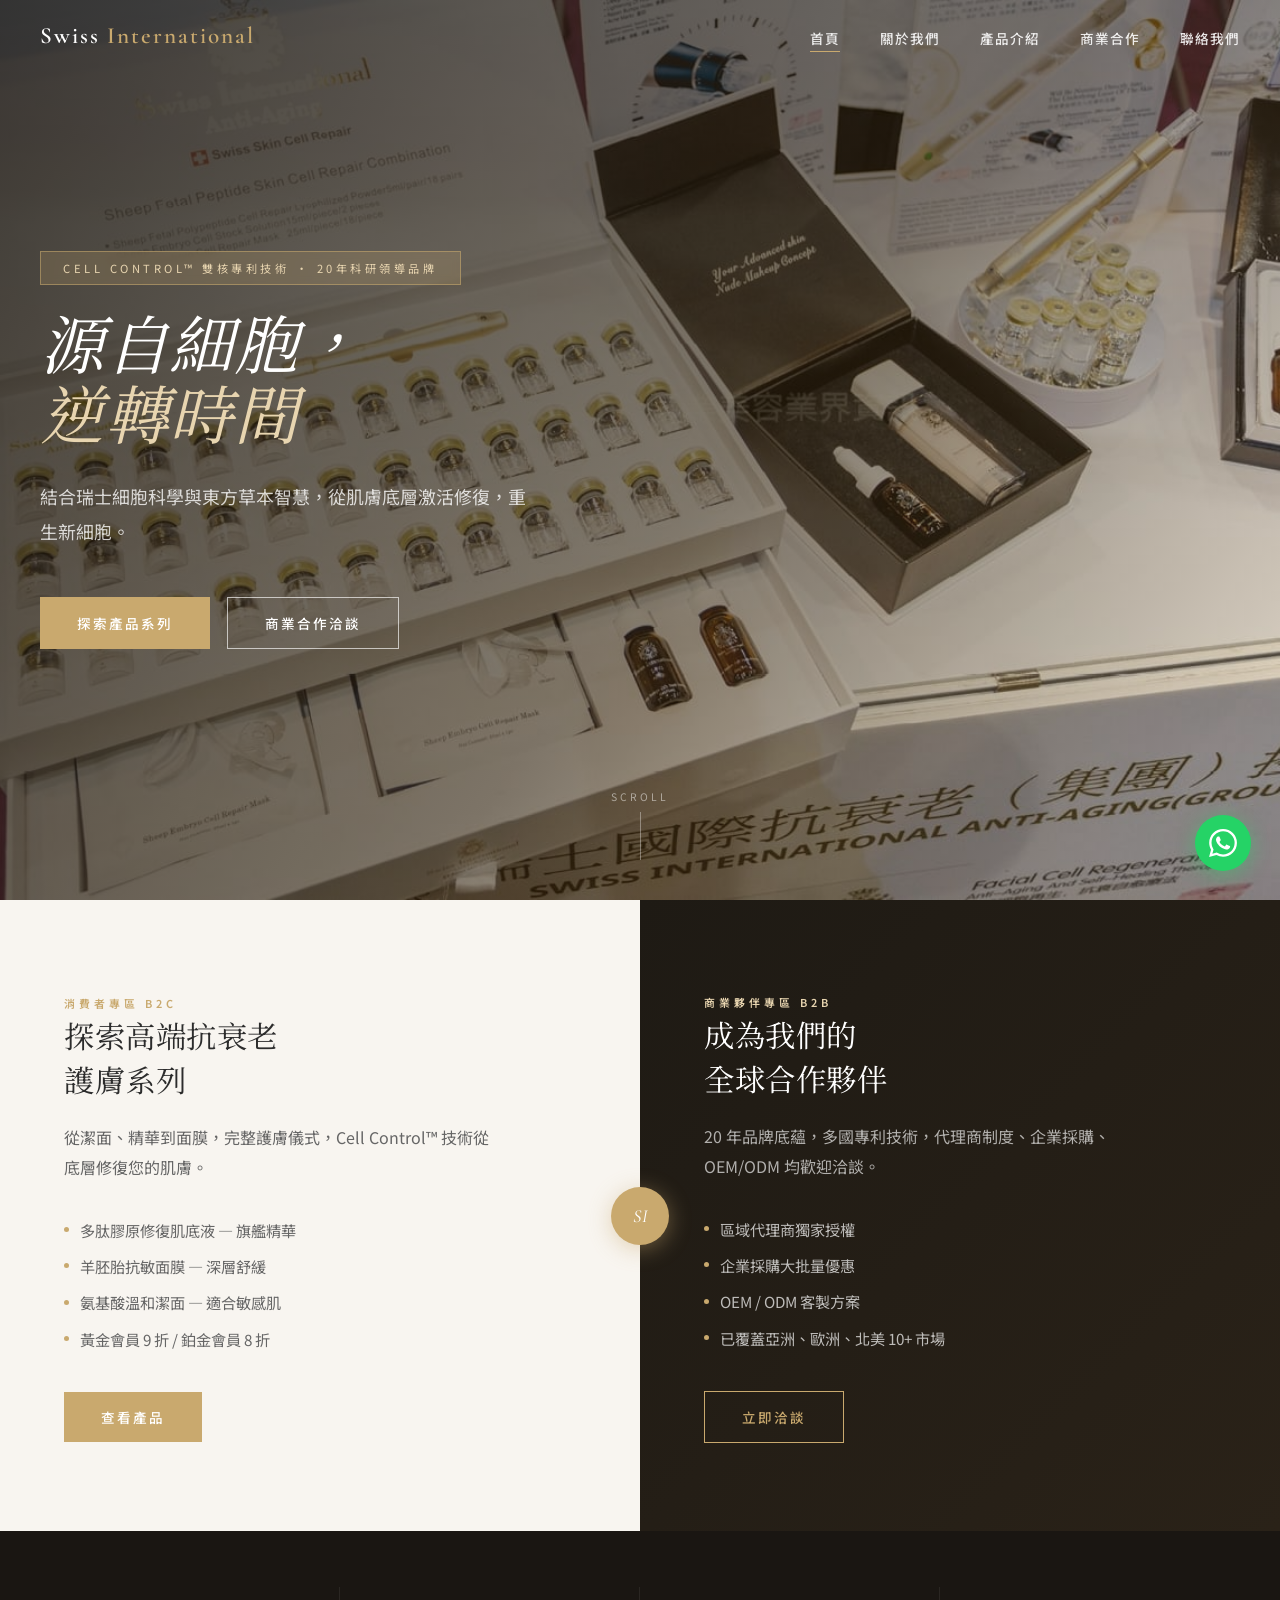
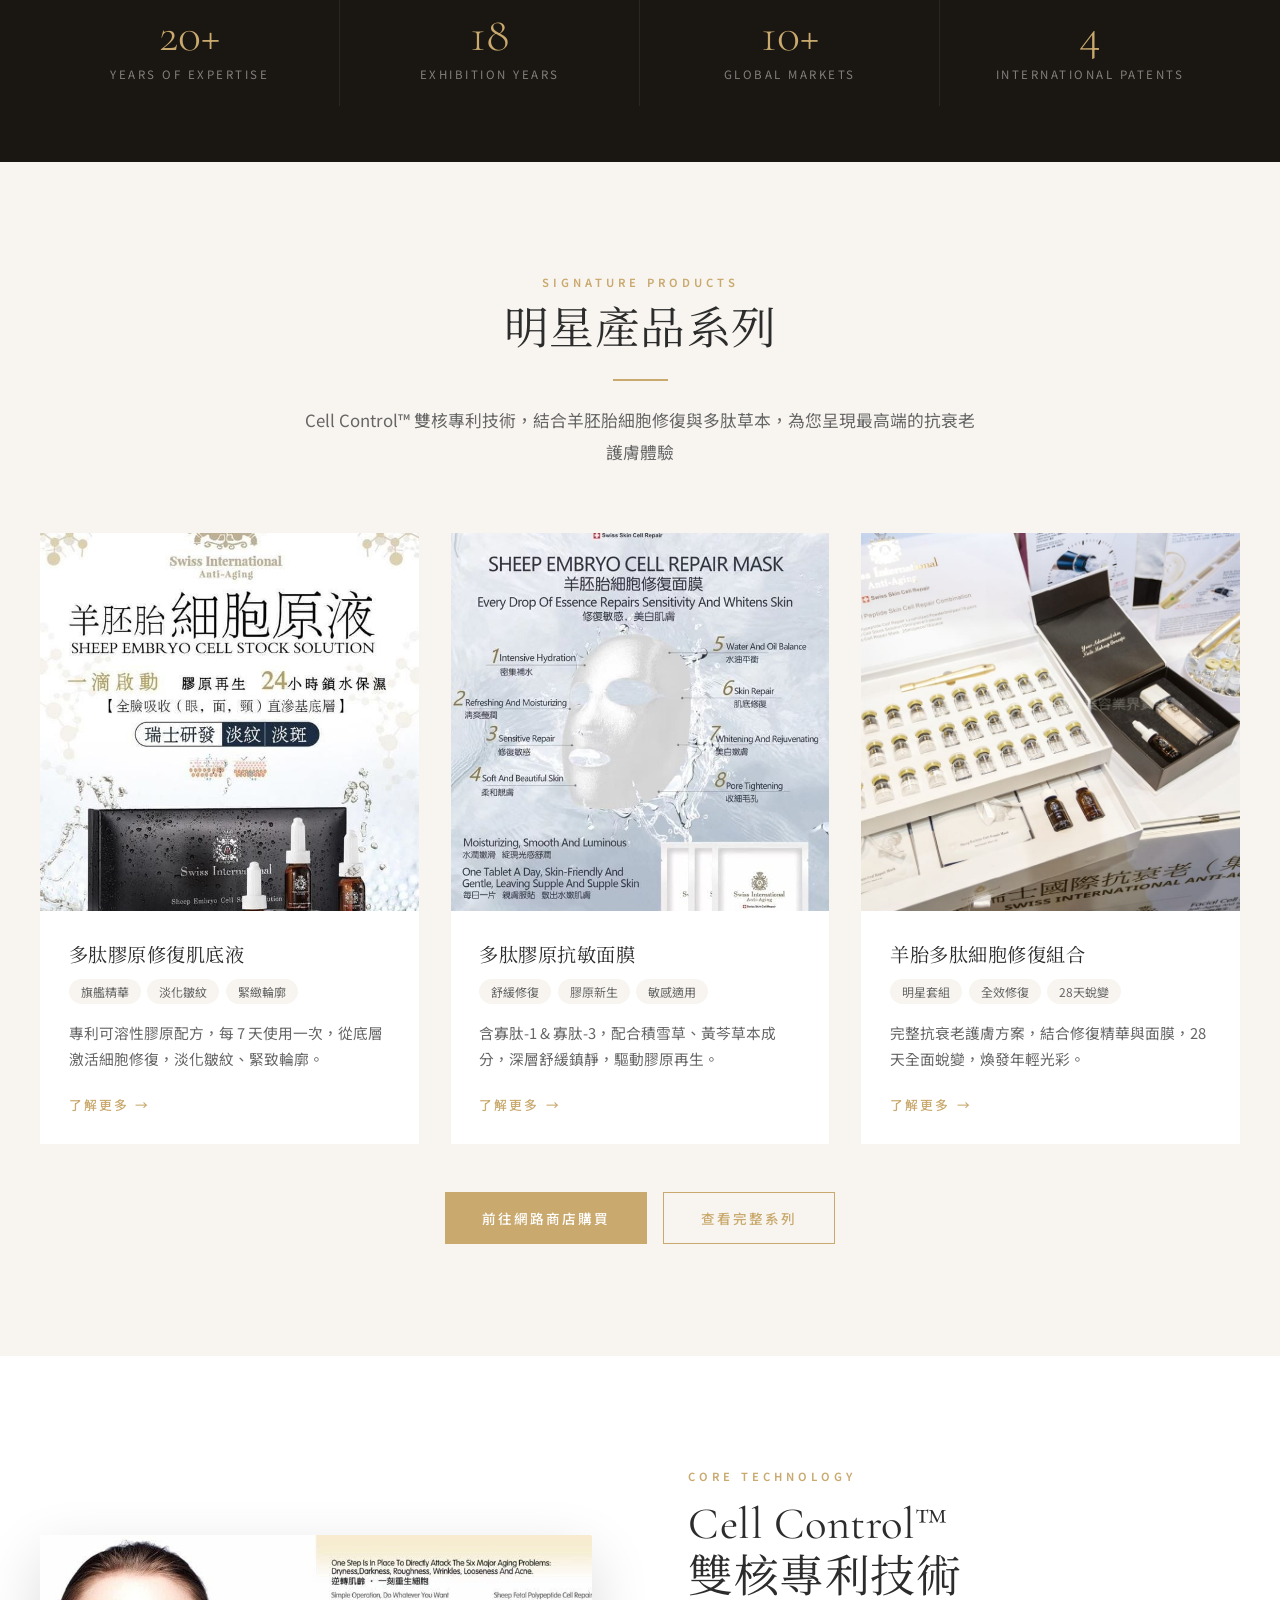
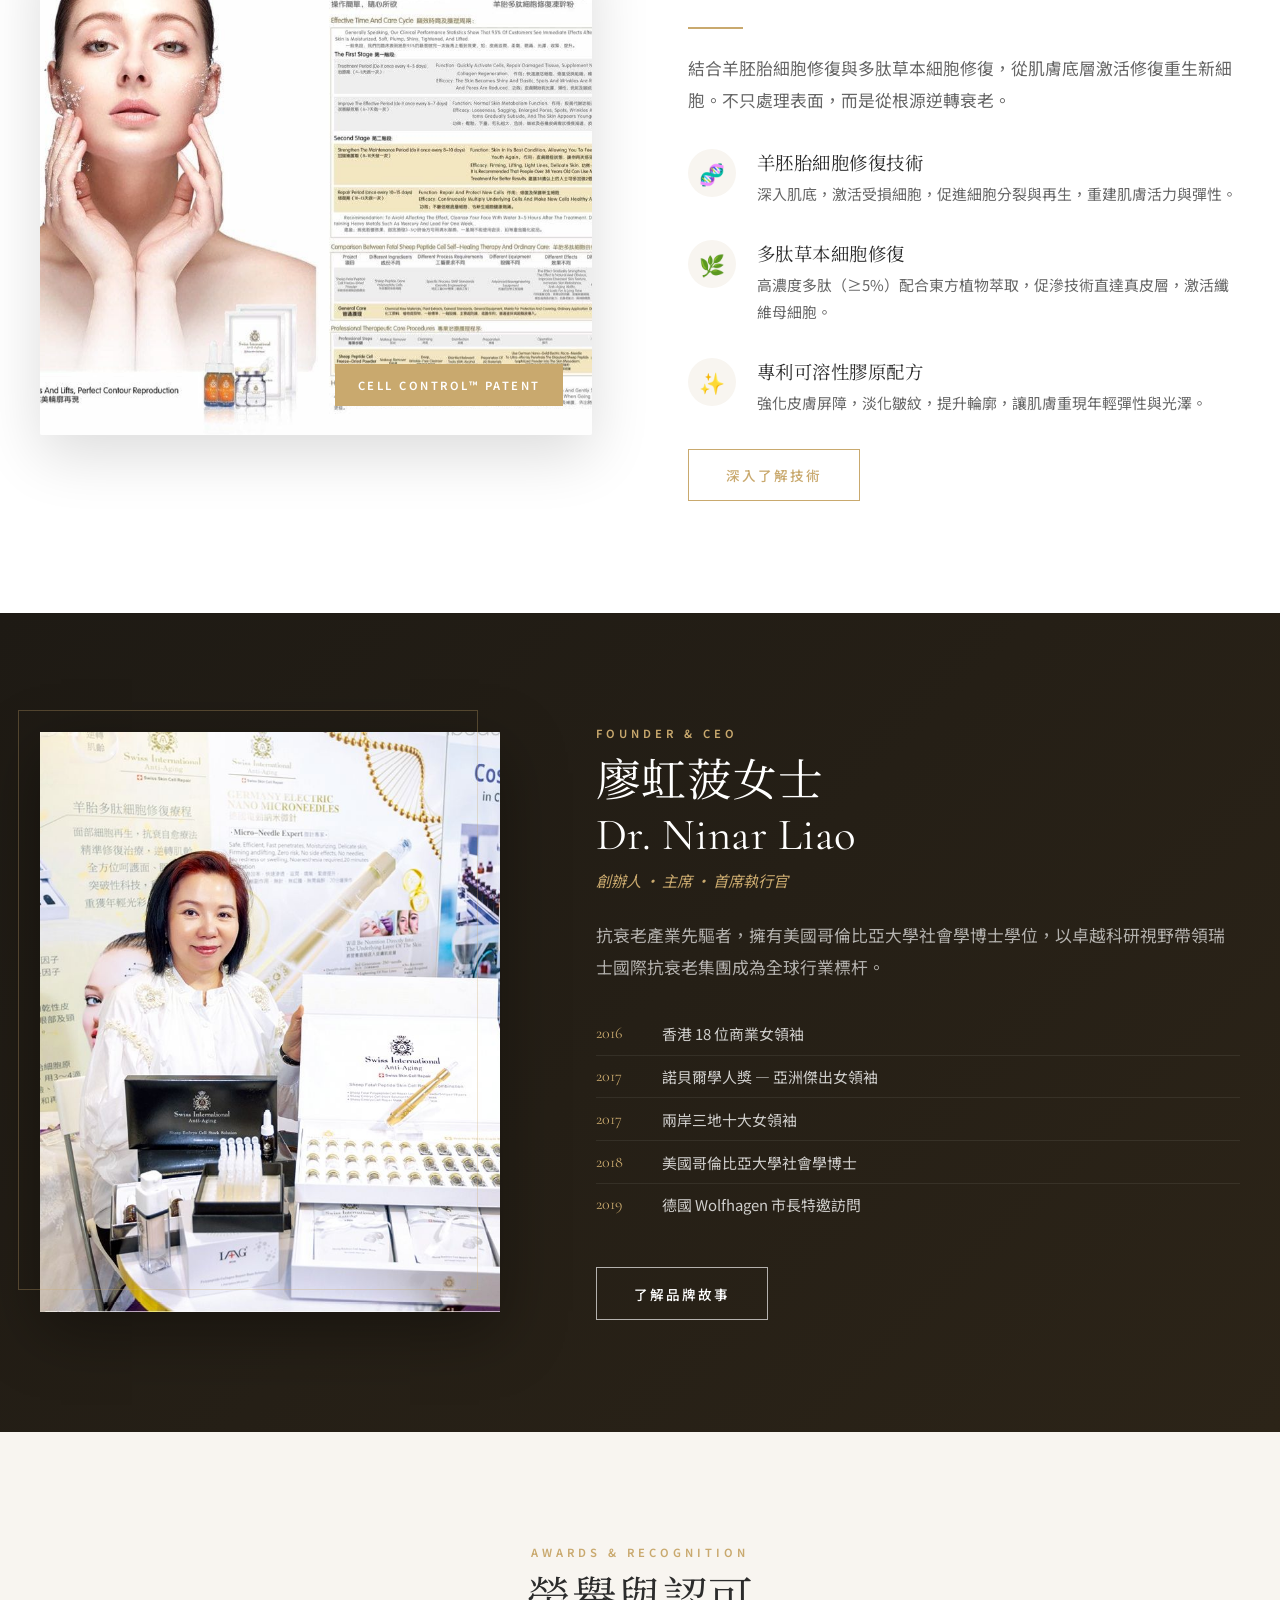
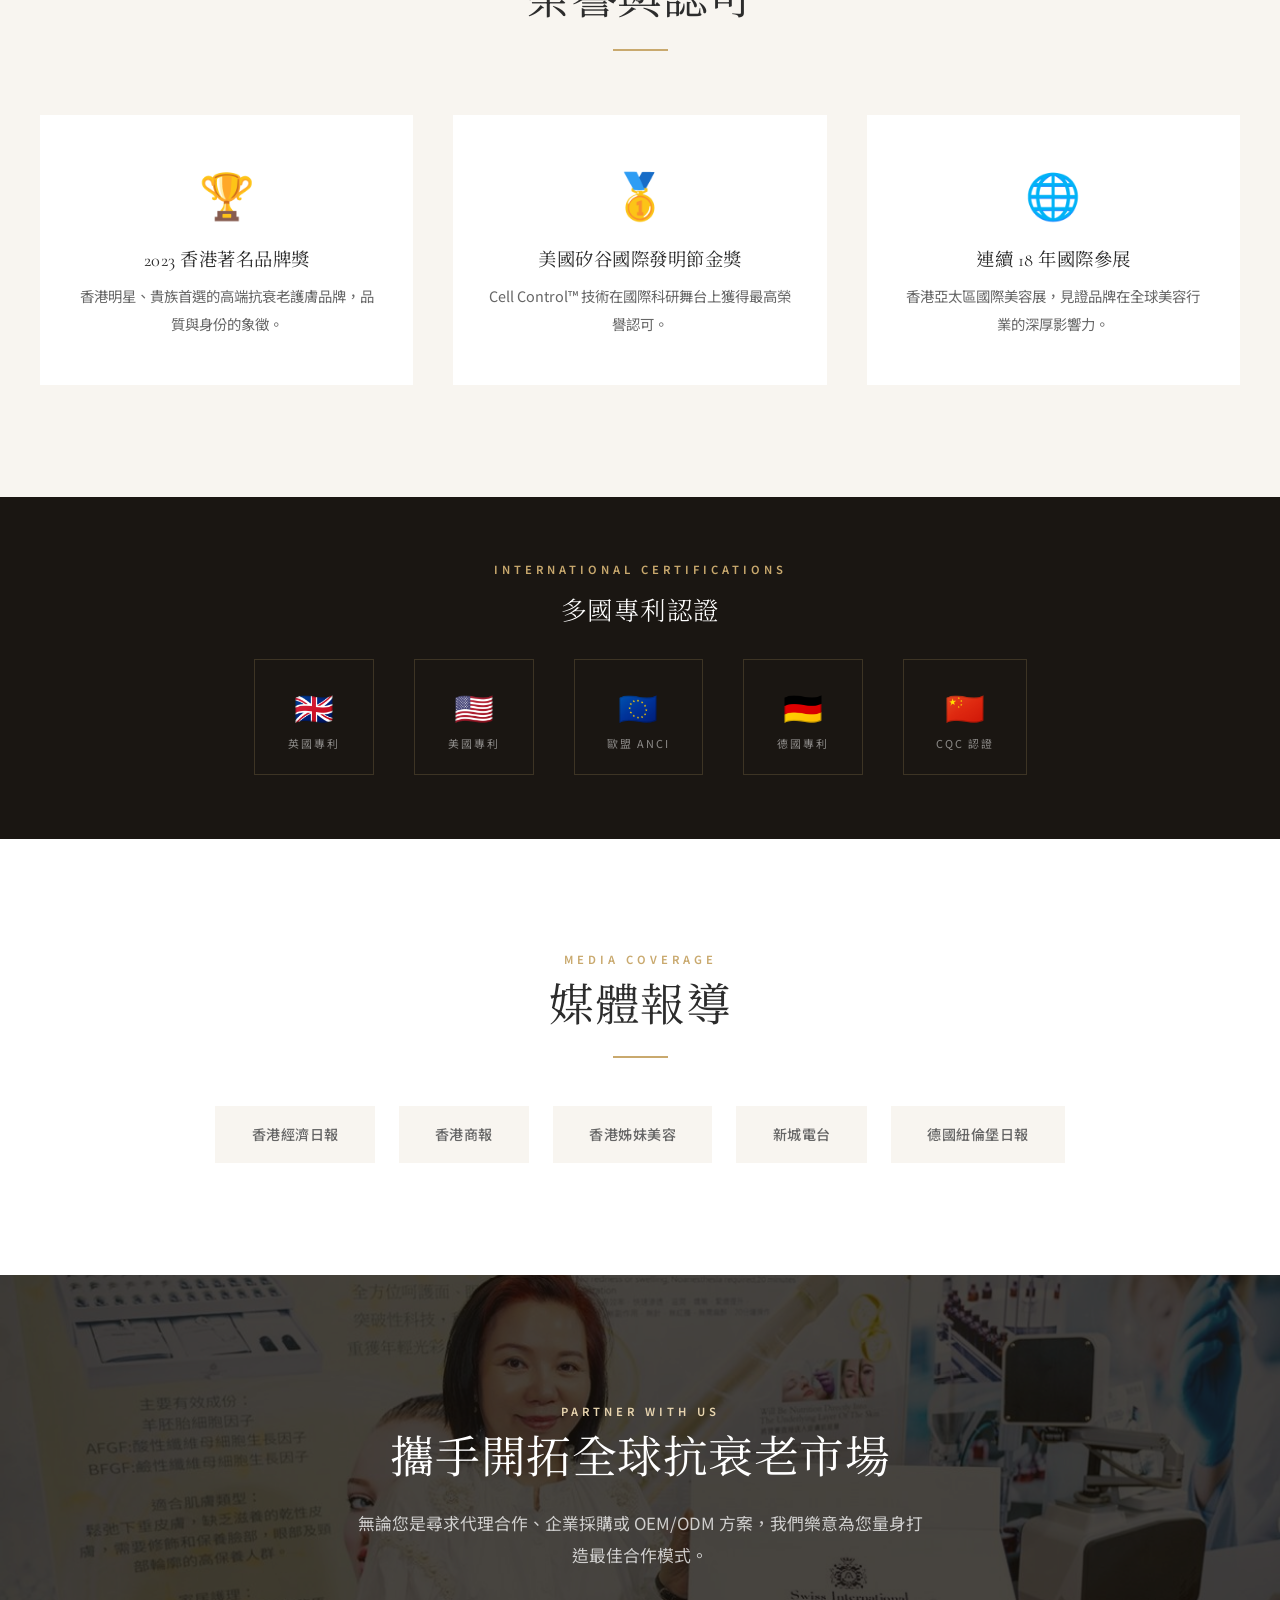
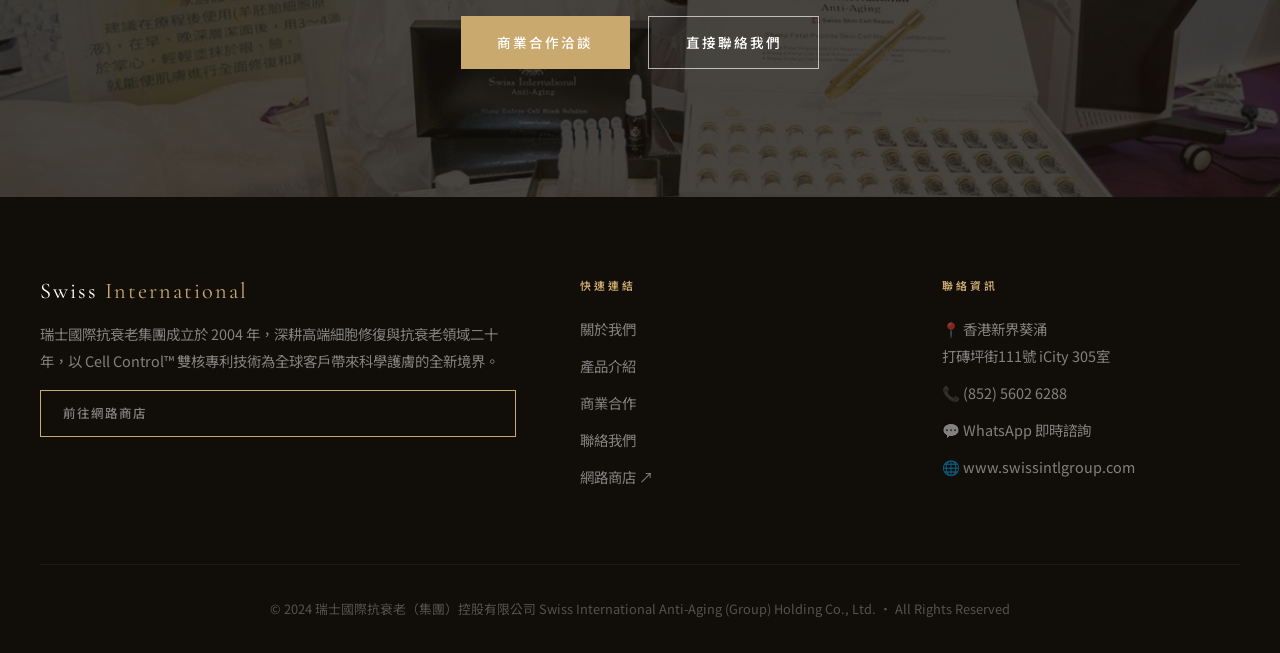
==== commit e74e205e: "update: index.html - new address & contacts" ====
--- a/index.html
+++ b/index.html
@@ -257,7 +257,7 @@
 </div>
 
 <!-- WhatsApp -->
-<a href="https://wa.me/85226705598" target="_blank" class="wa" aria-label="WhatsApp">
+<a href="https://wa.me/85256026288" target="_blank" class="wa" aria-label="WhatsApp">
   <svg viewBox="0 0 24 24"><path d="M17.472 14.382c-.297-.149-1.758-.867-2.03-.967-.273-.099-.471-.148-.67.15-.197.297-.767.966-.94 1.164-.173.199-.347.223-.644.075-.297-.15-1.255-.463-2.39-1.475-.883-.788-1.48-1.761-1.653-2.059-.173-.297-.018-.458.13-.606.134-.133.298-.347.446-.52.149-.174.198-.298.298-.497.099-.198.05-.371-.025-.52-.075-.149-.669-1.612-.916-2.207-.242-.579-.487-.5-.669-.51-.173-.008-.371-.01-.57-.01-.198 0-.52.074-.792.372-.272.297-1.04 1.016-1.04 2.479 0 1.462 1.065 2.875 1.213 3.074.149.198 2.096 3.2 5.077 4.487.709.306 1.262.489 1.694.625.712.227 1.36.195 1.871.118.571-.085 1.758-.719 2.006-1.413.248-.694.248-1.289.173-1.413-.074-.124-.272-.198-.57-.347m-5.421 7.403h-.004a9.87 9.87 0 01-5.031-1.378l-.361-.214-3.741.982.998-3.648-.235-.374a9.86 9.86 0 01-1.51-5.26c.001-5.45 4.436-9.884 9.888-9.884 2.64 0 5.122 1.03 6.988 2.898a9.825 9.825 0 012.893 6.994c-.003 5.45-4.437 9.884-9.885 9.884m8.413-18.297A11.815 11.815 0 0012.05 0C5.495 0 .16 5.335.157 11.892c0 2.096.547 4.142 1.588 5.945L.057 24l6.305-1.654a11.882 11.882 0 005.683 1.448h.005c6.554 0 11.890-5.335 11.893-11.893a11.821 11.821 0 00-3.48-8.413Z"/></svg>
 </a>
 
@@ -377,7 +377,7 @@
       </article>
     </div>
     <div style="text-align:center;margin-top:3rem;display:flex;gap:1rem;justify-content:center;flex-wrap:wrap">
-      <a href="https://swissintig.boutir.com/" target="_blank" class="btn btn-gold">前往網路商店購買</a>
+      <a href="http://swiss-ig.com" target="_blank" class="btn btn-gold">前往網路商店購買</a>
       <a href="products.html" class="btn btn-gold-outline">查看完整系列</a>
     </div>
   </div>
@@ -533,7 +533,7 @@
       <div>
         <span class="ftr-logo">Swiss <span>International</span></span>
         <p>瑞士國際抗衰老集團成立於 2004 年，深耕高端細胞修復與抗衰老領域二十年，以 Cell Control™ 雙核專利技術為全球客戶帶來科學護膚的全新境界。</p>
-        <a href="https://swissintig.boutir.com/" target="_blank" class="btn btn-gold-outline" style="font-size:.78rem;padding:.65rem 1.4rem;margin-top:1rem">前往網路商店</a>
+        <a href="http://swiss-ig.com" target="_blank" class="btn btn-gold-outline" style="font-size:.78rem;padding:.65rem 1.4rem;margin-top:1rem">前往網路商店</a>
       </div>
       <div>
         <h5>快速連結</h5>
@@ -542,15 +542,15 @@
           <li><a href="products.html">產品介紹</a></li>
           <li><a href="partnership.html">商業合作</a></li>
           <li><a href="contact.html">聯絡我們</a></li>
-          <li><a href="https://swissintig.boutir.com/" target="_blank">網路商店 ↗</a></li>
+          <li><a href="http://swiss-ig.com" target="_blank">網路商店 ↗</a></li>
         </ul>
       </div>
       <div>
         <h5>聯絡資訊</h5>
-        <p>📍 香港九龍尖沙咀麼地道 66 號<br>尖沙咀中心 103A 室</p>
-        <a href="tel:+85226705598">📞 (852) 2670 5598</a>
-        <a href="https://wa.me/85226705598" target="_blank">💬 WhatsApp 即時諮詢</a>
-        <a href="http://www.swissint.com.hk" target="_blank">🌐 www.swissint.com.hk</a>
+        <p>📍 香港新界葵涌<br>打磚坪街111號 iCity 305室</p>
+        <a href="tel:+85256026288">📞 (852) 5602 6288</a>
+        <a href="https://wa.me/85256026288" target="_blank">💬 WhatsApp 即時諮詢</a>
+        <a href="http://www.swissintlgroup.com" target="_blank">🌐 www.swissintlgroup.com</a>
       </div>
     </div>
     <div class="ftr-btm">
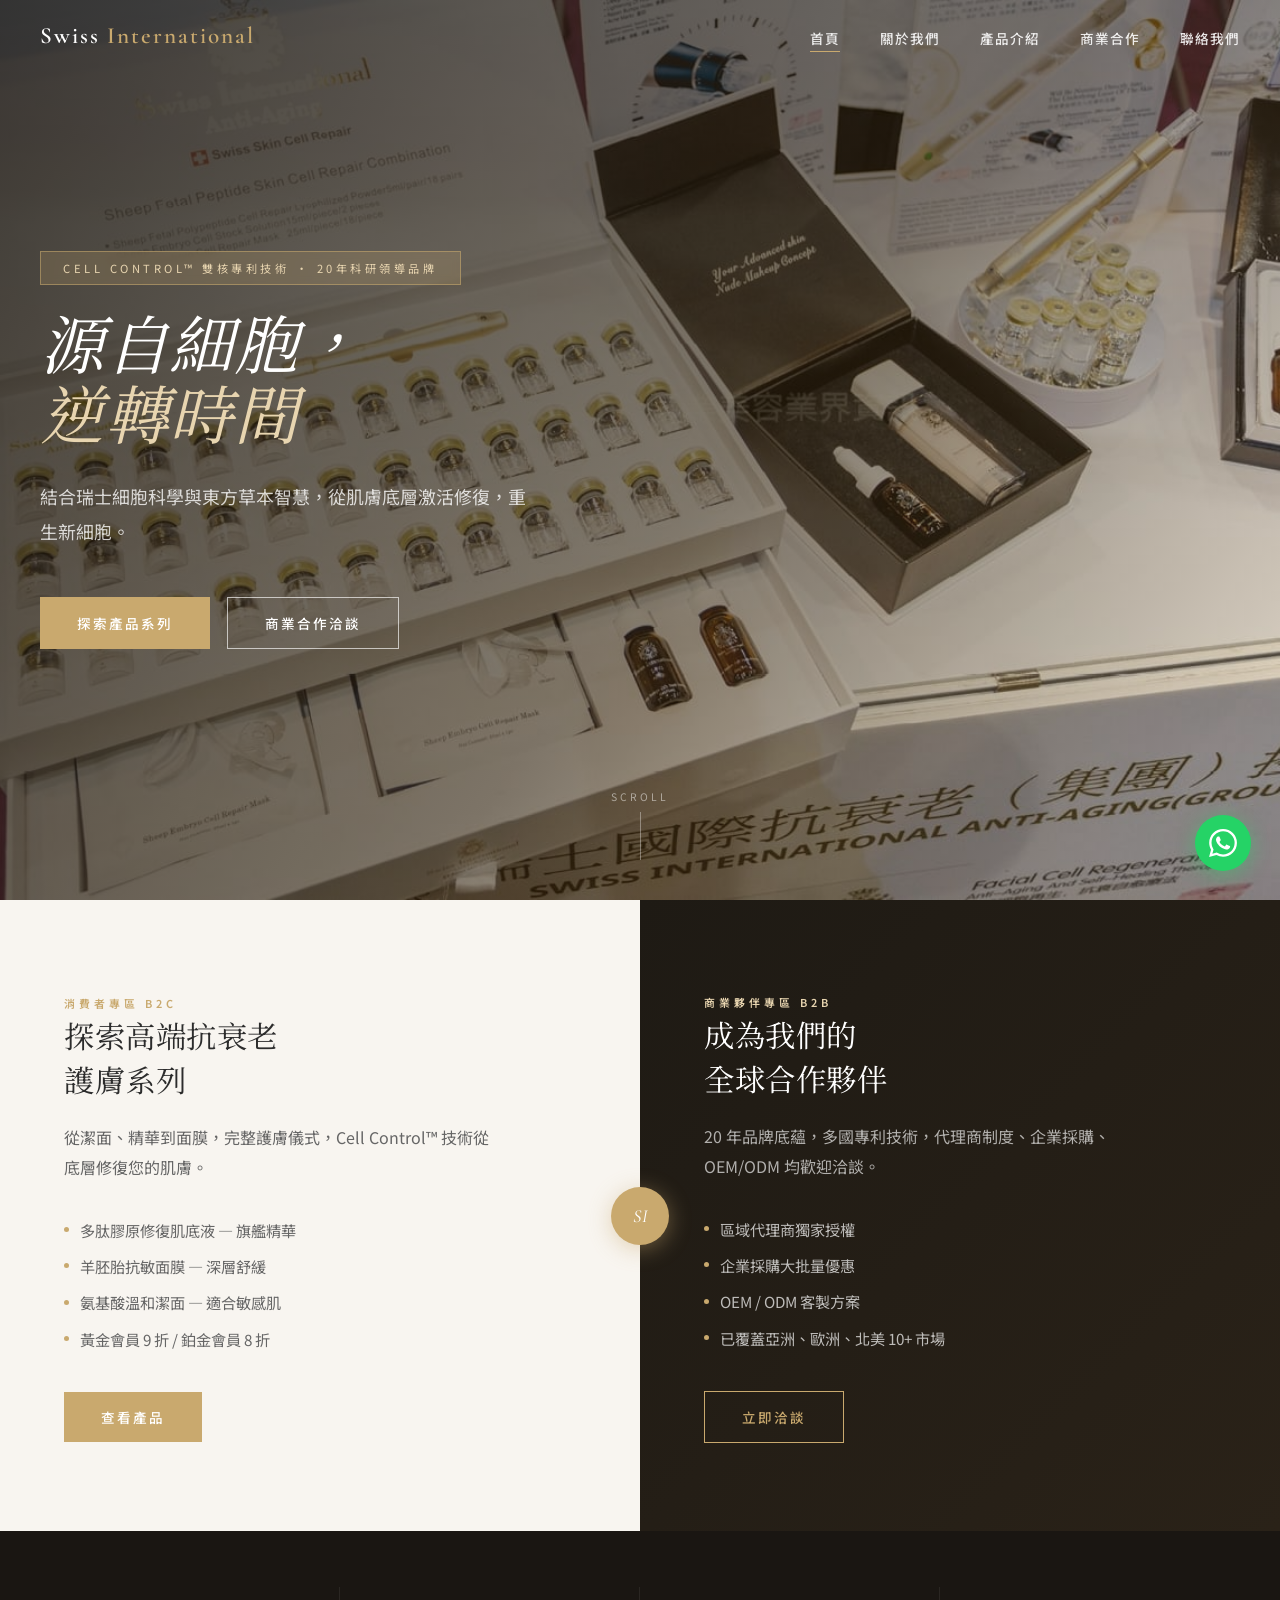
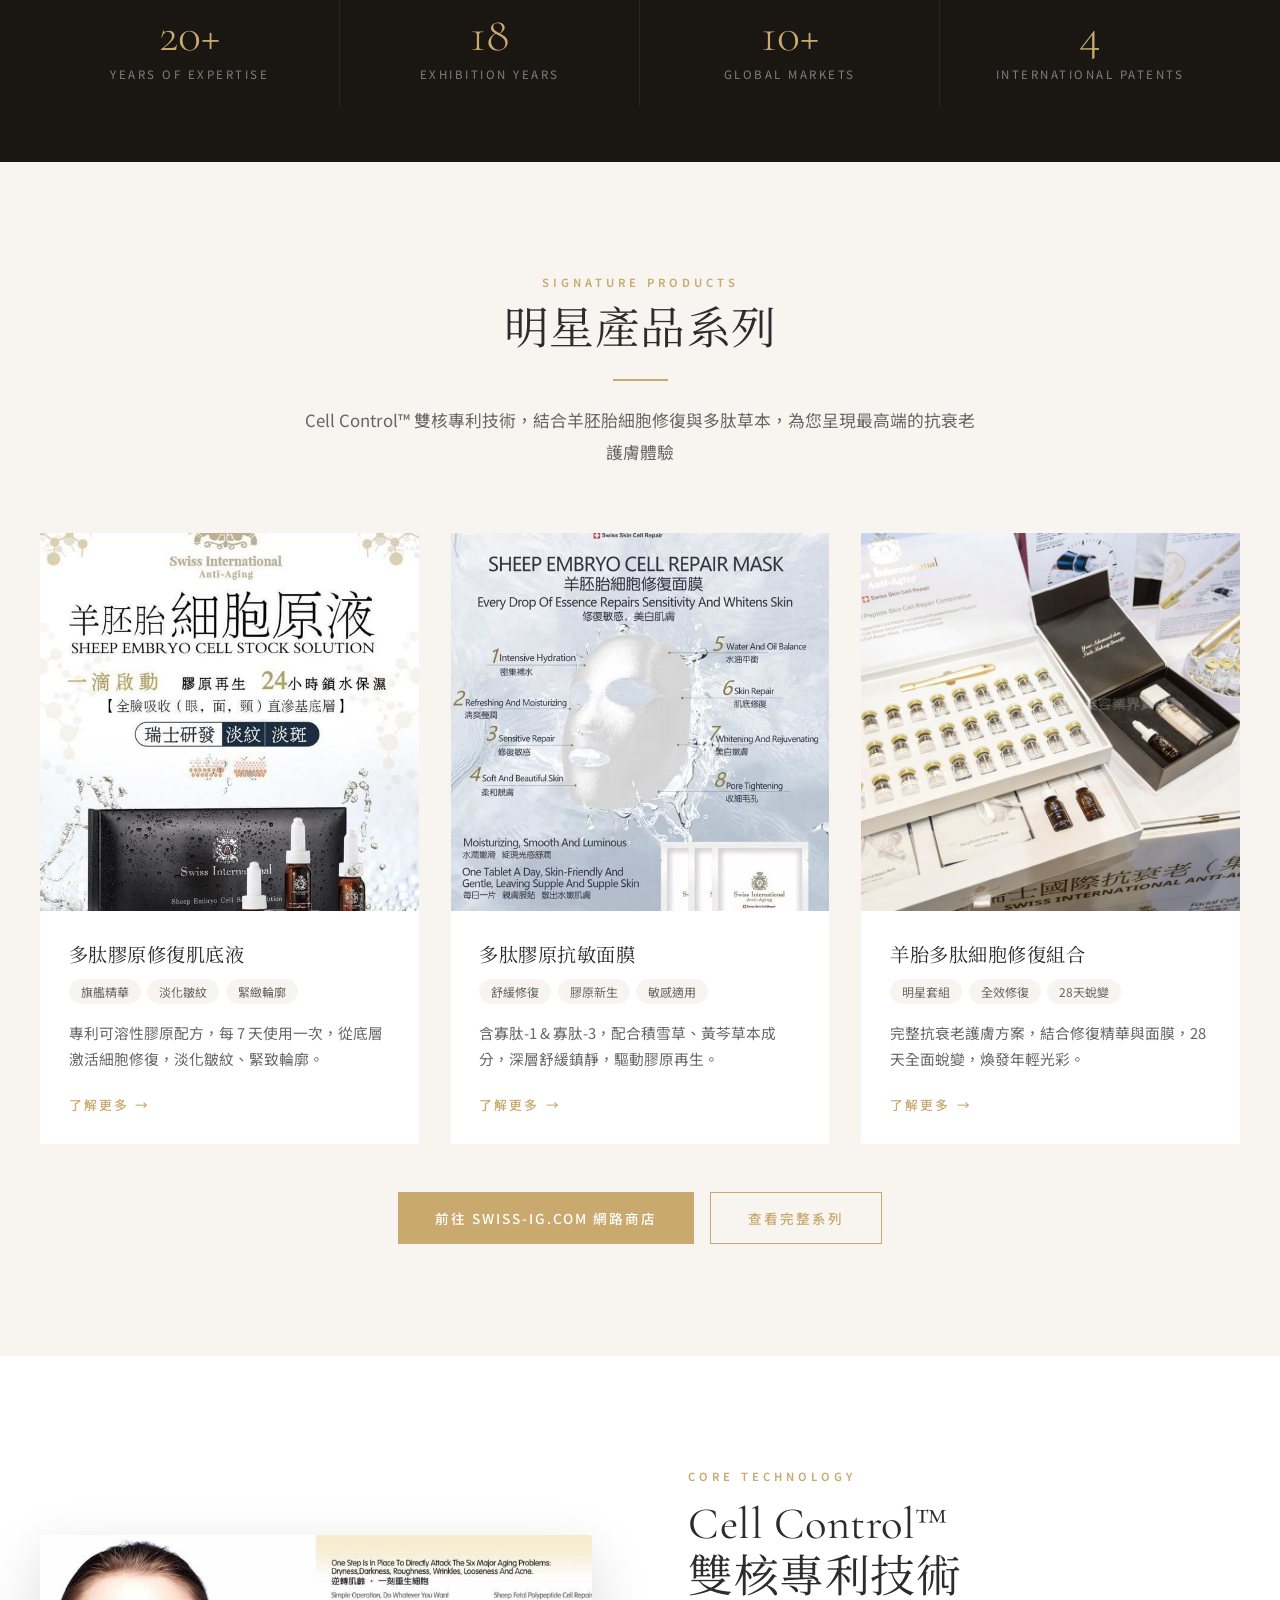
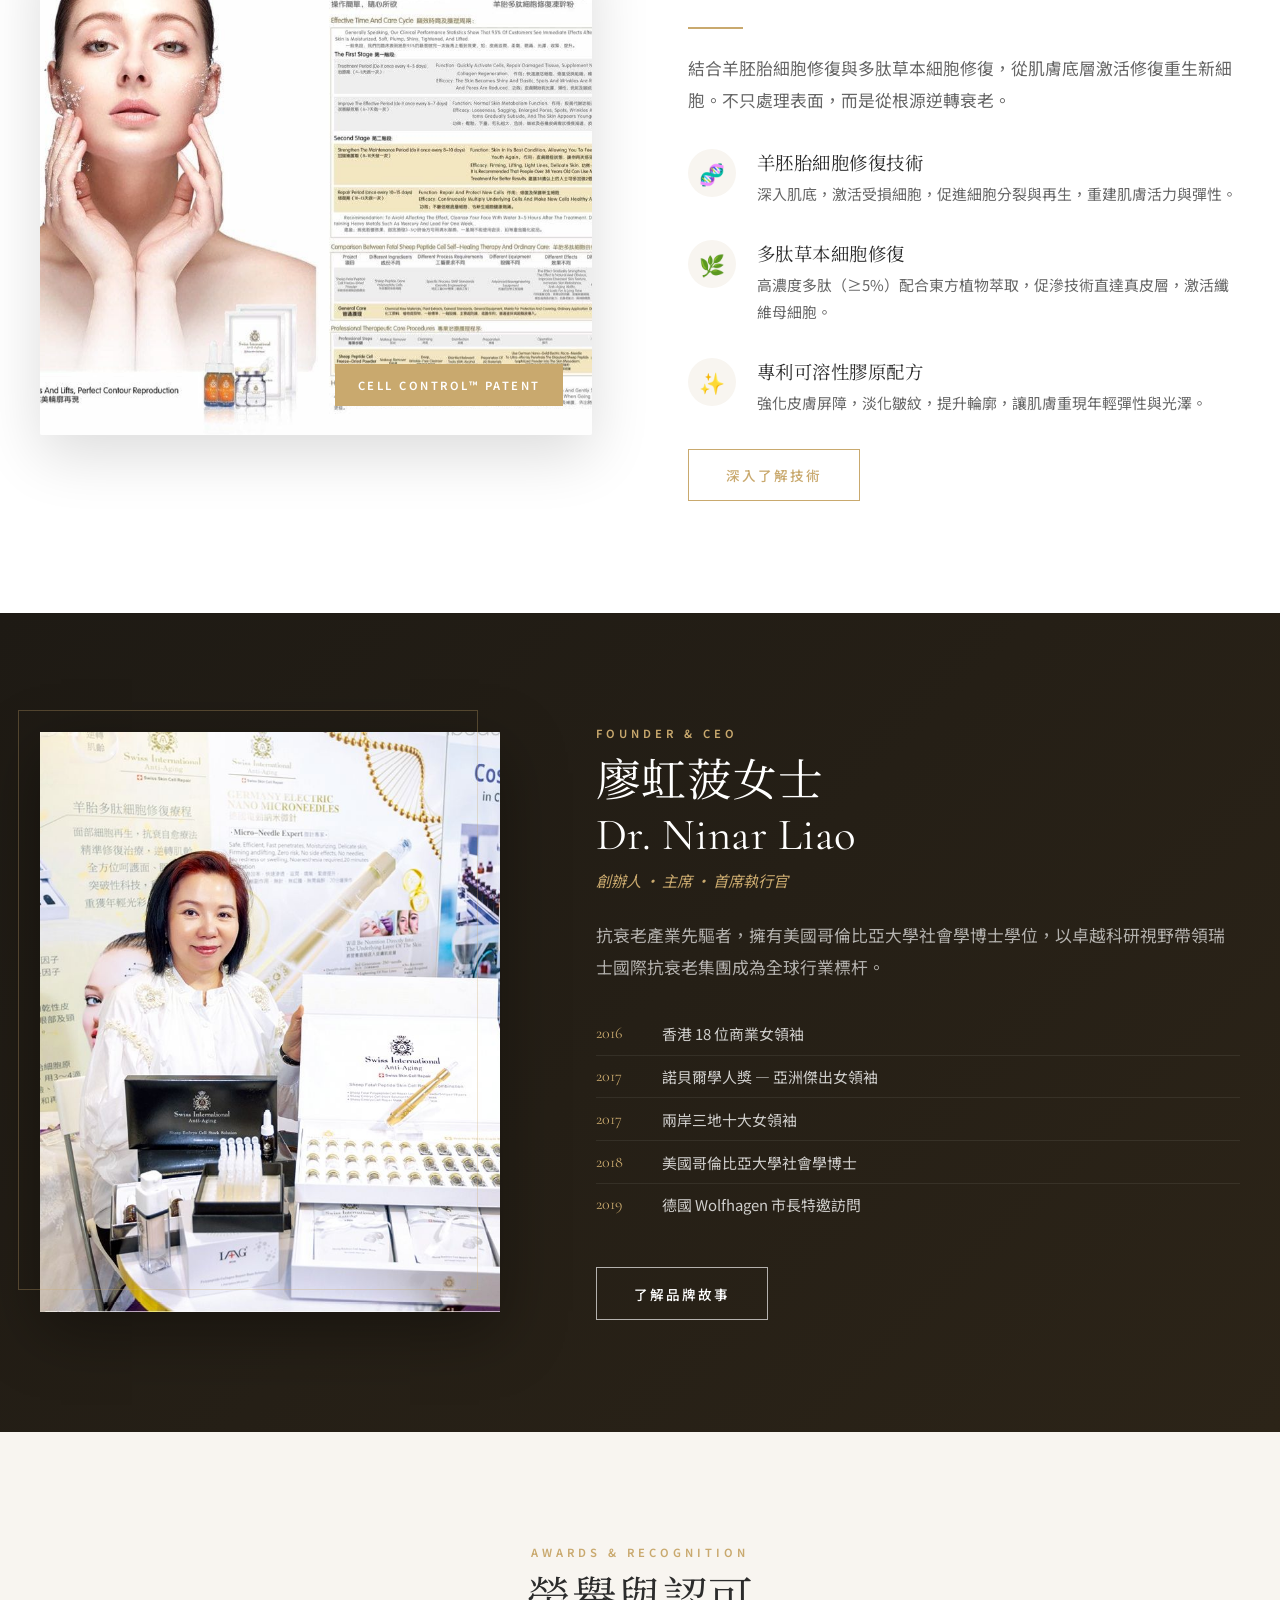
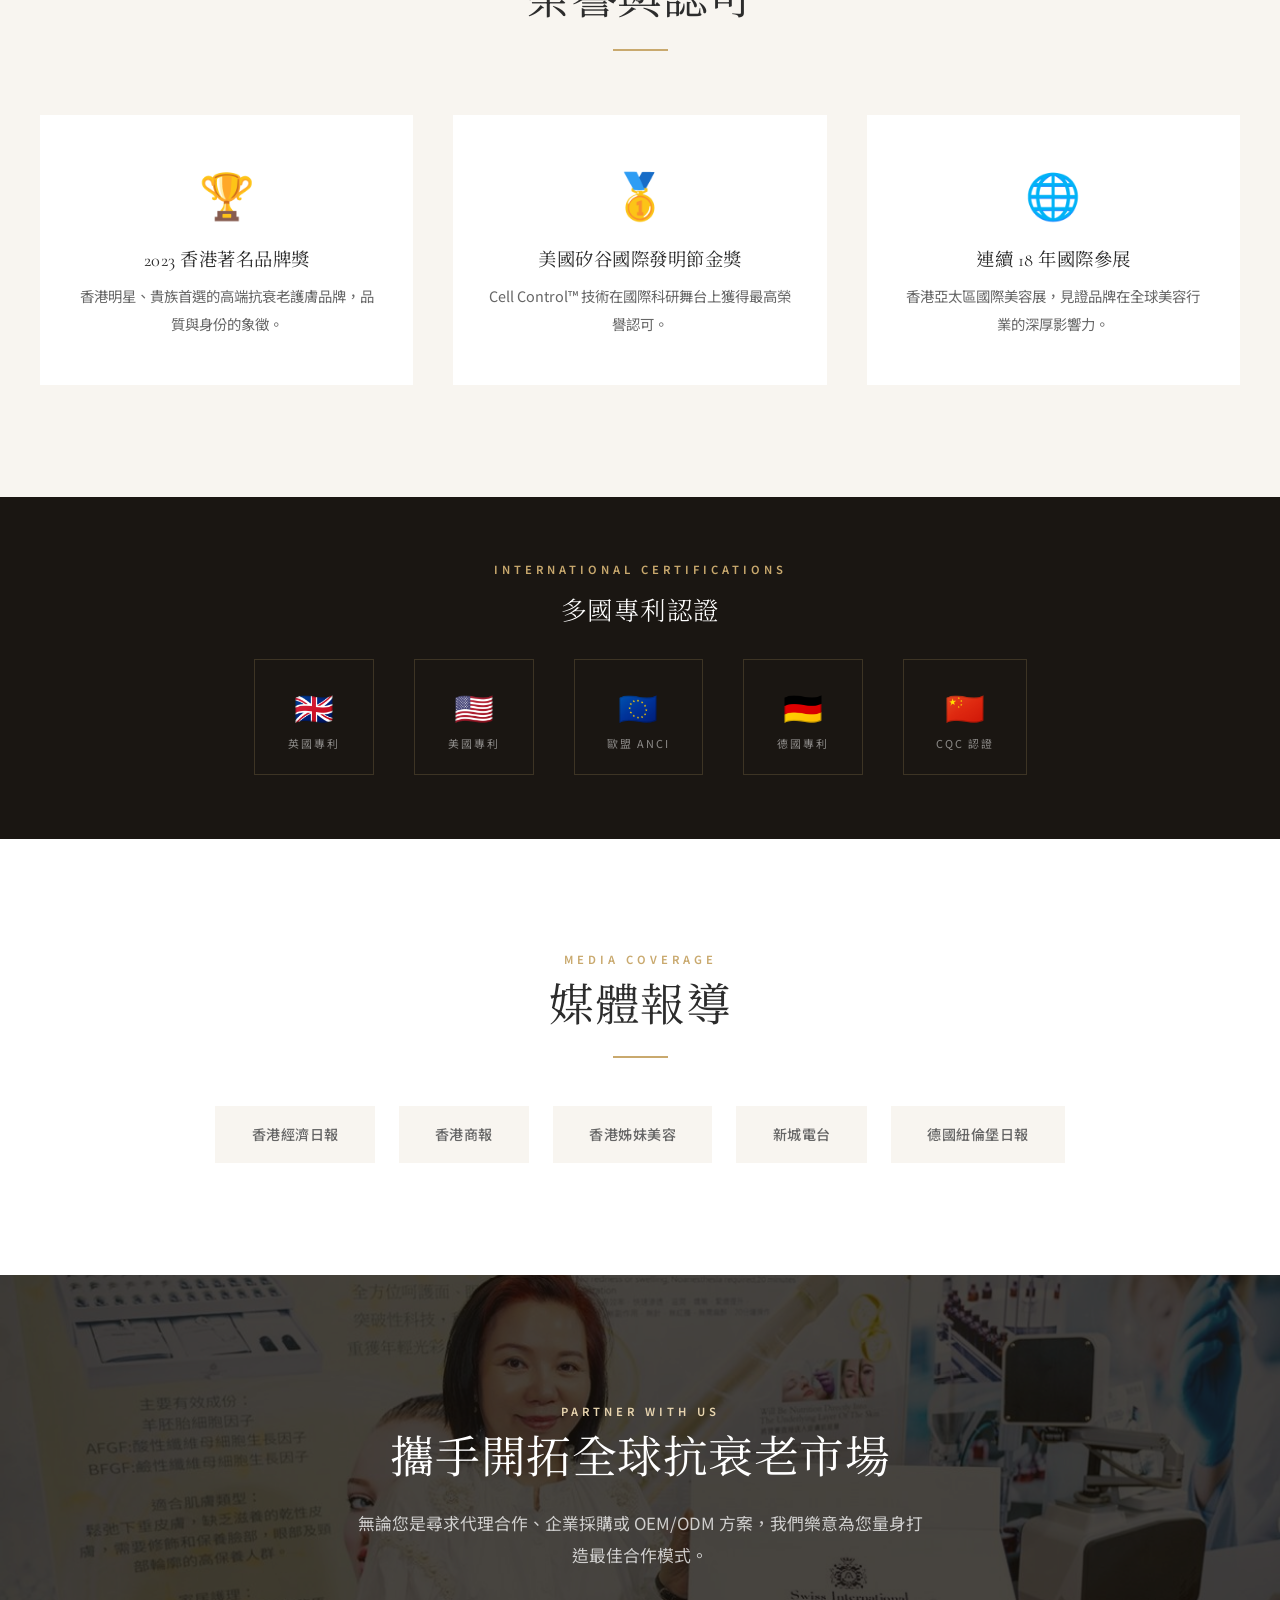
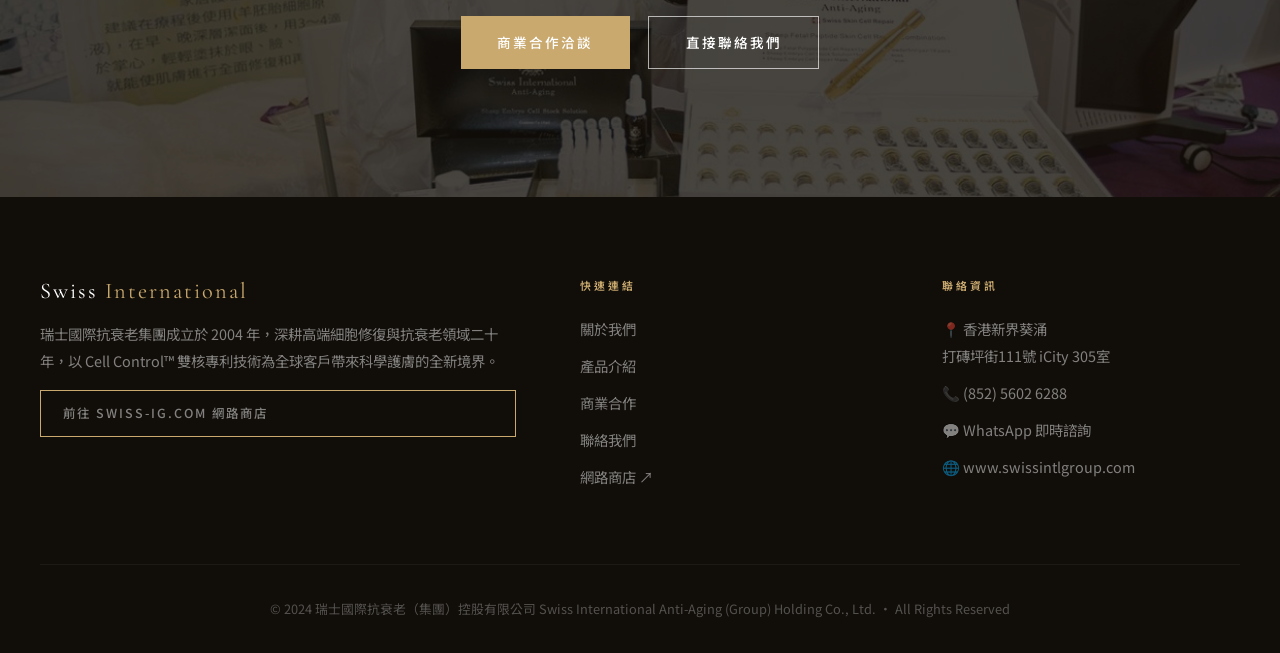
==== commit 5622da1f: "Update index.html: shop button text" ====
--- a/index.html
+++ b/index.html
@@ -377,7 +377,7 @@
       </article>
     </div>
     <div style="text-align:center;margin-top:3rem;display:flex;gap:1rem;justify-content:center;flex-wrap:wrap">
-      <a href="http://swiss-ig.com" target="_blank" class="btn btn-gold">前往網路商店購買</a>
+      <a href="http://swiss-ig.com" target="_blank" class="btn btn-gold">前往 swiss-ig.com 網路商店</a>
       <a href="products.html" class="btn btn-gold-outline">查看完整系列</a>
     </div>
   </div>
@@ -533,7 +533,7 @@
       <div>
         <span class="ftr-logo">Swiss <span>International</span></span>
         <p>瑞士國際抗衰老集團成立於 2004 年，深耕高端細胞修復與抗衰老領域二十年，以 Cell Control™ 雙核專利技術為全球客戶帶來科學護膚的全新境界。</p>
-        <a href="http://swiss-ig.com" target="_blank" class="btn btn-gold-outline" style="font-size:.78rem;padding:.65rem 1.4rem;margin-top:1rem">前往網路商店</a>
+        <a href="http://swiss-ig.com" target="_blank" class="btn btn-gold-outline" style="font-size:.78rem;padding:.65rem 1.4rem;margin-top:1rem">前往 swiss-ig.com 網路商店</a>
       </div>
       <div>
         <h5>快速連結</h5>
